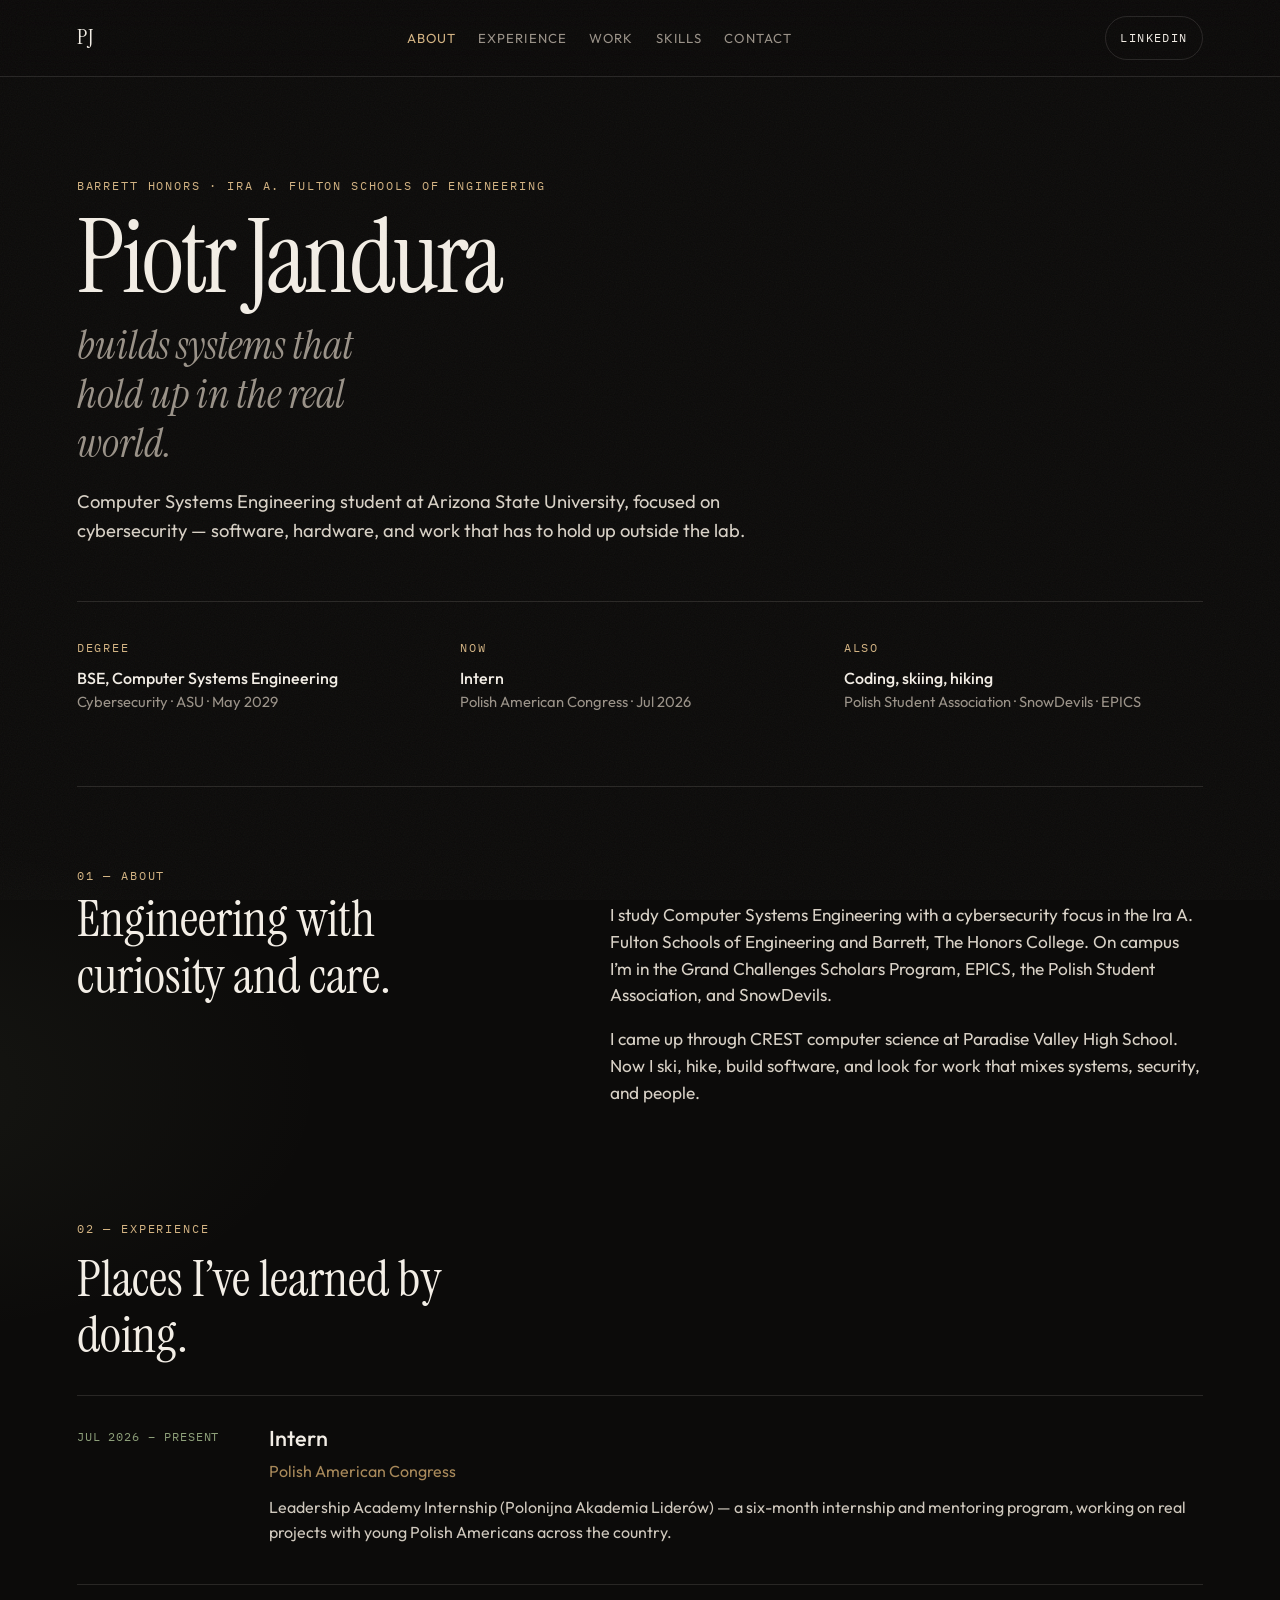
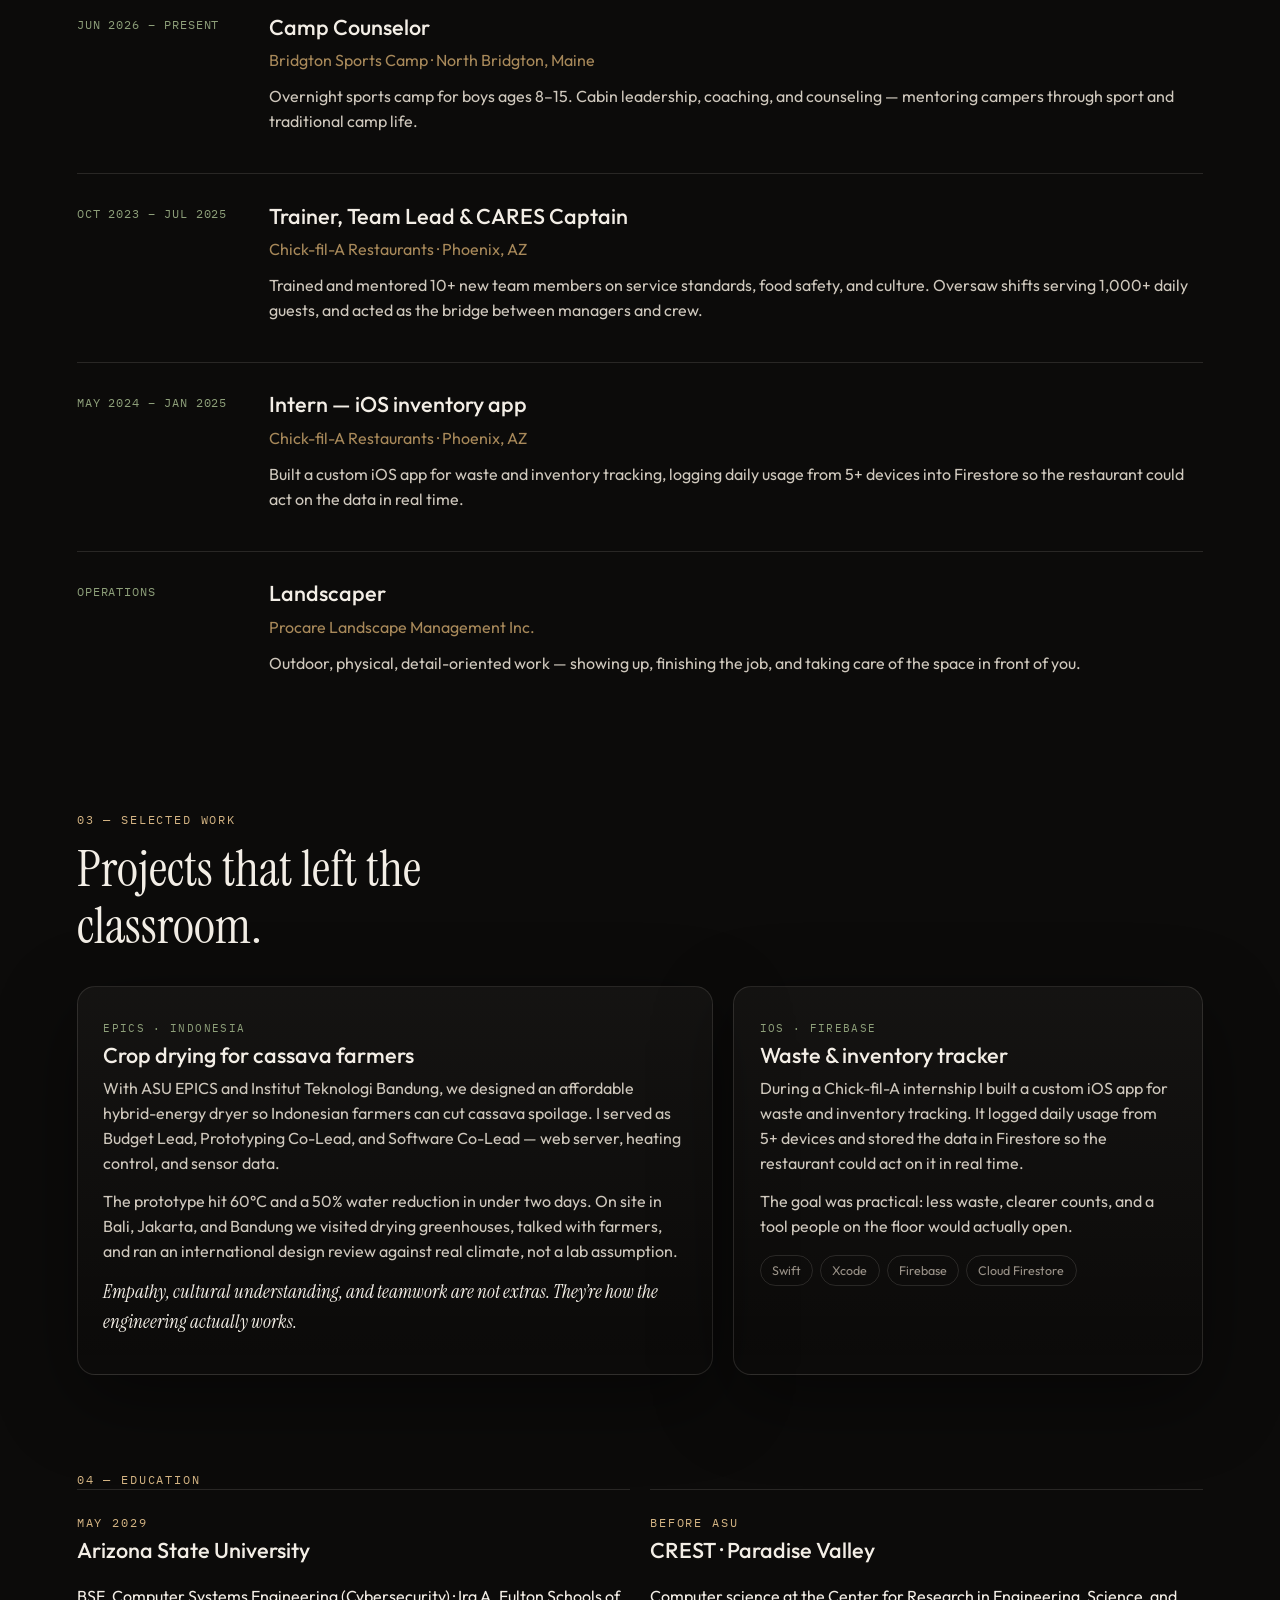
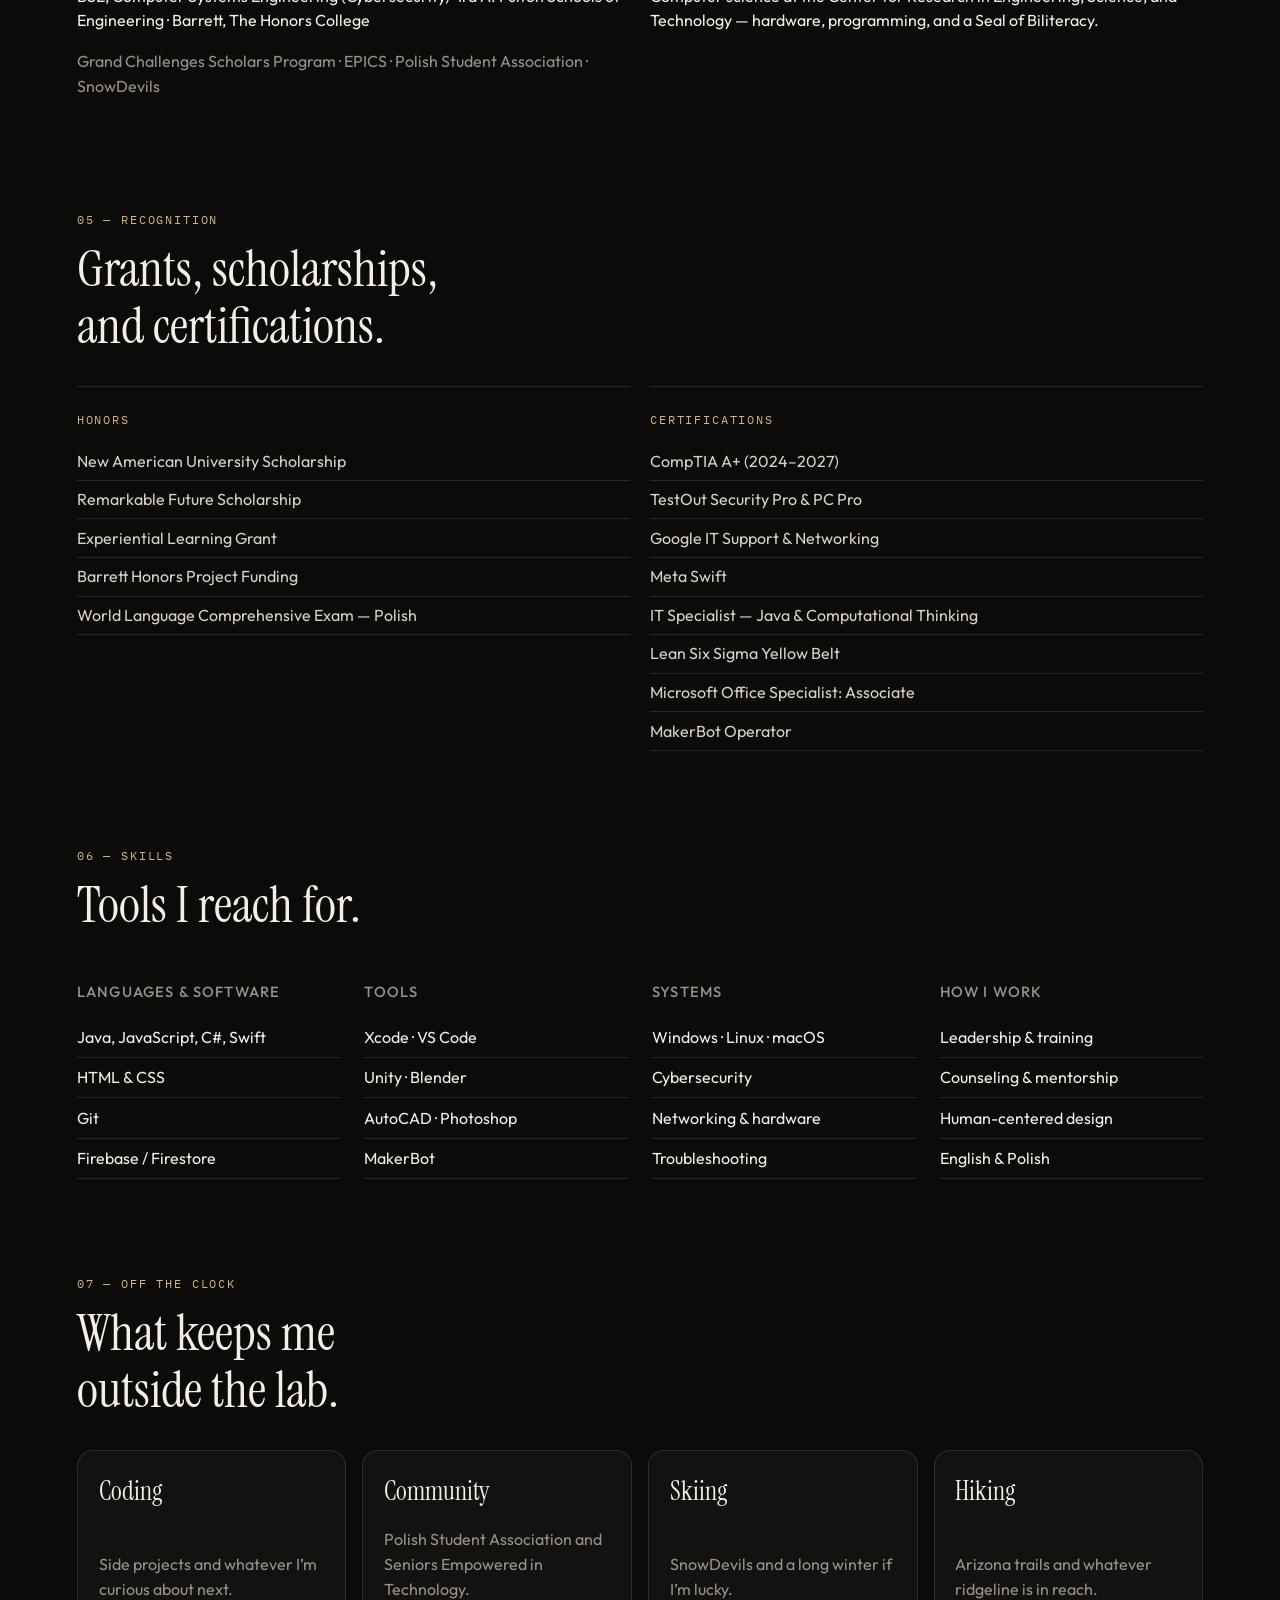
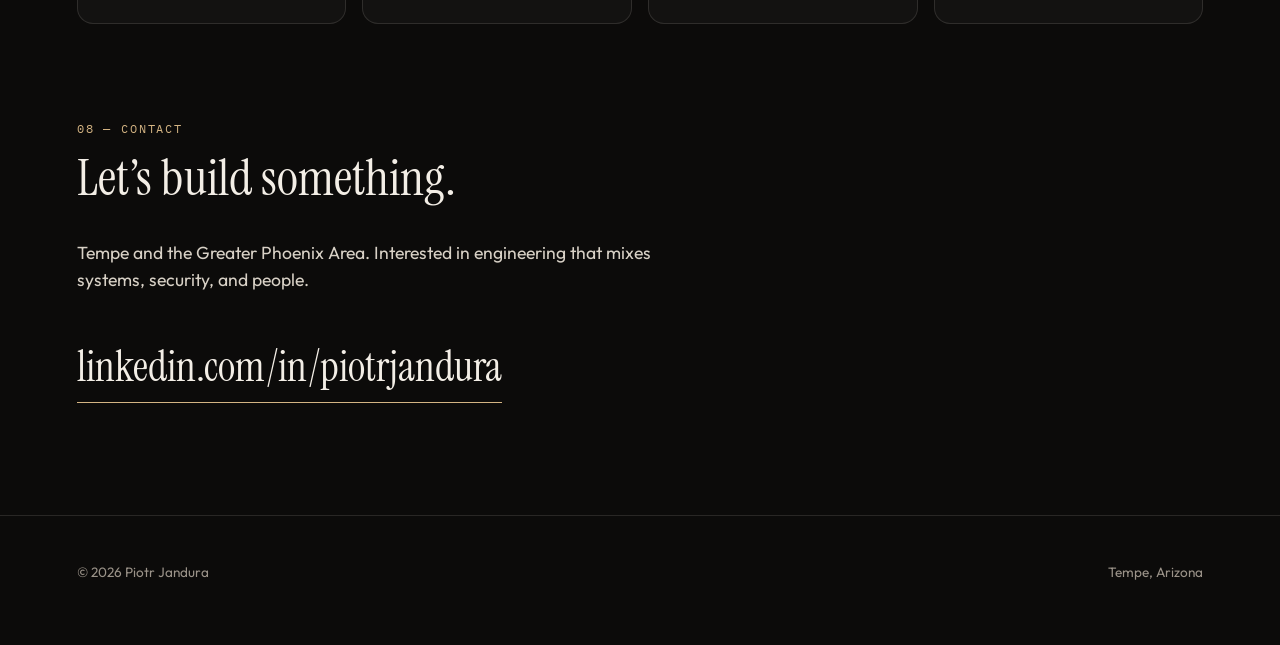
==== index.html @ 32b25511 "Publish personal site on GitHub Pages with custom domain. Co-authored-by: Cursor <cursoragent@cursor" ====
<!DOCTYPE html>
<html lang="en">
  <head>
    <meta charset="UTF-8" />
    <meta name="viewport" content="width=device-width, initial-scale=1.0" />
    <title>Piotr Jandura — Computer Systems Engineering</title>
    <meta
      name="description"
      content="Piotr Jandura is an honors undergraduate at Arizona State University studying Computer Systems Engineering with a focus on cybersecurity."
    />
    <link rel="preconnect" href="https://fonts.googleapis.com" />
    <link rel="preconnect" href="https://fonts.gstatic.com" crossorigin />
    <link
      href="https://fonts.googleapis.com/css2?family=IBM+Plex+Mono:wght@400;500&family=Instrument+Serif:ital@0;1&family=Outfit:wght@300;400;500;600&display=swap"
      rel="stylesheet"
    />
    <link rel="stylesheet" href="styles.css" />
  </head>
  <body class="is-introing">
    <div class="noise" aria-hidden="true"></div>

    <div class="intro" id="intro" aria-hidden="true">
      <div class="intro-grid"></div>
      <div class="intro-veil intro-veil-top"></div>
      <div class="intro-veil intro-veil-bottom"></div>
      <span class="intro-rule"></span>
      <div class="intro-lockup">
        <span class="intro-mark">PJ</span>
        <span class="intro-copy">
          <span class="intro-name">Piotr Jandura</span>
          <span class="intro-sub">Computer Systems Engineering</span>
        </span>
      </div>
    </div>

    <header class="nav">
      <a class="mark" href="#top">PJ</a>
      <button
        class="nav-toggle"
        type="button"
        aria-expanded="false"
        aria-controls="primary-nav"
        aria-label="Open menu"
      >
        <span></span>
        <span></span>
      </button>
      <nav class="nav-links" id="primary-nav" aria-label="Primary">
        <a href="#about">About</a>
        <a href="#experience">Experience</a>
        <a href="#work">Work</a>
        <a href="#skills">Skills</a>
        <a href="#contact">Contact</a>
      </nav>
      <a
        class="nav-cta"
        href="https://www.linkedin.com/in/piotrjandura"
        target="_blank"
        rel="noopener noreferrer"
        >LinkedIn</a
      >
    </header>

    <main id="top">
      <section class="hero">
        <p class="eyebrow">Barrett Honors · Ira A. Fulton Schools of Engineering</p>
        <h1>
          Piotr Jandura
          <span>builds systems that hold up in the real world.</span>
        </h1>
        <p class="lede">
          Computer Systems Engineering student at Arizona State University,
          focused on cybersecurity — software, hardware, and work that has to
          hold up outside the lab.
        </p>
        <div class="hero-meta">
          <div>
            <span class="label">Degree</span>
            <strong>BSE, Computer Systems Engineering</strong>
            <em>Cybersecurity · ASU · May 2029</em>
          </div>
          <div>
            <span class="label">Now</span>
            <strong>Intern</strong>
            <em>Polish American Congress · Jul 2026</em>
          </div>
          <div>
            <span class="label">Also</span>
            <strong>Coding, skiing, hiking</strong>
            <em>Polish Student Association · SnowDevils · EPICS</em>
          </div>
        </div>
      </section>

      <section id="about" class="section">
        <div class="section-label">01 — About</div>
        <div class="split">
          <h2>Engineering with curiosity and care.</h2>
          <div class="prose">
            <p>
              I study Computer Systems Engineering with a cybersecurity focus in
              the Ira A. Fulton Schools of Engineering and Barrett, The Honors
              College. On campus I’m in the Grand Challenges Scholars Program,
              EPICS, the Polish Student Association, and SnowDevils.
            </p>
            <p>
              I came up through CREST computer science at Paradise Valley High
              School. Now I ski, hike, build software, and look for work that
              mixes systems, security, and people.
            </p>
          </div>
        </div>
      </section>

      <section id="experience" class="section">
        <div class="section-label">02 — Experience</div>
        <h2>Places I’ve learned by doing.</h2>
        <ol class="timeline">
          <li>
            <div class="when">Jul 2026 – Present</div>
            <div>
              <h3>Intern</h3>
              <p class="org">Polish American Congress</p>
              <p>
                Leadership Academy Internship (Polonijna Akademia Liderów) —
                a six-month internship and mentoring program, working on real
                projects with young Polish Americans across the country.
              </p>
            </div>
          </li>
          <li>
            <div class="when">Jun 2026 – Present</div>
            <div>
              <h3>Camp Counselor</h3>
              <p class="org">Bridgton Sports Camp · North Bridgton, Maine</p>
              <p>
                Overnight sports camp for boys ages 8–15. Cabin leadership,
                coaching, and counseling — mentoring campers through sport and
                traditional camp life.
              </p>
            </div>
          </li>
          <li>
            <div class="when">Oct 2023 – Jul 2025</div>
            <div>
              <h3>Trainer, Team Lead &amp; CARES Captain</h3>
              <p class="org">Chick-fil-A Restaurants · Phoenix, AZ</p>
              <p>
                Trained and mentored 10+ new team members on service standards,
                food safety, and culture. Oversaw shifts serving 1,000+ daily
                guests, and acted as the bridge between managers and crew.
              </p>
            </div>
          </li>
          <li>
            <div class="when">May 2024 – Jan 2025</div>
            <div>
              <h3>Intern — iOS inventory app</h3>
              <p class="org">Chick-fil-A Restaurants · Phoenix, AZ</p>
              <p>
                Built a custom iOS app for waste and inventory tracking, logging
                daily usage from 5+ devices into Firestore so the restaurant
                could act on the data in real time.
              </p>
            </div>
          </li>
          <li>
            <div class="when">Operations</div>
            <div>
              <h3>Landscaper</h3>
              <p class="org">Procare Landscape Management Inc.</p>
              <p>
                Outdoor, physical, detail-oriented work — showing up, finishing
                the job, and taking care of the space in front of you.
              </p>
            </div>
          </li>
        </ol>
      </section>

      <section id="work" class="section">
        <div class="section-label">03 — Selected work</div>
        <h2>Projects that left the classroom.</h2>
        <div class="cards">
          <article class="card">
            <span class="tag">EPICS · Indonesia</span>
            <h3>Crop drying for cassava farmers</h3>
            <p>
              With ASU EPICS and Institut Teknologi Bandung, we designed an
              affordable hybrid-energy dryer so Indonesian farmers can cut
              cassava spoilage. I served as Budget Lead, Prototyping Co-Lead,
              and Software Co-Lead — web server, heating control, and sensor
              data.
            </p>
            <p>
              The prototype hit 60°C and a 50% water reduction in under two
              days. On site in Bali, Jakarta, and Bandung we visited drying
              greenhouses, talked with farmers, and ran an international design
              review against real climate, not a lab assumption.
            </p>
            <p class="card-note">
              Empathy, cultural understanding, and teamwork are not extras.
              They’re how the engineering actually works.
            </p>
          </article>
          <article class="card">
            <span class="tag">iOS · Firebase</span>
            <h3>Waste &amp; inventory tracker</h3>
            <p>
              During a Chick-fil-A internship I built a custom iOS app for
              waste and inventory tracking. It logged daily usage from 5+
              devices and stored the data in Firestore so the restaurant could
              act on it in real time.
            </p>
            <p>
              The goal was practical: less waste, clearer counts, and a tool
              people on the floor would actually open.
            </p>
            <ul class="pills">
              <li>Swift</li>
              <li>Xcode</li>
              <li>Firebase</li>
              <li>Cloud Firestore</li>
            </ul>
          </article>
        </div>
      </section>

      <section id="education" class="section">
        <div class="section-label">04 — Education</div>
        <div class="edu-grid">
          <article>
            <span class="label">May 2029</span>
            <h3>Arizona State University</h3>
            <p>
              BSE, Computer Systems Engineering (Cybersecurity) · Ira A. Fulton
              Schools of Engineering · Barrett, The Honors College
            </p>
            <p class="muted">
              Grand Challenges Scholars Program · EPICS · Polish Student
              Association · SnowDevils
            </p>
          </article>
          <article>
            <span class="label">Before ASU</span>
            <h3>CREST · Paradise Valley</h3>
            <p>
              Computer science at the Center for Research in Engineering,
              Science, and Technology — hardware, programming, and a Seal of
              Biliteracy.
            </p>
          </article>
        </div>
      </section>

      <section id="recognition" class="section">
        <div class="section-label">05 — Recognition</div>
        <h2>Grants, scholarships, and certifications.</h2>
        <div class="edu-grid">
          <article>
            <span class="label">Honors</span>
            <ul class="plain">
              <li>New American University Scholarship</li>
              <li>Remarkable Future Scholarship</li>
              <li>Experiential Learning Grant</li>
              <li>Barrett Honors Project Funding</li>
              <li>World Language Comprehensive Exam — Polish</li>
            </ul>
          </article>
          <article>
            <span class="label">Certifications</span>
            <ul class="plain">
              <li>CompTIA A+ (2024–2027)</li>
              <li>TestOut Security Pro &amp; PC Pro</li>
              <li>Google IT Support &amp; Networking</li>
              <li>Meta Swift</li>
              <li>IT Specialist — Java &amp; Computational Thinking</li>
              <li>Lean Six Sigma Yellow Belt</li>
              <li>Microsoft Office Specialist: Associate</li>
              <li>MakerBot Operator</li>
            </ul>
          </article>
        </div>
      </section>

      <section id="skills" class="section">
        <div class="section-label">06 — Skills</div>
        <h2>Tools I reach for.</h2>
        <div class="skill-groups">
          <div>
            <h3>Languages &amp; software</h3>
            <ul>
              <li>Java, JavaScript, C#, Swift</li>
              <li>HTML &amp; CSS</li>
              <li>Git</li>
              <li>Firebase / Firestore</li>
            </ul>
          </div>
          <div>
            <h3>Tools</h3>
            <ul>
              <li>Xcode · VS Code</li>
              <li>Unity · Blender</li>
              <li>AutoCAD · Photoshop</li>
              <li>MakerBot</li>
            </ul>
          </div>
          <div>
            <h3>Systems</h3>
            <ul>
              <li>Windows · Linux · macOS</li>
              <li>Cybersecurity</li>
              <li>Networking &amp; hardware</li>
              <li>Troubleshooting</li>
            </ul>
          </div>
          <div>
            <h3>How I work</h3>
            <ul>
              <li>Leadership &amp; training</li>
              <li>Counseling &amp; mentorship</li>
              <li>Human-centered design</li>
              <li>English &amp; Polish</li>
            </ul>
          </div>
        </div>
      </section>

      <section id="beyond" class="section beyond">
        <div class="section-label">07 — Off the clock</div>
        <h2>What keeps me outside the lab.</h2>
        <ul class="hobbies">
          <li>
            <strong>Coding</strong>
            <span>Side projects and whatever I’m curious about next.</span>
          </li>
          <li>
            <strong>Community</strong>
            <span>Polish Student Association and Seniors Empowered in Technology.</span>
          </li>
          <li>
            <strong>Skiing</strong>
            <span>SnowDevils and a long winter if I’m lucky.</span>
          </li>
          <li>
            <strong>Hiking</strong>
            <span>Arizona trails and whatever ridgeline is in reach.</span>
          </li>
        </ul>
      </section>

      <section id="contact" class="section contact">
        <div class="section-label">08 — Contact</div>
        <h2>Let’s build something.</h2>
        <p>
          Tempe and the Greater Phoenix Area. Interested in engineering that
          mixes systems, security, and people.
        </p>
        <a
          class="big-link"
          href="https://www.linkedin.com/in/piotrjandura"
          target="_blank"
          rel="noopener noreferrer"
        >
          linkedin.com/in/piotrjandura
        </a>
      </section>
    </main>

    <footer>
      <p>© <span id="year"></span> Piotr Jandura</p>
      <p>Tempe, Arizona</p>
    </footer>

    <script src="script.js"></script>
  </body>
</html>
---- styles.css ----
:root {
  --bg: #0c0b0a;
  --bg-2: #141210;
  --ink: #f3eee6;
  --muted: #9a9288;
  --line: rgba(243, 238, 230, 0.12);
  --brass: #d4b483;
  --brass-dim: #a8895a;
  --sage: #8ea07a;
  --shadow: 0 24px 80px rgba(0, 0, 0, 0.45);
  --sans: "Outfit", system-ui, sans-serif;
  --serif: "Instrument Serif", Georgia, serif;
  --mono: "IBM Plex Mono", ui-monospace, monospace;
}

*,
*::before,
*::after {
  box-sizing: border-box;
}

html {
  scroll-behavior: smooth;
  overflow-x: hidden;
}

html,
body {
  max-width: 100%;
  overflow-x: hidden;
}

body {
  margin: 0;
  min-height: 100vh;
  font-family: var(--sans);
  color: var(--ink);
  background:
    radial-gradient(1200px 700px at 80% -10%, rgba(212, 180, 131, 0.12), transparent 55%),
    radial-gradient(900px 500px at -10% 20%, rgba(142, 160, 122, 0.08), transparent 50%),
    var(--bg);
  line-height: 1.55;
}

body.is-introing {
  overflow: hidden;
}

html.is-introing,
html:has(body.is-introing) {
  overflow: hidden;
}

.noise {
  pointer-events: none;
  position: fixed;
  inset: 0;
  z-index: 20;
  opacity: 0.045;
  background-image: url("data:image/svg+xml,%3Csvg xmlns='http://www.w3.org/2000/svg' width='160' height='160'%3E%3Cfilter id='n'%3E%3CfeTurbulence type='fractalNoise' baseFrequency='.85' numOctaves='4' stitchTiles='stitch'/%3E%3C/filter%3E%3Crect width='160' height='160' filter='url(%23n)'/%3E%3C/svg%3E");
}

a {
  color: inherit;
  text-decoration: none;
}

img {
  max-width: 100%;
}

.intro {
  position: fixed;
  inset: 0;
  z-index: 80;
  pointer-events: none;
  overflow: hidden;
}

.intro-grid {
  position: absolute;
  inset: 0;
  background-image:
    linear-gradient(rgba(212, 180, 131, 0.09) 1px, transparent 1px),
    linear-gradient(90deg, rgba(212, 180, 131, 0.09) 1px, transparent 1px);
  background-size: 48px 48px;
  opacity: 0;
  transform: scale(1.06);
}

.intro-veil {
  position: absolute;
  left: 0;
  right: 0;
  height: 50%;
  background: var(--bg);
}

.intro-veil-top {
  top: 0;
  height: 50vh;
  border-bottom: 1px solid rgba(212, 180, 131, 0.22);
}

.intro-veil-bottom {
  top: 50vh;
  height: 50vh;
}

.intro-lockup {
  position: absolute;
  inset: 0;
  z-index: 2;
  display: grid;
  grid-template-rows: 1fr 1fr;
  justify-items: center;
  align-items: stretch;
  text-align: center;
  padding: 0 1.25rem;
  width: 100%;
  min-width: 0;
  box-sizing: border-box;
}

.intro-mark {
  grid-row: 1;
  align-self: end;
  margin-bottom: 1.15rem;
  font-family: var(--serif);
  font-size: clamp(3.4rem, 12vw, 6.5rem);
  line-height: 1;
  letter-spacing: 0.06em;
  opacity: 0;
  transform: translateY(18px) scale(0.94);
}

.intro-rule {
  position: fixed;
  left: 50%;
  top: 50%;
  z-index: 81;
  display: block;
  width: min(8rem, 40vw);
  height: 1px;
  margin: 0;
  background: var(--brass);
  transform: translate(-50%, -50%) scaleX(0);
  transform-origin: center;
}

.intro-copy {
  grid-row: 2;
  align-self: start;
  margin-top: 1.25rem;
  display: flex;
  flex-direction: column;
  align-items: center;
  max-width: 100%;
  min-width: 0;
}

.intro-name,
.intro-sub {
  overflow: hidden;
  clip-path: inset(100% 0 0 0);
}

.intro-name {
  font-family: var(--serif);
  font-size: clamp(1.15rem, 4.4vw, 1.85rem);
  letter-spacing: 0.18em;
  text-transform: uppercase;
  max-width: 100%;
}

.intro-sub {
  margin-top: 0.45rem;
  font-family: var(--mono);
  font-size: clamp(0.58rem, 2.7vw, 0.68rem);
  letter-spacing: 0.12em;
  text-transform: uppercase;
  color: var(--brass);
  max-width: min(100%, 92vw);
}

body.is-introing .intro {
  pointer-events: auto;
}

body.intro-play .intro-grid {
  animation: intro-grid 2.5s ease forwards;
}

body.intro-play .intro-mark {
  animation: intro-mark 0.9s cubic-bezier(0.16, 1, 0.3, 1) 0.12s forwards;
}

body.intro-play .intro-rule {
  animation:
    intro-rule 0.7s cubic-bezier(0.16, 1, 0.3, 1) 0.55s forwards,
    intro-rule-lift 0.85s cubic-bezier(0.7, 0, 0.3, 1) 1.7s forwards;
}

body.intro-play .intro-name {
  animation: intro-reveal 0.85s cubic-bezier(0.16, 1, 0.3, 1) 0.78s forwards;
}

body.intro-play .intro-sub {
  animation: intro-reveal 0.85s cubic-bezier(0.16, 1, 0.3, 1) 0.98s forwards;
}

body.intro-play .intro-lockup {
  animation: intro-lift 0.85s cubic-bezier(0.7, 0, 0.3, 1) 1.7s forwards;
}

body.intro-play .intro-veil-top {
  animation: intro-split-top 1s cubic-bezier(0.77, 0, 0.18, 1) 1.78s forwards;
}

body.intro-play .intro-veil-bottom {
  animation: intro-split-bottom 1s cubic-bezier(0.77, 0, 0.18, 1) 1.78s forwards;
}

body.intro-done .intro {
  display: none;
}

@keyframes intro-grid {
  0% { opacity: 0; transform: scale(1.06); }
  25% { opacity: 0.55; transform: scale(1); }
  70% { opacity: 0.35; }
  100% { opacity: 0; transform: scale(1); }
}

@keyframes intro-mark {
  to { opacity: 1; transform: none; }
}

@keyframes intro-rule {
  from { transform: translate(-50%, -50%) scaleX(0); }
  to { transform: translate(-50%, -50%) scaleX(1); }
}

@keyframes intro-rule-lift {
  to {
    opacity: 0;
    transform: translate(-50%, calc(-50% - 28px)) scaleX(1);
  }
}

@keyframes intro-reveal {
  to { clip-path: inset(0 0 0 0); }
}

@keyframes intro-lift {
  to { opacity: 0; transform: translateY(-28px); }
}

@keyframes intro-split-top {
  to { transform: translateY(-105%); }
}

@keyframes intro-split-bottom {
  to { transform: translateY(105%); }
}

.nav {
  position: sticky;
  top: 0;
  z-index: 10;
  display: flex;
  align-items: center;
  justify-content: space-between;
  gap: 1.5rem;
  padding: 1rem 6vw;
  backdrop-filter: blur(16px);
  background: rgba(12, 11, 10, 0.72);
  border-bottom: 1px solid var(--line);
}

.mark {
  font-family: var(--serif);
  font-size: 1.35rem;
  letter-spacing: 0.04em;
  min-height: 44px;
  display: inline-flex;
  align-items: center;
}

.nav-toggle {
  display: none;
  width: 44px;
  height: 44px;
  padding: 0;
  border: 1px solid var(--line);
  border-radius: 999px;
  background: transparent;
  color: var(--ink);
  cursor: pointer;
  align-items: center;
  justify-content: center;
  flex-direction: column;
  gap: 6px;
}

.nav-toggle span {
  display: block;
  width: 16px;
  height: 1px;
  background: currentColor;
  transition: transform 0.25s ease, opacity 0.25s ease;
}

.nav.is-open .nav-toggle span:first-child {
  transform: translateY(3.5px) rotate(45deg);
}

.nav.is-open .nav-toggle span:last-child {
  transform: translateY(-3.5px) rotate(-45deg);
}

.nav-links {
  display: flex;
  gap: 1.4rem;
  font-size: 0.82rem;
  letter-spacing: 0.08em;
  text-transform: uppercase;
  color: var(--muted);
}

.nav-links a {
  min-height: 44px;
  display: inline-flex;
  align-items: center;
}

.nav-links a:hover,
.nav-cta:hover,
.big-link:hover {
  color: var(--brass);
}

.nav-cta {
  font-family: var(--mono);
  font-size: 0.75rem;
  letter-spacing: 0.12em;
  text-transform: uppercase;
  border: 1px solid var(--line);
  padding: 0.55rem 0.9rem;
  border-radius: 999px;
  min-height: 44px;
  display: inline-flex;
  align-items: center;
  flex-shrink: 0;
}

main {
  padding: 0 6vw 6rem;
  max-width: 1280px;
  margin: 0 auto;
}

.hero {
  padding: 5.5rem 0 4.5rem;
  border-bottom: 1px solid var(--line);
}

.eyebrow,
.section-label,
.label {
  font-family: var(--mono);
  font-size: 0.72rem;
  letter-spacing: 0.16em;
  text-transform: uppercase;
  color: var(--brass);
}

.eyebrow {
  max-width: 100%;
}

.hero h1 {
  margin: 1rem 0 1.25rem;
  font-family: var(--serif);
  font-weight: 400;
  font-size: clamp(2.6rem, 8vw, 7rem);
  line-height: 0.94;
  letter-spacing: -0.03em;
  overflow-wrap: anywhere;
}

.hero h1 span {
  display: block;
  margin-top: 0.35em;
  font-size: clamp(1.05rem, 3.2vw, 2.9rem);
  line-height: 1.2;
  color: var(--muted);
  font-style: italic;
  max-width: 18ch;
  letter-spacing: 0;
  overflow-wrap: normal;
}

.lede {
  max-width: 42rem;
  font-size: 1.15rem;
  color: #d8d1c6;
}

.hero-meta {
  display: grid;
  grid-template-columns: repeat(3, 1fr);
  gap: 1.5rem;
  margin-top: 3.5rem;
  padding-top: 2rem;
  border-top: 1px solid var(--line);
}

.hero-meta strong,
.hero-meta em {
  display: block;
}

.hero-meta strong {
  margin-top: 0.45rem;
  font-weight: 500;
}

.hero-meta em {
  font-style: normal;
  color: var(--muted);
  font-size: 0.92rem;
}

.section {
  padding: 5rem 0 1rem;
  scroll-margin-top: 5.5rem;
}

.section h2 {
  font-family: var(--serif);
  font-weight: 400;
  font-size: clamp(1.85rem, 4vw, 3.2rem);
  line-height: 1.1;
  margin: 0.8rem 0 2rem;
  max-width: 16ch;
}

.split {
  display: grid;
  grid-template-columns: 0.9fr 1.1fr;
  gap: 3rem;
  align-items: start;
}

.split h2 {
  margin-top: 0.4rem;
}

.prose p {
  color: #d8d1c6;
  font-size: 1.08rem;
}

.timeline {
  list-style: none;
  margin: 0;
  padding: 0;
  display: grid;
  gap: 0;
}

.timeline li {
  display: grid;
  grid-template-columns: 10.5rem 1fr;
  gap: 1.5rem;
  padding: 1.6rem 0;
  border-top: 1px solid var(--line);
}

.timeline .when {
  font-family: var(--mono);
  font-size: 0.72rem;
  letter-spacing: 0.08em;
  text-transform: uppercase;
  color: var(--sage);
  padding-top: 0.35rem;
}

.plain {
  list-style: none;
  margin: 0.7rem 0 0;
  padding: 0;
}

.plain li {
  padding: 0.4rem 0;
  border-bottom: 1px solid var(--line);
  color: #d8d1c6;
}

.timeline h3,
.card h3,
.edu-grid h3 {
  margin: 0 0 0.25rem;
  font-size: 1.35rem;
  font-weight: 500;
}

.org {
  margin: 0 0 0.7rem;
  color: var(--brass-dim);
}

.timeline p:last-child,
.card p {
  margin: 0 0 0.85rem;
  color: #cfc8bd;
}

.cards {
  display: grid;
  grid-template-columns: 1.15fr 0.85fr;
  gap: 1.25rem;
}

.card {
  background: linear-gradient(180deg, rgba(243, 238, 230, 0.04), transparent);
  border: 1px solid var(--line);
  border-radius: 18px;
  padding: 1.7rem 1.6rem 1.5rem;
  box-shadow: var(--shadow);
  min-width: 0;
}

.tag {
  font-family: var(--mono);
  font-size: 0.7rem;
  letter-spacing: 0.12em;
  text-transform: uppercase;
  color: var(--sage);
}

.card-note {
  font-family: var(--serif);
  font-style: italic;
  font-size: 1.2rem;
  color: var(--ink) !important;
}

.pills {
  display: flex;
  flex-wrap: wrap;
  gap: 0.45rem;
  list-style: none;
  padding: 0;
  margin: 1rem 0 0;
}

.pills li {
  border: 1px solid var(--line);
  border-radius: 999px;
  padding: 0.3rem 0.7rem;
  font-size: 0.78rem;
  color: var(--muted);
}

.edu-grid {
  display: grid;
  grid-template-columns: 1fr 1fr;
  gap: 1.25rem;
}

.edu-grid article {
  border-top: 1px solid var(--line);
  padding-top: 1.2rem;
  min-width: 0;
}

.muted {
  color: var(--muted);
}

.skill-groups {
  display: grid;
  grid-template-columns: repeat(4, 1fr);
  gap: 1.5rem;
}

.skill-groups h3 {
  font-size: 0.92rem;
  letter-spacing: 0.08em;
  text-transform: uppercase;
  color: var(--muted);
  font-weight: 500;
}

.skill-groups ul {
  list-style: none;
  padding: 0;
  margin: 0.8rem 0 0;
}

.skill-groups li {
  padding: 0.45rem 0;
  border-bottom: 1px solid var(--line);
}

.hobbies {
  list-style: none;
  padding: 0;
  margin: 0;
  display: grid;
  grid-template-columns: repeat(4, 1fr);
  gap: 1rem;
}

.hobbies li {
  min-height: 10rem;
  padding: 1.3rem;
  border: 1px solid var(--line);
  border-radius: 16px;
  display: flex;
  flex-direction: column;
  justify-content: space-between;
  gap: 1rem;
  background: rgba(243, 238, 230, 0.03);
  min-width: 0;
}

.hobbies strong {
  font-family: var(--serif);
  font-size: 1.6rem;
  font-weight: 400;
}

.hobbies span {
  color: var(--muted);
}

.contact h2 {
  max-width: none;
}

.contact p {
  max-width: 36rem;
  font-size: 1.1rem;
  color: #d8d1c6;
}

.big-link {
  display: inline-block;
  margin-top: 1.5rem;
  font-family: var(--serif);
  font-size: clamp(1.15rem, 4vw, 2.6rem);
  border-bottom: 1px solid var(--brass);
  padding-bottom: 0.2rem;
  overflow-wrap: anywhere;
  max-width: 100%;
}

footer {
  display: flex;
  justify-content: space-between;
  gap: 1rem;
  padding: 2rem 6vw 3rem;
  color: var(--muted);
  font-size: 0.85rem;
  border-top: 1px solid var(--line);
}

@media (max-width: 900px) {
  .nav {
    flex-wrap: wrap;
    gap: 0.45rem 0.7rem;
    padding: 0.7rem 1.1rem;
  }

  .nav-toggle {
    display: inline-flex;
    margin-left: auto;
  }

  .nav-cta {
    padding: 0.45rem 0.75rem;
    font-size: 0.68rem;
  }

  .nav-links {
    display: none;
    flex-direction: column;
    gap: 0;
    flex-basis: 100%;
    width: 100%;
    padding: 0.15rem 0 0.35rem;
  }

  .nav.is-open .nav-links {
    display: flex;
  }

  .nav-links a {
    width: 100%;
    min-height: 48px;
    border-top: 1px solid var(--line);
  }

  main {
    padding: 0 1.15rem 4rem;
  }

  .hero {
    padding: 2.6rem 0 2.4rem;
  }

  .hero h1 span {
    max-width: none;
  }

  .lede {
    font-size: 1.02rem;
  }

  .hero-meta,
  .split,
  .cards,
  .edu-grid,
  .skill-groups,
  .hobbies {
    grid-template-columns: 1fr;
  }

  .hero-meta {
    gap: 1.1rem;
    margin-top: 2rem;
    padding-top: 1.4rem;
  }

  .timeline li {
    grid-template-columns: 1fr;
    gap: 0.35rem;
    padding: 1.25rem 0;
  }

  .section {
    padding: 3.2rem 0 0.4rem;
    scroll-margin-top: 5.75rem;
  }

  .section h2,
  .split h2 {
    max-width: none;
  }

  .card,
  .hobbies li {
    padding: 1.2rem 1.1rem;
  }

  .hobbies li {
    min-height: 0;
  }

  .timeline h3,
  .card h3,
  .edu-grid h3 {
    font-size: 1.2rem;
  }

  footer {
    flex-direction: column;
    padding: 1.5rem 1.15rem 2.4rem;
  }
}

@media (prefers-reduced-motion: reduce) {
  html {
    scroll-behavior: auto;
  }

  .intro,
  body.is-introing .intro {
    display: none;
  }

  body.is-introing {
    overflow: auto;
  }

  body.intro-play .intro-grid,
  body.intro-play .intro-mark,
  body.intro-play .intro-rule,
  body.intro-play .intro-name,
  body.intro-play .intro-sub,
  body.intro-play .intro-lockup,
  body.intro-play .intro-veil-top,
  body.intro-play .intro-veil-bottom {
    animation: none;
  }
}
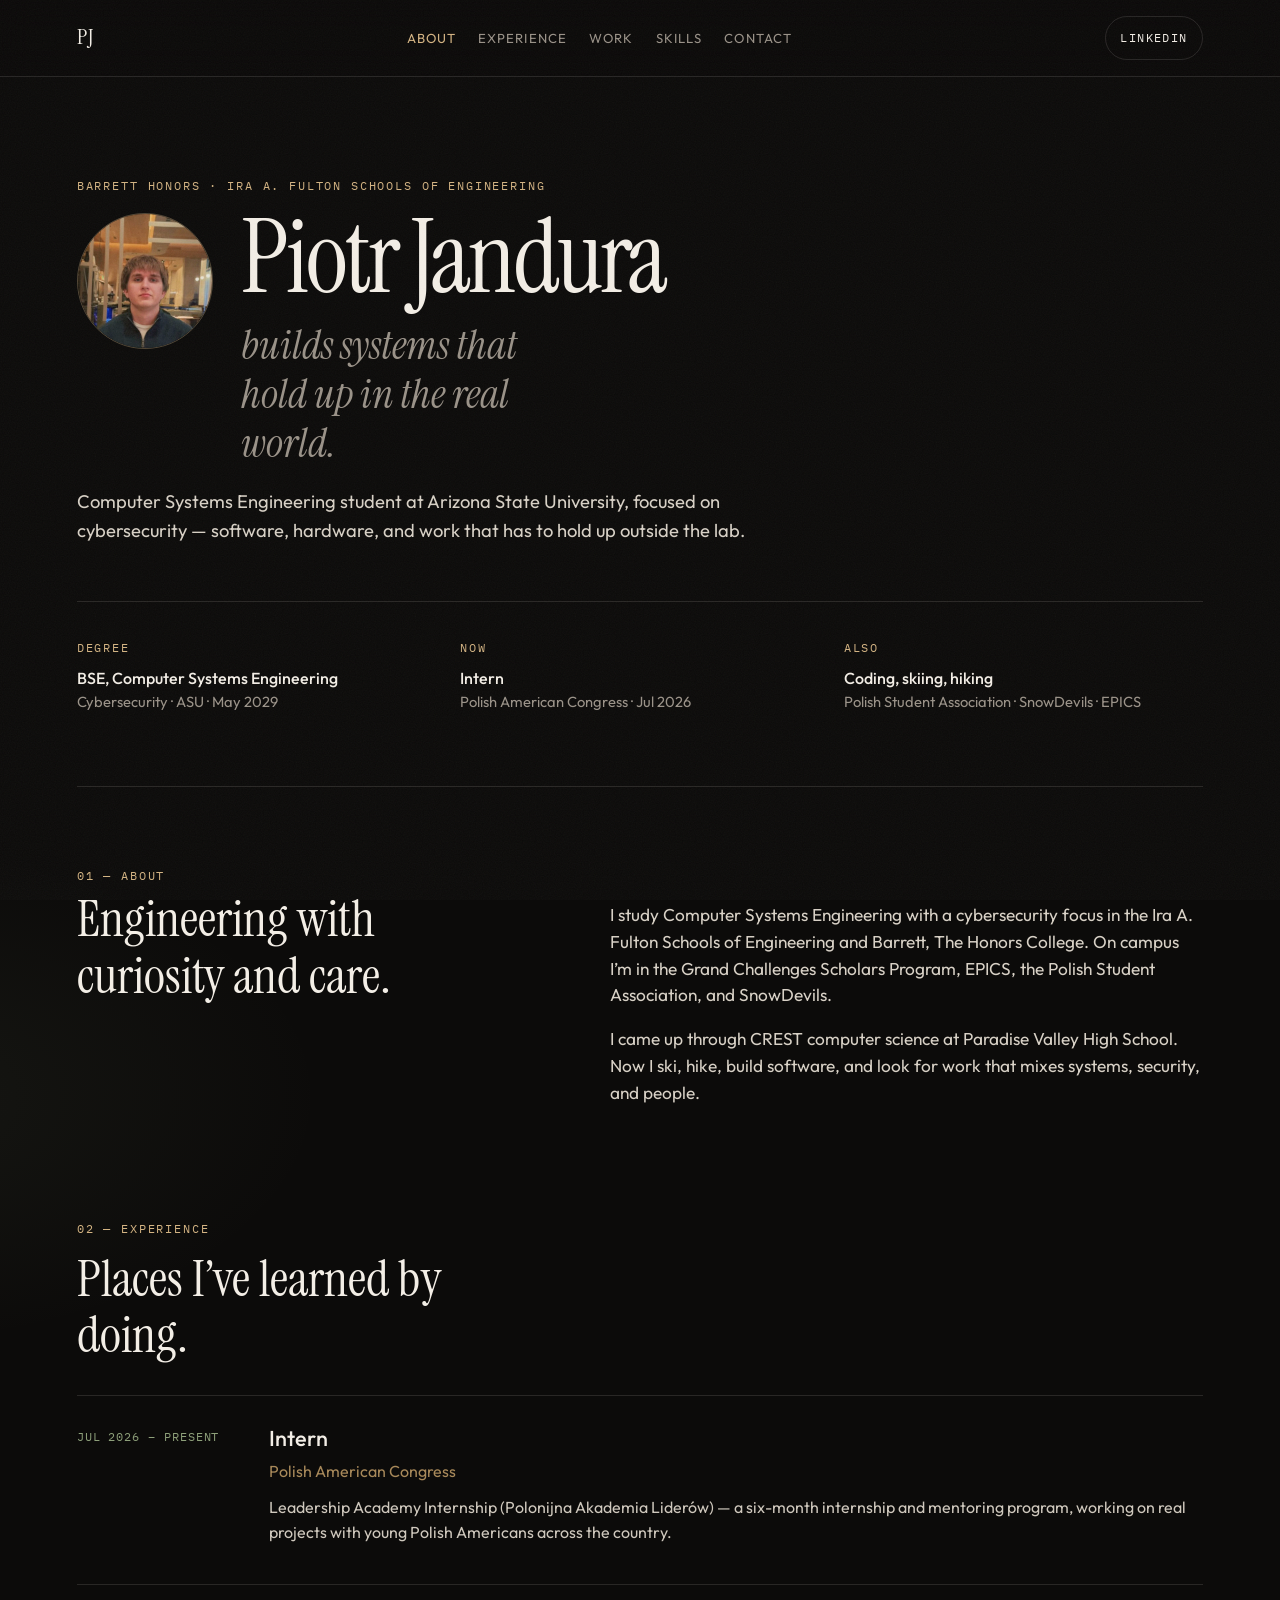
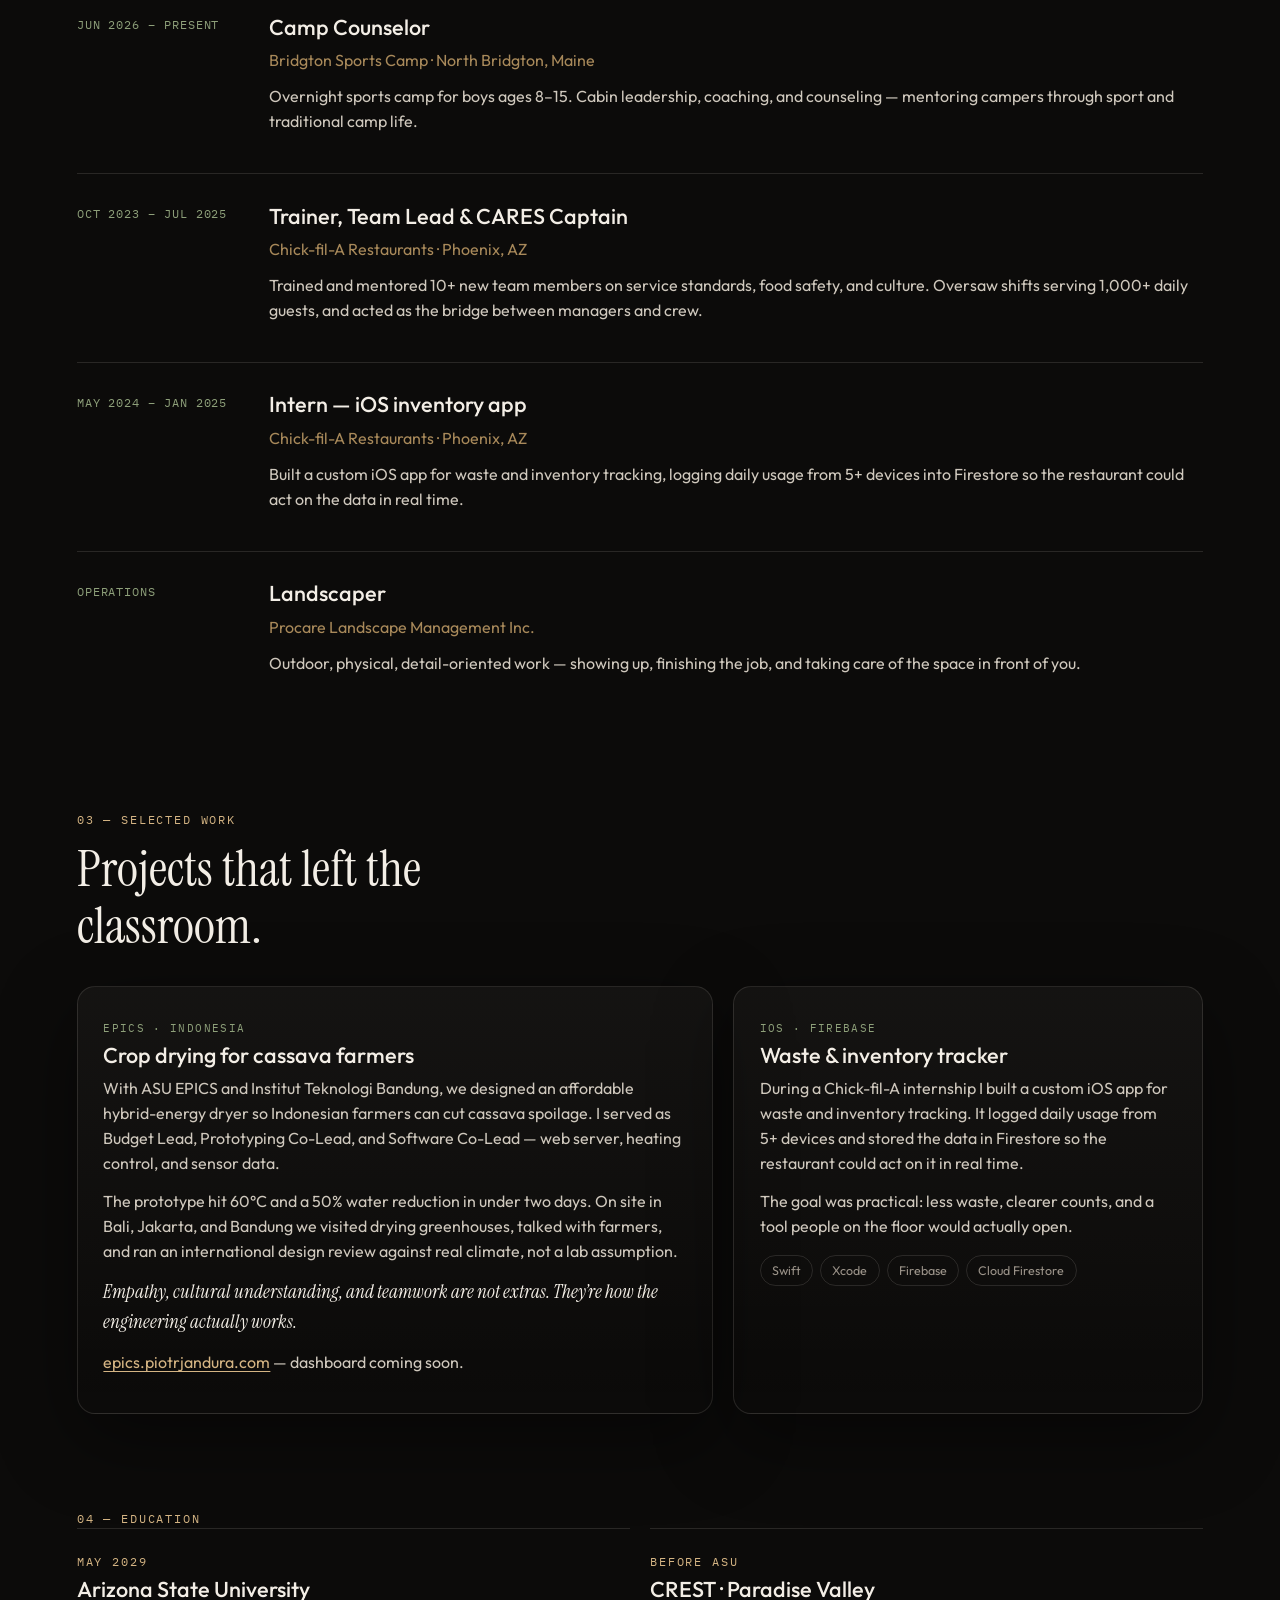
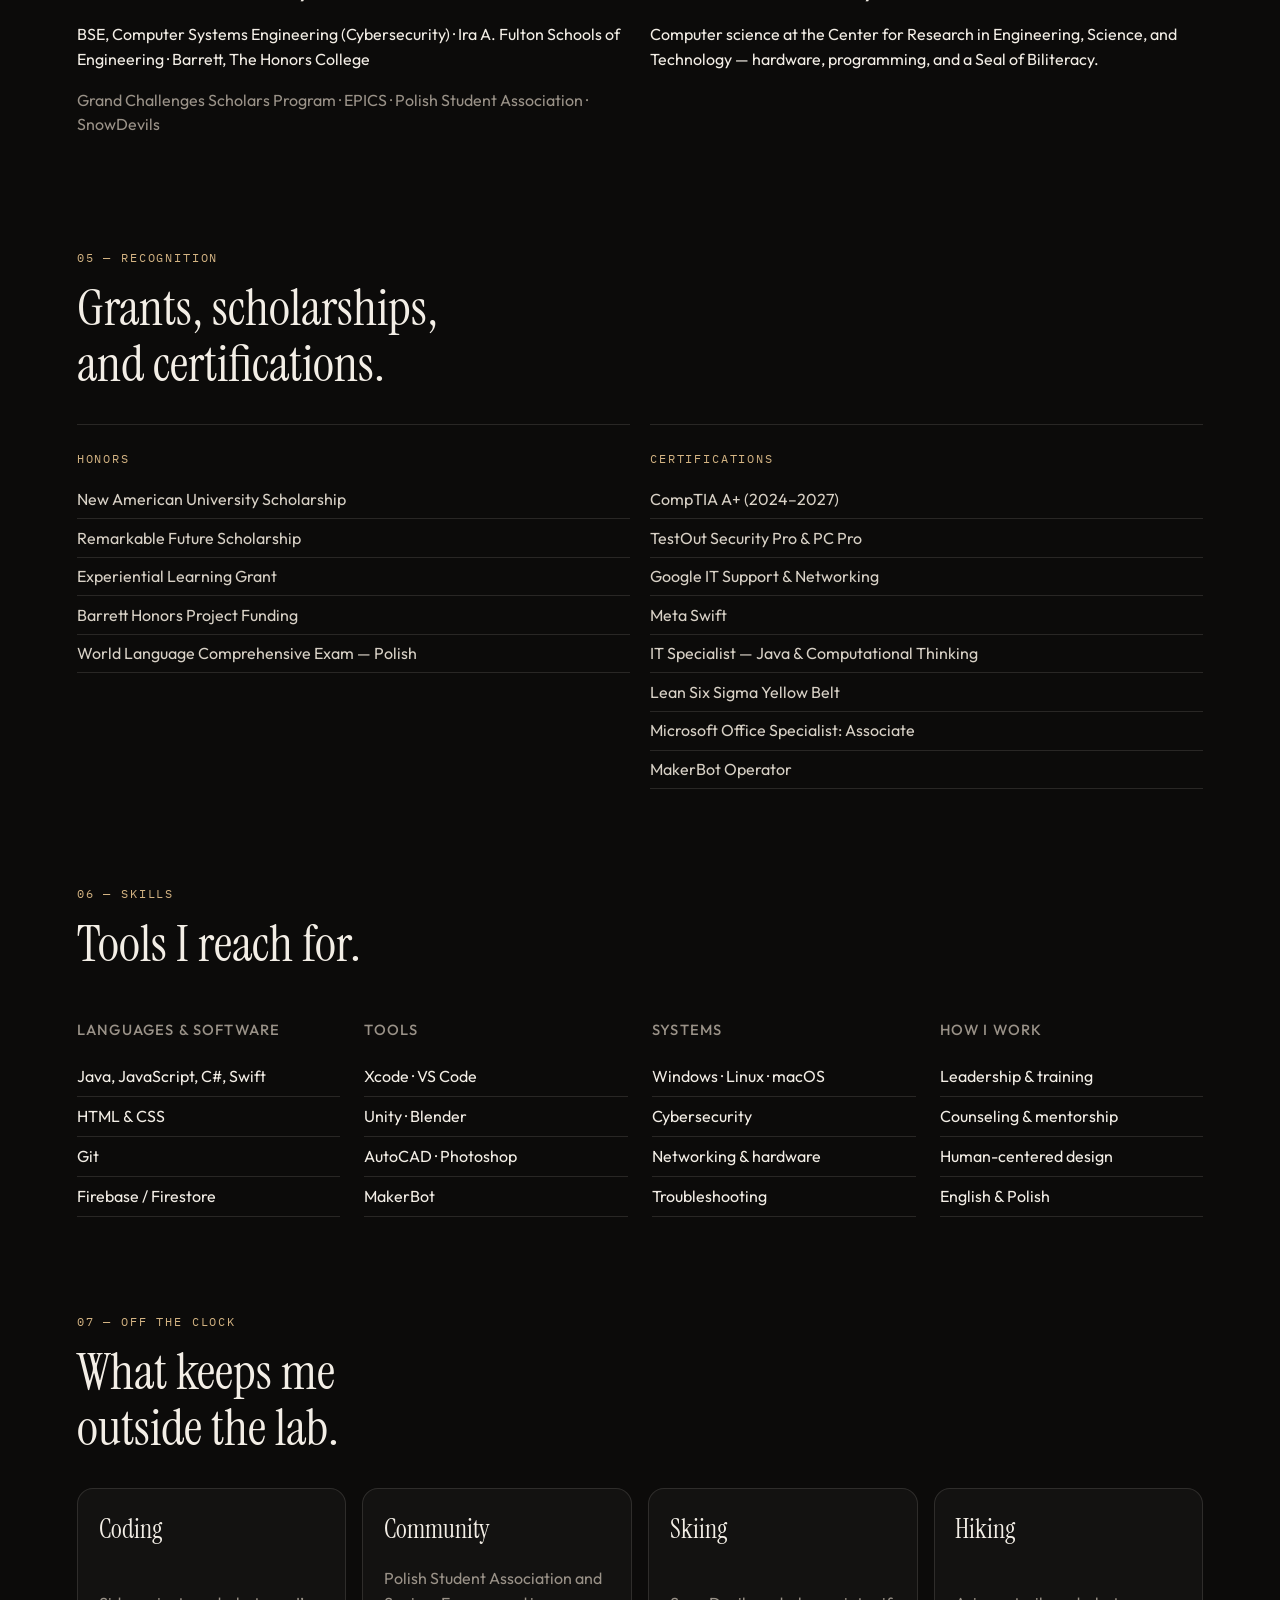
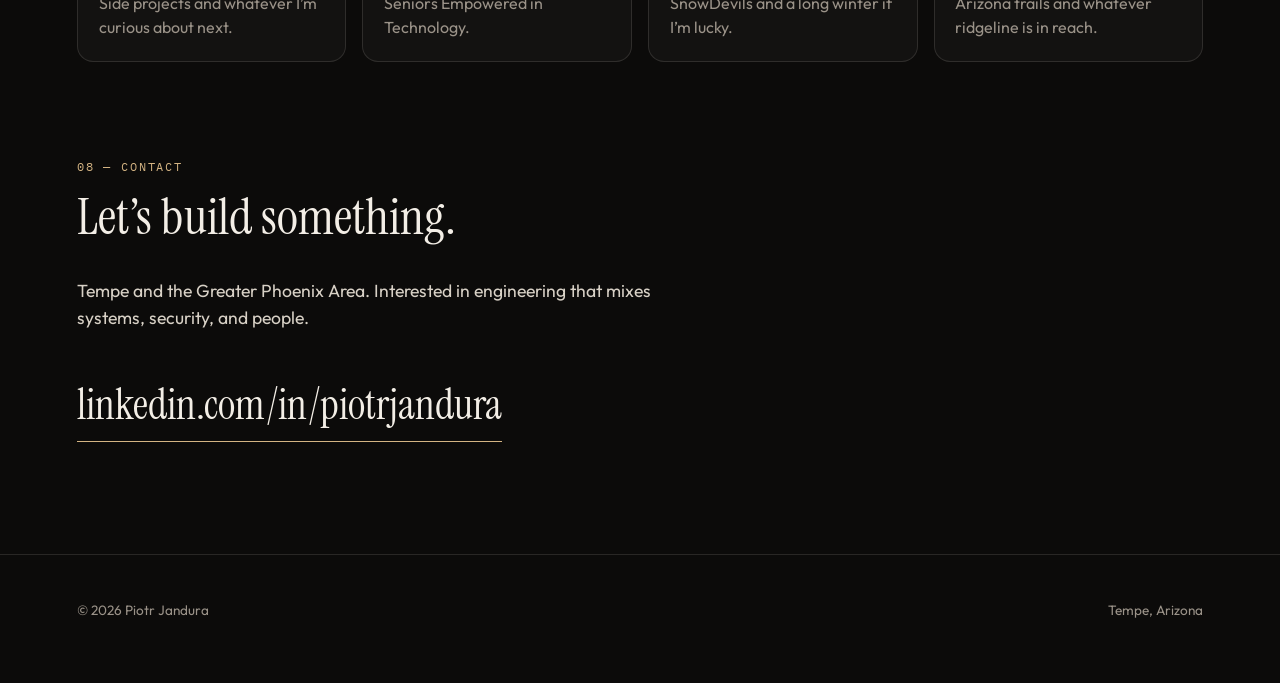
==== commit 15e7fc61: "Add an EPICS coming-soon page and publish the current site so the dashboard URL can go live. Co-auth" ====
--- a/index.html
+++ b/index.html
@@ -14,18 +14,17 @@
       href="https://fonts.googleapis.com/css2?family=IBM+Plex+Mono:wght@400;500&family=Instrument+Serif:ital@0;1&family=Outfit:wght@300;400;500;600&display=swap"
       rel="stylesheet"
     />
-    <link rel="stylesheet" href="styles.css" />
+    <link rel="stylesheet" href="styles.css?v=intro-3" />
   </head>
   <body class="is-introing">
     <div class="noise" aria-hidden="true"></div>
 
     <div class="intro" id="intro" aria-hidden="true">
-      <div class="intro-grid"></div>
       <div class="intro-veil intro-veil-top"></div>
       <div class="intro-veil intro-veil-bottom"></div>
-      <span class="intro-rule"></span>
       <div class="intro-lockup">
         <span class="intro-mark">PJ</span>
+        <span class="intro-rule"></span>
         <span class="intro-copy">
           <span class="intro-name">Piotr Jandura</span>
           <span class="intro-sub">Computer Systems Engineering</span>
@@ -64,10 +63,19 @@
     <main id="top">
       <section class="hero">
         <p class="eyebrow">Barrett Honors · Ira A. Fulton Schools of Engineering</p>
-        <h1>
-          Piotr Jandura
-          <span>builds systems that hold up in the real world.</span>
-        </h1>
+        <div class="hero-identity">
+          <img
+            class="hero-photo"
+            src="images/piotr.jpg"
+            alt="Piotr Jandura"
+            width="400"
+            height="400"
+          />
+          <h1>
+            Piotr Jandura
+            <span>builds systems that hold up in the real world.</span>
+          </h1>
+        </div>
         <p class="lede">
           Computer Systems Engineering student at Arizona State University,
           focused on cybersecurity — software, hardware, and work that has to
@@ -201,6 +209,10 @@
             <p class="card-note">
               Empathy, cultural understanding, and teamwork are not extras.
               They’re how the engineering actually works.
+            </p>
+            <p>
+              <a href="https://epics.piotrjandura.com">epics.piotrjandura.com</a>
+              — dashboard coming soon.
             </p>
           </article>
           <article class="card">
@@ -372,6 +384,6 @@
       <p>Tempe, Arizona</p>
     </footer>
 
-    <script src="script.js"></script>
+    <script src="script.js?v=intro-3"></script>
   </body>
 </html>
--- a/styles.css
+++ b/styles.css
@@ -77,34 +77,17 @@
   overflow: hidden;
 }
 
-.intro-grid {
-  position: absolute;
-  inset: 0;
-  background-image:
-    linear-gradient(rgba(212, 180, 131, 0.09) 1px, transparent 1px),
-    linear-gradient(90deg, rgba(212, 180, 131, 0.09) 1px, transparent 1px);
-  background-size: 48px 48px;
-  opacity: 0;
-  transform: scale(1.06);
-}
-
 .intro-veil {
   position: absolute;
-  left: 0;
-  right: 0;
-  height: 50%;
+  z-index: 1;
+  inset: 0;
   background: var(--bg);
 }
 
-.intro-veil-top {
+.intro-veil-top,
+.intro-veil-bottom {
   top: 0;
-  height: 50vh;
-  border-bottom: 1px solid rgba(212, 180, 131, 0.22);
-}
-
-.intro-veil-bottom {
-  top: 50vh;
-  height: 50vh;
+  height: auto;
 }
 
 .intro-lockup {
@@ -112,11 +95,11 @@
   inset: 0;
   z-index: 2;
   display: grid;
-  grid-template-rows: 1fr 1fr;
+  grid-template-rows: 1fr auto 1fr;
   justify-items: center;
   align-items: stretch;
   text-align: center;
-  padding: 0 1.25rem;
+  padding: 0;
   width: 100%;
   min-width: 0;
   box-sizing: border-box;
@@ -125,7 +108,7 @@
 .intro-mark {
   grid-row: 1;
   align-self: end;
-  margin-bottom: 1.15rem;
+  margin-bottom: 0.35rem;
   font-family: var(--serif);
   font-size: clamp(3.4rem, 12vw, 6.5rem);
   line-height: 1;
@@ -135,26 +118,26 @@
 }
 
 .intro-rule {
-  position: fixed;
-  left: 50%;
-  top: 50%;
-  z-index: 81;
+  grid-row: 2;
+  z-index: 3;
   display: block;
   width: min(8rem, 40vw);
   height: 1px;
   margin: 0;
+  justify-self: center;
   background: var(--brass);
-  transform: translate(-50%, -50%) scaleX(0);
+  transform: scaleX(0);
   transform-origin: center;
 }
 
 .intro-copy {
-  grid-row: 2;
+  grid-row: 3;
   align-self: start;
-  margin-top: 1.25rem;
+  margin-top: 1.15rem;
   display: flex;
   flex-direction: column;
   align-items: center;
+  padding: 0 1.25rem;
   max-width: 100%;
   min-width: 0;
 }
@@ -187,18 +170,15 @@
   pointer-events: auto;
 }
 
-body.intro-play .intro-grid {
-  animation: intro-grid 2.5s ease forwards;
-}
-
 body.intro-play .intro-mark {
   animation: intro-mark 0.9s cubic-bezier(0.16, 1, 0.3, 1) 0.12s forwards;
 }
 
 body.intro-play .intro-rule {
   animation:
-    intro-rule 0.7s cubic-bezier(0.16, 1, 0.3, 1) 0.55s forwards,
-    intro-rule-lift 0.85s cubic-bezier(0.7, 0, 0.3, 1) 1.7s forwards;
+    intro-rule-draw 0.65s cubic-bezier(0.16, 1, 0.3, 1) 0.5s forwards,
+    intro-rule-spread 0.8s cubic-bezier(0.16, 1, 0.3, 1) 2.15s forwards,
+    intro-rule-fade 0.9s ease 3.1s forwards;
 }
 
 body.intro-play .intro-name {
@@ -210,42 +190,43 @@
 }
 
 body.intro-play .intro-lockup {
-  animation: intro-lift 0.85s cubic-bezier(0.7, 0, 0.3, 1) 1.7s forwards;
+  animation: intro-lift 0.85s cubic-bezier(0.7, 0, 0.3, 1) 3.05s forwards;
 }
 
 body.intro-play .intro-veil-top {
-  animation: intro-split-top 1s cubic-bezier(0.77, 0, 0.18, 1) 1.78s forwards;
+  animation: intro-split-top 1s cubic-bezier(0.77, 0, 0.18, 1) 3.1s forwards;
 }
 
 body.intro-play .intro-veil-bottom {
-  animation: intro-split-bottom 1s cubic-bezier(0.77, 0, 0.18, 1) 1.78s forwards;
+  animation: intro-split-bottom 1s cubic-bezier(0.77, 0, 0.18, 1) 3.1s forwards;
 }
 
 body.intro-done .intro {
   display: none;
 }
 
-@keyframes intro-grid {
-  0% { opacity: 0; transform: scale(1.06); }
-  25% { opacity: 0.55; transform: scale(1); }
-  70% { opacity: 0.35; }
-  100% { opacity: 0; transform: scale(1); }
-}
-
 @keyframes intro-mark {
   to { opacity: 1; transform: none; }
 }
 
-@keyframes intro-rule {
-  from { transform: translate(-50%, -50%) scaleX(0); }
-  to { transform: translate(-50%, -50%) scaleX(1); }
-}
-
-@keyframes intro-rule-lift {
+@keyframes intro-rule-draw {
+  from { transform: scaleX(0); }
+  to { transform: scaleX(1); }
+}
+
+@keyframes intro-rule-spread {
+  from {
+    width: min(8rem, 40vw);
+    transform: scaleX(1);
+  }
   to {
-    opacity: 0;
-    transform: translate(-50%, calc(-50% - 28px)) scaleX(1);
-  }
+    width: 100vw;
+    transform: scaleX(1);
+  }
+}
+
+@keyframes intro-rule-fade {
+  to { opacity: 0; }
 }
 
 @keyframes intro-reveal {
@@ -379,8 +360,34 @@
   max-width: 100%;
 }
 
+.hero-identity {
+  display: flex;
+  align-items: flex-start;
+  gap: clamp(1rem, 3vw, 1.75rem);
+  margin: 1rem 0 1.25rem;
+}
+
+.hero-photo {
+  width: clamp(5.5rem, 14vw, 8.5rem);
+  height: clamp(5.5rem, 14vw, 8.5rem);
+  border-radius: 50%;
+  object-fit: cover;
+  flex-shrink: 0;
+  border: 1px solid rgba(212, 180, 131, 0.35);
+  margin-top: 0.15em;
+}
+
+.hero-photo {
+  width: clamp(5.5rem, 14vw, 8.5rem);
+  height: clamp(5.5rem, 14vw, 8.5rem);
+  border-radius: 50%;
+  object-fit: cover;
+  flex-shrink: 0;
+  border: 1px solid rgba(212, 180, 131, 0.35);
+}
+
 .hero h1 {
-  margin: 1rem 0 1.25rem;
+  margin: 0;
   font-family: var(--serif);
   font-weight: 400;
   font-size: clamp(2.6rem, 8vw, 7rem);
@@ -539,6 +546,12 @@
   letter-spacing: 0.12em;
   text-transform: uppercase;
   color: var(--sage);
+}
+
+.card a {
+  color: var(--brass);
+  text-decoration: underline;
+  text-underline-offset: 0.18em;
 }
 
 .card-note {
@@ -713,6 +726,16 @@
     padding: 2.6rem 0 2.4rem;
   }
 
+  .hero-identity {
+    align-items: flex-start;
+  }
+
+  .hero-photo {
+    width: 4.75rem;
+    height: 4.75rem;
+    margin-top: 0.2rem;
+  }
+
   .hero h1 span {
     max-width: none;
   }
@@ -773,6 +796,187 @@
   }
 }
 
+body.epics-soon {
+  min-height: 100vh;
+  display: flex;
+  flex-direction: column;
+}
+
+.epics-soon-brand {
+  font-size: 0.82rem;
+  letter-spacing: 0.14em;
+  text-transform: uppercase;
+  color: var(--muted);
+  font-family: var(--mono);
+}
+
+.epics-soon main {
+  flex: 1;
+  display: grid;
+  place-items: center;
+  align-content: center;
+  padding: 10vh 6vw 8vh;
+  text-align: center;
+}
+
+.epics-soon h1 {
+  margin: 0.35rem 0 1rem;
+  font-family: var(--serif);
+  font-size: clamp(3.2rem, 12vw, 7rem);
+  font-weight: 400;
+  line-height: 0.95;
+}
+
+.epics-soon .lede {
+  margin: 0 auto;
+  max-width: 28rem;
+}
+
+body.balance-page {
+  min-height: 100vh;
+  display: flex;
+  flex-direction: column;
+}
+
+.balance-page main {
+  flex: 1;
+  width: 100%;
+  max-width: 44rem;
+  padding: 10vh 6vw 4rem;
+}
+
+.balance-updated {
+  margin: 0.85rem 0 0;
+  font-family: var(--mono);
+  font-size: 0.72rem;
+  letter-spacing: 0.12em;
+  text-transform: uppercase;
+  color: var(--muted);
+}
+
+.balance-amount {
+  margin: 0.35rem 0 0.75rem;
+  font-family: var(--serif);
+  font-size: clamp(3.4rem, 12vw, 6.5rem);
+  font-weight: 400;
+  line-height: 0.95;
+  letter-spacing: -0.03em;
+}
+
+.balance-page .lede {
+  margin: 0 0 2.25rem;
+  max-width: 28rem;
+  color: var(--muted);
+}
+
+.balance-stats {
+  display: grid;
+  grid-template-columns: repeat(3, minmax(0, 1fr));
+  gap: 1rem;
+  padding: 1.15rem 0 1.5rem;
+  border-top: 1px solid var(--line);
+  border-bottom: 1px solid var(--line);
+}
+
+.balance-stats span {
+  display: block;
+  font-family: var(--mono);
+  font-size: 0.68rem;
+  letter-spacing: 0.12em;
+  text-transform: uppercase;
+  color: var(--muted);
+}
+
+.balance-stats strong {
+  display: block;
+  margin-top: 0.35rem;
+  font-family: var(--serif);
+  font-size: 1.35rem;
+  font-weight: 400;
+}
+
+.balance-list-title {
+  margin: 2.4rem 0 0.85rem;
+  font-size: 0.82rem;
+  font-weight: 500;
+  letter-spacing: 0.14em;
+  text-transform: uppercase;
+  color: var(--muted);
+}
+
+.balance-empty {
+  margin: 0;
+  color: var(--muted);
+}
+
+.balance-list {
+  list-style: none;
+  margin: 0;
+  padding: 0;
+}
+
+.balance-row {
+  display: grid;
+  grid-template-columns: 1fr auto auto;
+  gap: 0.75rem 1rem;
+  align-items: center;
+  padding: 1.05rem 0;
+  border-bottom: 1px solid var(--line);
+}
+
+.balance-who {
+  display: flex;
+  flex-direction: column;
+  gap: 0.2rem;
+  min-width: 0;
+}
+
+.balance-who strong {
+  font-weight: 500;
+}
+
+.balance-who span {
+  font-size: 0.82rem;
+  color: var(--muted);
+}
+
+.balance-dir {
+  font-family: var(--mono);
+  font-size: 0.68rem;
+  letter-spacing: 0.12em;
+  text-transform: uppercase;
+  color: var(--muted);
+}
+
+.balance-amt {
+  font-family: var(--mono);
+  font-size: 0.92rem;
+  text-align: right;
+  white-space: nowrap;
+}
+
+.balance-amt.is-in {
+  color: var(--sage);
+}
+
+.balance-amt.is-out {
+  color: var(--muted);
+}
+
+@media (max-width: 640px) {
+  .balance-stats {
+    grid-template-columns: 1fr;
+  }
+
+  .balance-row {
+    grid-template-columns: 1fr auto;
+  }
+
+  .balance-dir {
+    display: none;
+  }
+}
+
 @media (prefers-reduced-motion: reduce) {
   html {
     scroll-behavior: auto;
@@ -787,7 +991,6 @@
     overflow: auto;
   }
 
-  body.intro-play .intro-grid,
   body.intro-play .intro-mark,
   body.intro-play .intro-rule,
   body.intro-play .intro-name,
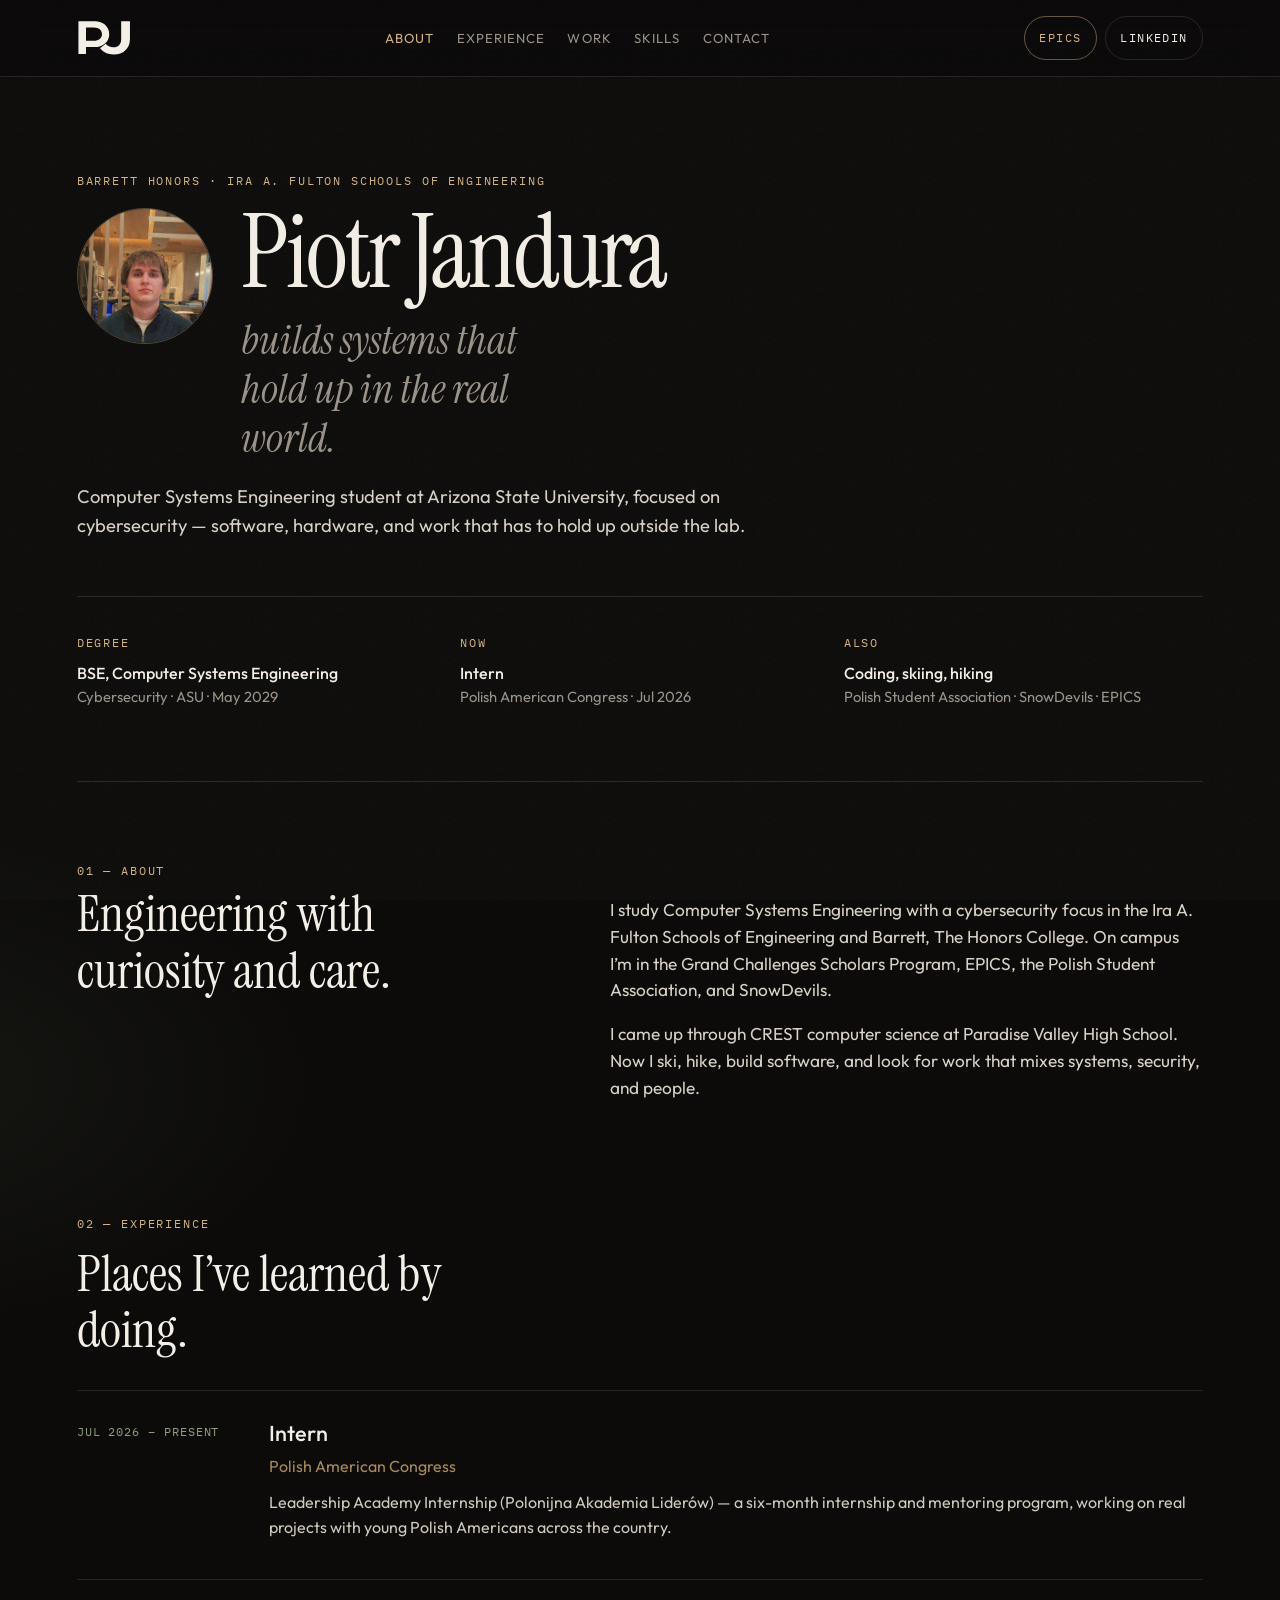
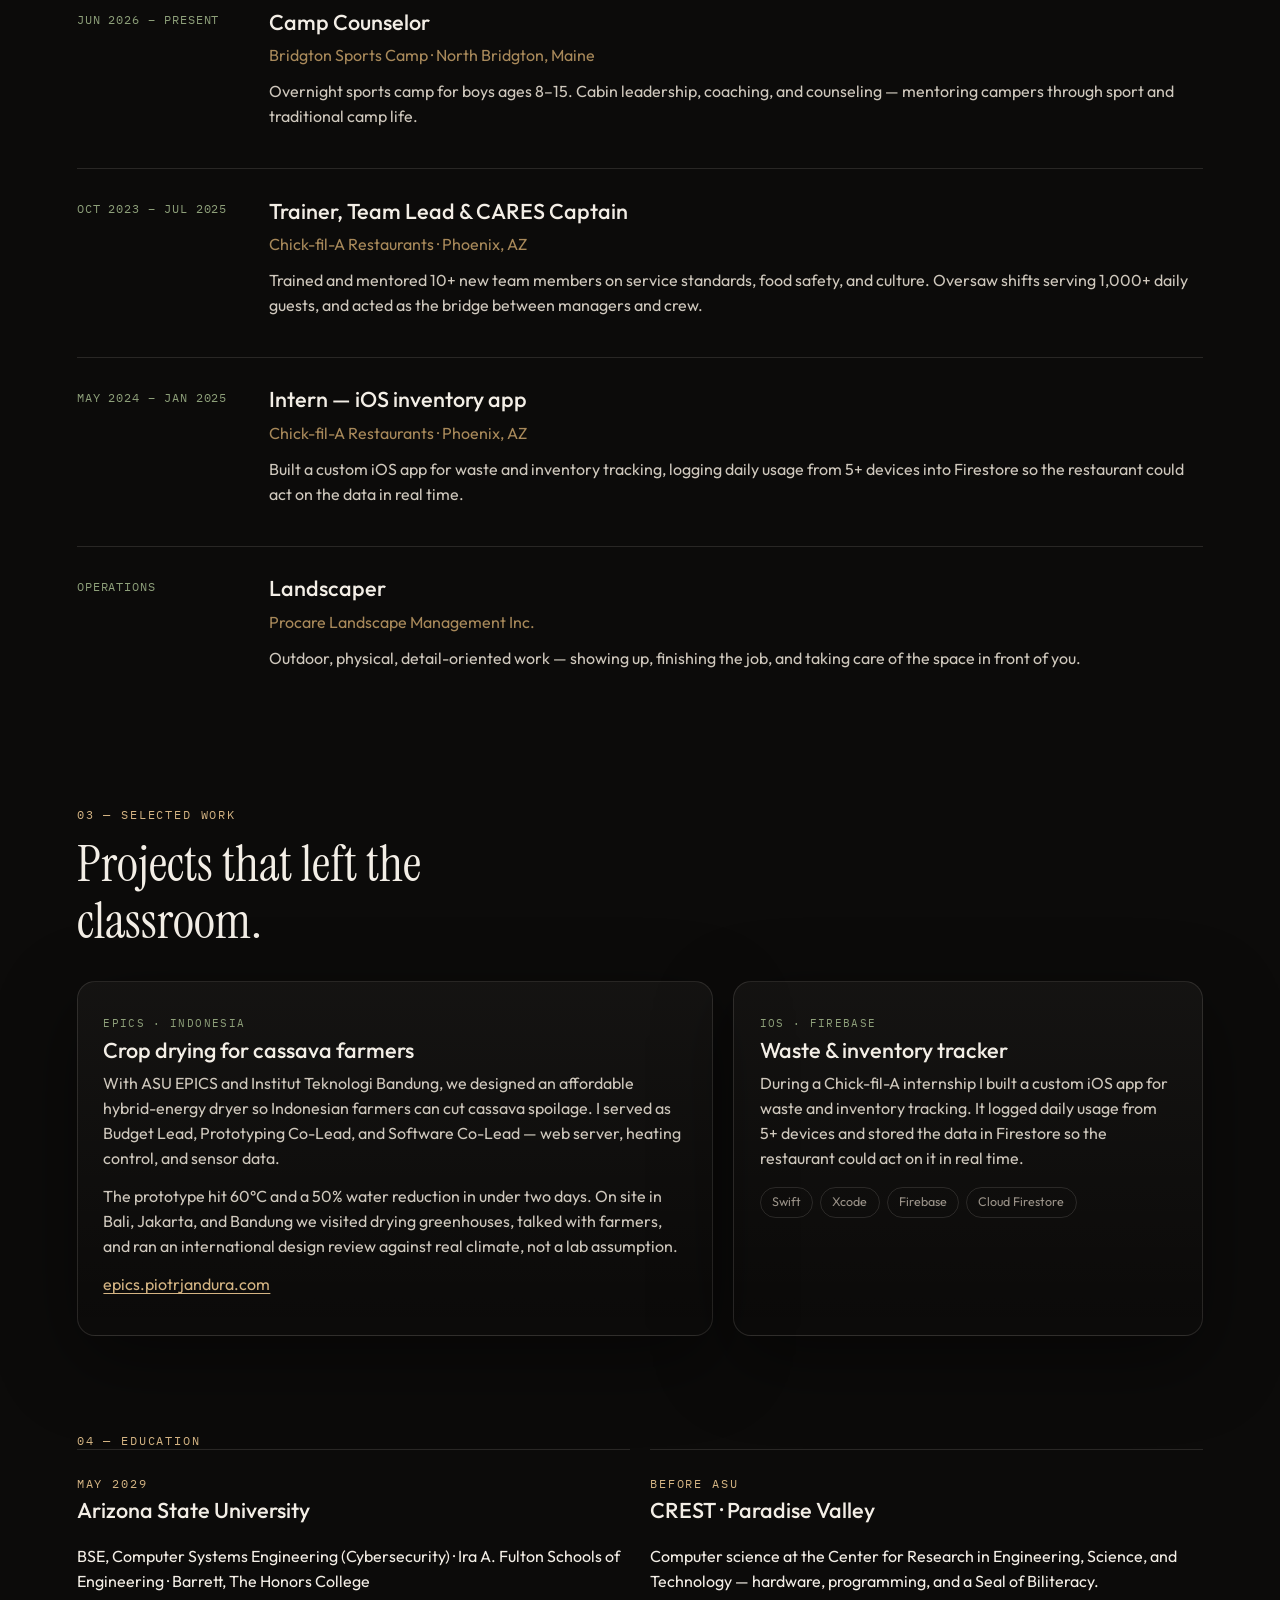
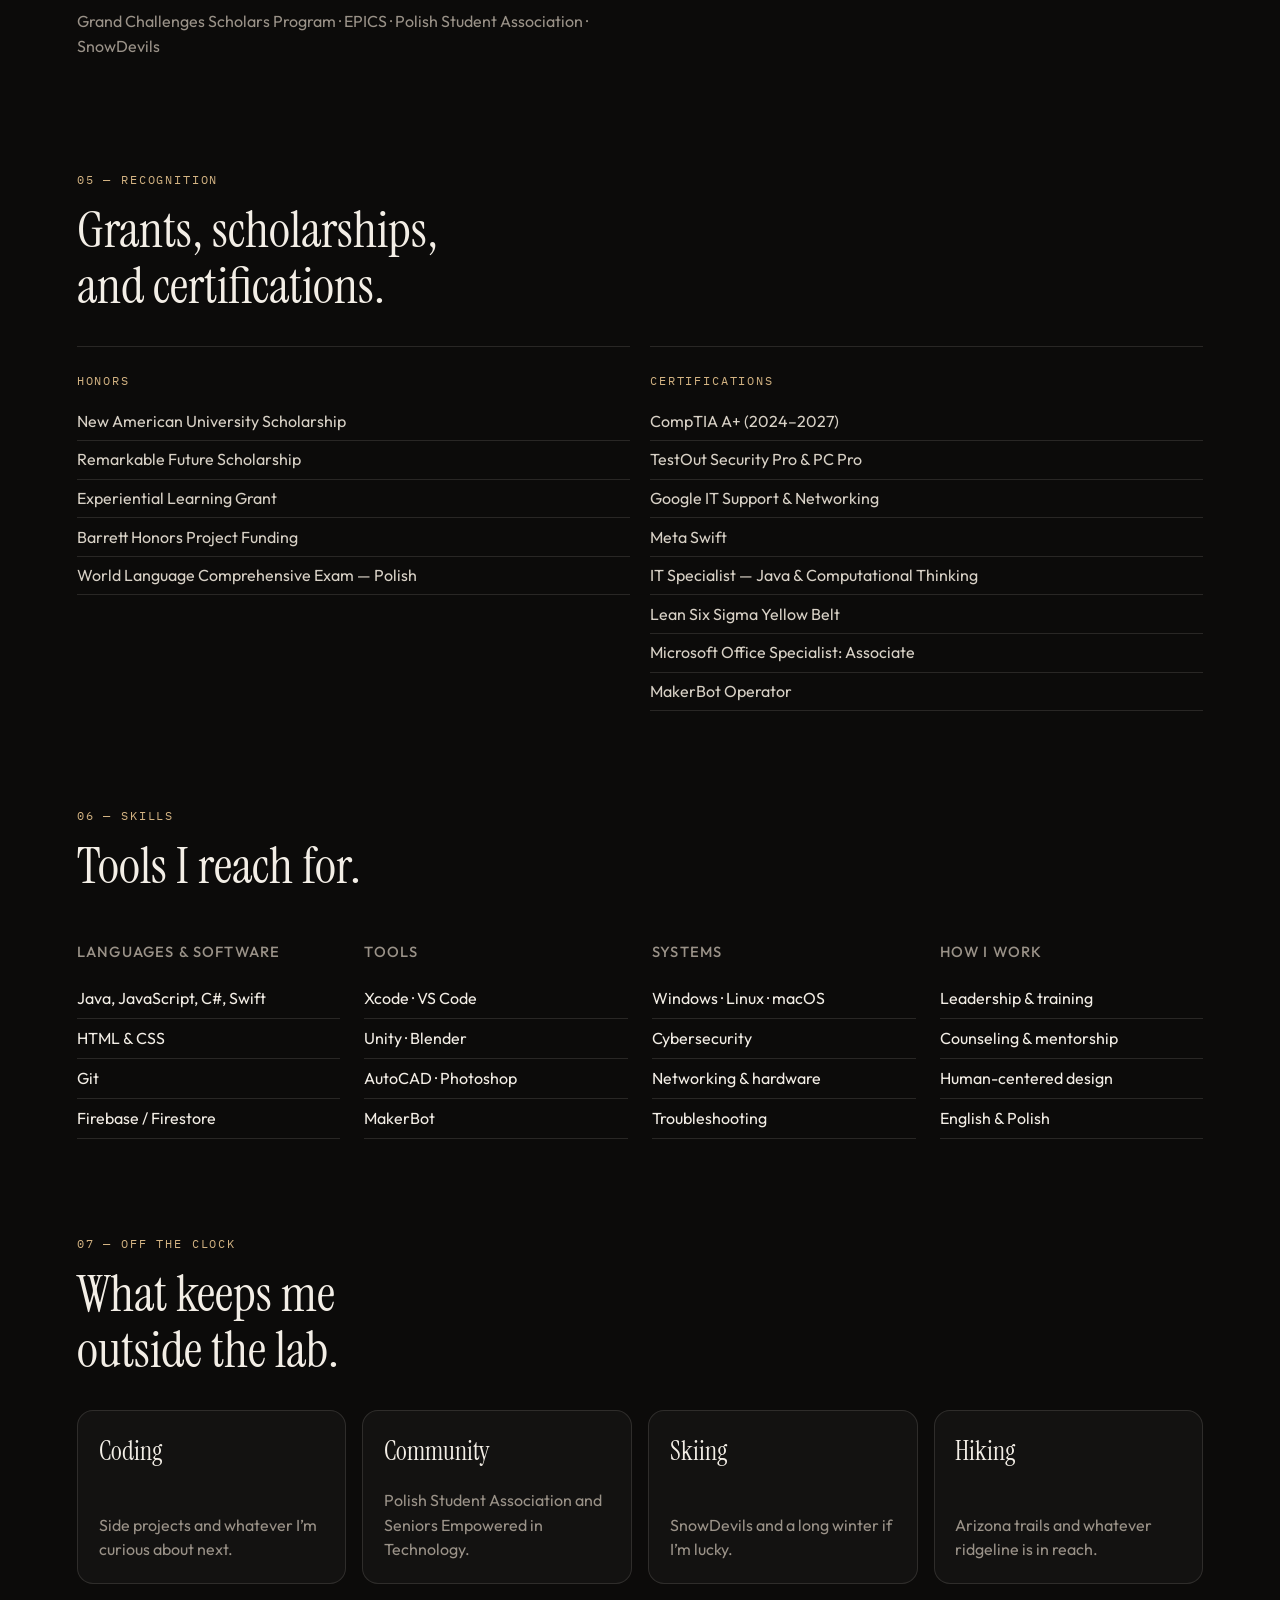
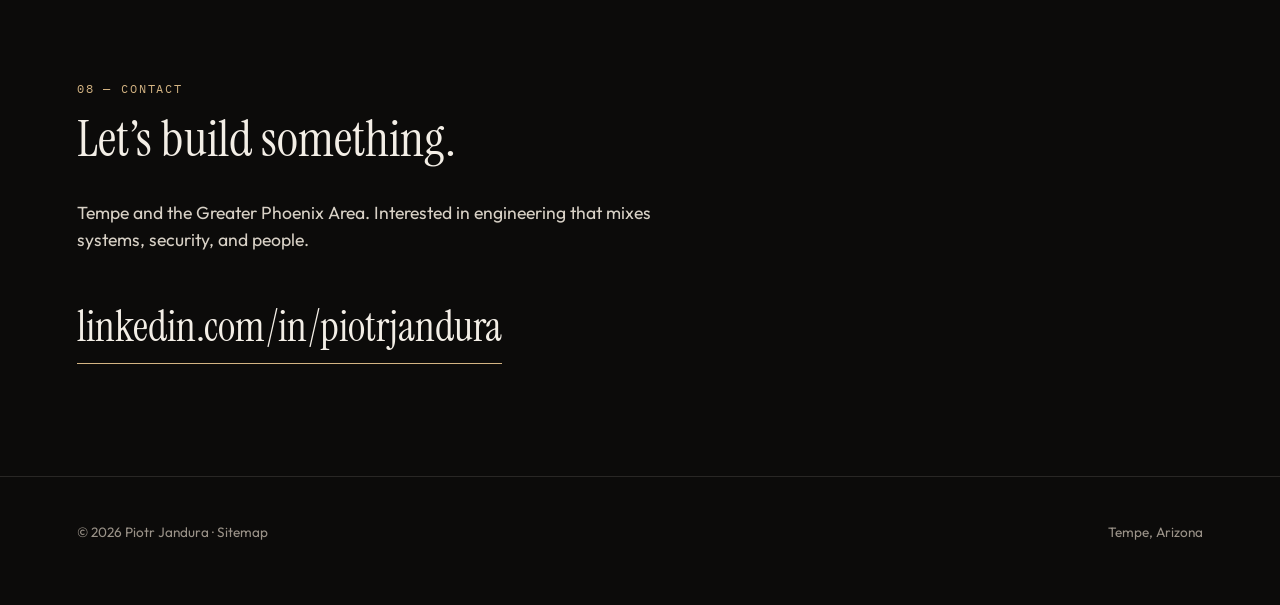
==== commit ca374b45: "Put a PJ mark in the header and add a sitemap. The logo is inline SVG so it shows even without a sep" ====
--- a/index.html
+++ b/index.html
@@ -14,26 +14,19 @@
       href="https://fonts.googleapis.com/css2?family=IBM+Plex+Mono:wght@400;500&family=Instrument+Serif:ital@0;1&family=Outfit:wght@300;400;500;600&display=swap"
       rel="stylesheet"
     />
-    <link rel="stylesheet" href="styles.css?v=intro-3" />
+    <link rel="icon" href="/images/pj-logo.svg" type="image/svg+xml" />
+    <link rel="stylesheet" href="/styles.css" />
   </head>
-  <body class="is-introing">
+  <body>
     <div class="noise" aria-hidden="true"></div>
 
-    <div class="intro" id="intro" aria-hidden="true">
-      <div class="intro-veil intro-veil-top"></div>
-      <div class="intro-veil intro-veil-bottom"></div>
-      <div class="intro-lockup">
-        <span class="intro-mark">PJ</span>
-        <span class="intro-rule"></span>
-        <span class="intro-copy">
-          <span class="intro-name">Piotr Jandura</span>
-          <span class="intro-sub">Computer Systems Engineering</span>
-        </span>
-      </div>
-    </div>
-
     <header class="nav">
-      <a class="mark" href="#top">PJ</a>
+      <a class="mark" href="/" aria-label="Piotr Jandura home">
+        <svg class="mark-logo" viewBox="0 0 86 56" aria-hidden="true" focusable="false">
+          <path fill="currentColor" fill-rule="evenodd" d="M2 2h26c13 0 23 8.2 23 20.5S41 43 28 43H14v11H2V2zm12 10v21h13c7 0 12.5-4.4 12.5-10.5S34 12 27 12H14z"/>
+          <path fill="currentColor" d="M84 2H70v28.5c0 8.2-4.6 13-12.4 13-5.4 0-9.4-2-12.2-5.6l-9 7.2C41 50.6 48 55 58.2 55 73.4 55 84 45.2 84 30.2V2z"/>
+        </svg>
+      </a>
       <button
         class="nav-toggle"
         type="button"
@@ -45,28 +38,31 @@
         <span></span>
       </button>
       <nav class="nav-links" id="primary-nav" aria-label="Primary">
-        <a href="#about">About</a>
-        <a href="#experience">Experience</a>
-        <a href="#work">Work</a>
-        <a href="#skills">Skills</a>
-        <a href="#contact">Contact</a>
+        <a href="/#about">About</a>
+        <a href="/#experience">Experience</a>
+        <a href="/#work">Work</a>
+        <a href="/#skills">Skills</a>
+        <a href="/#contact">Contact</a>
       </nav>
-      <a
-        class="nav-cta"
-        href="https://www.linkedin.com/in/piotrjandura"
-        target="_blank"
-        rel="noopener noreferrer"
-        >LinkedIn</a
-      >
+      <div class="nav-actions">
+        <a class="nav-cta nav-cta-epics" href="https://epics.piotrjandura.com">EPICS</a>
+        <a
+          class="nav-cta"
+          href="https://www.linkedin.com/in/piotrjandura"
+          target="_blank"
+          rel="noopener noreferrer"
+          >LinkedIn</a
+        >
+      </div>
     </header>
 
-    <main id="top">
+    <main>
       <section class="hero">
         <p class="eyebrow">Barrett Honors · Ira A. Fulton Schools of Engineering</p>
         <div class="hero-identity">
           <img
             class="hero-photo"
-            src="images/piotr.jpg"
+            src="/images/piotr.jpg"
             alt="Piotr Jandura"
             width="400"
             height="400"
@@ -206,13 +202,8 @@
               greenhouses, talked with farmers, and ran an international design
               review against real climate, not a lab assumption.
             </p>
-            <p class="card-note">
-              Empathy, cultural understanding, and teamwork are not extras.
-              They’re how the engineering actually works.
-            </p>
             <p>
               <a href="https://epics.piotrjandura.com">epics.piotrjandura.com</a>
-              — dashboard coming soon.
             </p>
           </article>
           <article class="card">
@@ -223,10 +214,6 @@
               waste and inventory tracking. It logged daily usage from 5+
               devices and stored the data in Firestore so the restaurant could
               act on it in real time.
-            </p>
-            <p>
-              The goal was practical: less waste, clearer counts, and a tool
-              people on the floor would actually open.
             </p>
             <ul class="pills">
               <li>Swift</li>
@@ -380,10 +367,10 @@
     </main>
 
     <footer>
-      <p>© <span id="year"></span> Piotr Jandura</p>
+      <p>© <span id="year"></span> Piotr Jandura · <a href="/sitemap/">Sitemap</a></p>
       <p>Tempe, Arizona</p>
     </footer>
 
-    <script src="script.js?v=intro-3"></script>
+    <script src="/script.js"></script>
   </body>
 </html>
--- a/styles.css
+++ b/styles.css
@@ -11,6 +11,7 @@
   --sans: "Outfit", system-ui, sans-serif;
   --serif: "Instrument Serif", Georgia, serif;
   --mono: "IBM Plex Mono", ui-monospace, monospace;
+  --nav-height: 4.5rem;
 }
 
 *,
@@ -40,22 +41,14 @@
     radial-gradient(900px 500px at -10% 20%, rgba(142, 160, 122, 0.08), transparent 50%),
     var(--bg);
   line-height: 1.55;
-}
-
-body.is-introing {
-  overflow: hidden;
-}
-
-html.is-introing,
-html:has(body.is-introing) {
-  overflow: hidden;
+  padding-top: var(--nav-height);
 }
 
 .noise {
   pointer-events: none;
   position: fixed;
   inset: 0;
-  z-index: 20;
+  z-index: 5;
   opacity: 0.045;
   background-image: url("data:image/svg+xml,%3Csvg xmlns='http://www.w3.org/2000/svg' width='160' height='160'%3E%3Cfilter id='n'%3E%3CfeTurbulence type='fractalNoise' baseFrequency='.85' numOctaves='4' stitchTiles='stitch'/%3E%3C/filter%3E%3Crect width='160' height='160' filter='url(%23n)'/%3E%3C/svg%3E");
 }
@@ -69,186 +62,12 @@
   max-width: 100%;
 }
 
-.intro {
+.nav {
   position: fixed;
-  inset: 0;
-  z-index: 80;
-  pointer-events: none;
-  overflow: hidden;
-}
-
-.intro-veil {
-  position: absolute;
-  z-index: 1;
-  inset: 0;
-  background: var(--bg);
-}
-
-.intro-veil-top,
-.intro-veil-bottom {
   top: 0;
-  height: auto;
-}
-
-.intro-lockup {
-  position: absolute;
-  inset: 0;
-  z-index: 2;
-  display: grid;
-  grid-template-rows: 1fr auto 1fr;
-  justify-items: center;
-  align-items: stretch;
-  text-align: center;
-  padding: 0;
-  width: 100%;
-  min-width: 0;
-  box-sizing: border-box;
-}
-
-.intro-mark {
-  grid-row: 1;
-  align-self: end;
-  margin-bottom: 0.35rem;
-  font-family: var(--serif);
-  font-size: clamp(3.4rem, 12vw, 6.5rem);
-  line-height: 1;
-  letter-spacing: 0.06em;
-  opacity: 0;
-  transform: translateY(18px) scale(0.94);
-}
-
-.intro-rule {
-  grid-row: 2;
-  z-index: 3;
-  display: block;
-  width: min(8rem, 40vw);
-  height: 1px;
-  margin: 0;
-  justify-self: center;
-  background: var(--brass);
-  transform: scaleX(0);
-  transform-origin: center;
-}
-
-.intro-copy {
-  grid-row: 3;
-  align-self: start;
-  margin-top: 1.15rem;
-  display: flex;
-  flex-direction: column;
-  align-items: center;
-  padding: 0 1.25rem;
-  max-width: 100%;
-  min-width: 0;
-}
-
-.intro-name,
-.intro-sub {
-  overflow: hidden;
-  clip-path: inset(100% 0 0 0);
-}
-
-.intro-name {
-  font-family: var(--serif);
-  font-size: clamp(1.15rem, 4.4vw, 1.85rem);
-  letter-spacing: 0.18em;
-  text-transform: uppercase;
-  max-width: 100%;
-}
-
-.intro-sub {
-  margin-top: 0.45rem;
-  font-family: var(--mono);
-  font-size: clamp(0.58rem, 2.7vw, 0.68rem);
-  letter-spacing: 0.12em;
-  text-transform: uppercase;
-  color: var(--brass);
-  max-width: min(100%, 92vw);
-}
-
-body.is-introing .intro {
-  pointer-events: auto;
-}
-
-body.intro-play .intro-mark {
-  animation: intro-mark 0.9s cubic-bezier(0.16, 1, 0.3, 1) 0.12s forwards;
-}
-
-body.intro-play .intro-rule {
-  animation:
-    intro-rule-draw 0.65s cubic-bezier(0.16, 1, 0.3, 1) 0.5s forwards,
-    intro-rule-spread 0.8s cubic-bezier(0.16, 1, 0.3, 1) 2.15s forwards,
-    intro-rule-fade 0.9s ease 3.1s forwards;
-}
-
-body.intro-play .intro-name {
-  animation: intro-reveal 0.85s cubic-bezier(0.16, 1, 0.3, 1) 0.78s forwards;
-}
-
-body.intro-play .intro-sub {
-  animation: intro-reveal 0.85s cubic-bezier(0.16, 1, 0.3, 1) 0.98s forwards;
-}
-
-body.intro-play .intro-lockup {
-  animation: intro-lift 0.85s cubic-bezier(0.7, 0, 0.3, 1) 3.05s forwards;
-}
-
-body.intro-play .intro-veil-top {
-  animation: intro-split-top 1s cubic-bezier(0.77, 0, 0.18, 1) 3.1s forwards;
-}
-
-body.intro-play .intro-veil-bottom {
-  animation: intro-split-bottom 1s cubic-bezier(0.77, 0, 0.18, 1) 3.1s forwards;
-}
-
-body.intro-done .intro {
-  display: none;
-}
-
-@keyframes intro-mark {
-  to { opacity: 1; transform: none; }
-}
-
-@keyframes intro-rule-draw {
-  from { transform: scaleX(0); }
-  to { transform: scaleX(1); }
-}
-
-@keyframes intro-rule-spread {
-  from {
-    width: min(8rem, 40vw);
-    transform: scaleX(1);
-  }
-  to {
-    width: 100vw;
-    transform: scaleX(1);
-  }
-}
-
-@keyframes intro-rule-fade {
-  to { opacity: 0; }
-}
-
-@keyframes intro-reveal {
-  to { clip-path: inset(0 0 0 0); }
-}
-
-@keyframes intro-lift {
-  to { opacity: 0; transform: translateY(-28px); }
-}
-
-@keyframes intro-split-top {
-  to { transform: translateY(-105%); }
-}
-
-@keyframes intro-split-bottom {
-  to { transform: translateY(105%); }
-}
-
-.nav {
-  position: sticky;
-  top: 0;
-  z-index: 10;
+  left: 0;
+  right: 0;
+  z-index: 40;
   display: flex;
   align-items: center;
   justify-content: space-between;
@@ -261,11 +80,21 @@
 
 .mark {
   font-family: var(--serif);
-  font-size: 1.35rem;
-  letter-spacing: 0.04em;
+  font-size: 1.45rem;
+  letter-spacing: 0.06em;
   min-height: 44px;
   display: inline-flex;
   align-items: center;
+  gap: 0.45rem;
+  color: var(--ink);
+  flex-shrink: 0;
+}
+
+.mark-logo {
+  display: block;
+  width: 3.4rem;
+  height: 2.2rem;
+  flex-shrink: 0;
 }
 
 .nav-toggle {
@@ -316,9 +145,17 @@
 }
 
 .nav-links a:hover,
+.nav-links a[aria-current="page"],
 .nav-cta:hover,
 .big-link:hover {
   color: var(--brass);
+}
+
+.nav-actions {
+  display: flex;
+  align-items: center;
+  gap: 0.5rem;
+  flex-shrink: 0;
 }
 
 .nav-cta {
@@ -335,6 +172,11 @@
   flex-shrink: 0;
 }
 
+.nav-cta-epics {
+  border-color: rgba(212, 180, 131, 0.45);
+  color: var(--brass);
+}
+
 main {
   padding: 0 6vw 6rem;
   max-width: 1280px;
@@ -525,10 +367,48 @@
   color: #cfc8bd;
 }
 
+.page-hero {
+  padding: 3.5rem 0 1rem;
+  border-bottom: 1px solid var(--line);
+}
+
+.page-hero h1 {
+  margin: 0.8rem 0 0;
+  font-family: var(--serif);
+  font-weight: 400;
+  font-size: clamp(2.2rem, 6vw, 4.4rem);
+  line-height: 1.05;
+  letter-spacing: -0.03em;
+  max-width: 16ch;
+}
+
 .cards {
   display: grid;
   grid-template-columns: 1.15fr 0.85fr;
   gap: 1.25rem;
+}
+
+.card-photo {
+  display: block;
+  width: 100%;
+  aspect-ratio: 16 / 10;
+  object-fit: cover;
+  border-radius: 12px;
+  margin: 0.9rem 0 1.1rem;
+  background: var(--bg-2);
+  border: 1px solid var(--line);
+}
+
+.card-photo-empty {
+  display: grid;
+  place-items: center;
+  text-align: center;
+  padding: 1.5rem;
+  font-family: var(--mono);
+  font-size: 0.72rem;
+  letter-spacing: 0.1em;
+  text-transform: uppercase;
+  color: var(--muted);
 }
 
 .card {
@@ -682,6 +562,14 @@
   border-top: 1px solid var(--line);
 }
 
+footer a {
+  color: inherit;
+}
+
+footer a:hover {
+  color: var(--brass);
+}
+
 @media (max-width: 900px) {
   .nav {
     flex-wrap: wrap;
@@ -689,8 +577,17 @@
     padding: 0.7rem 1.1rem;
   }
 
+  .mark {
+    order: 1;
+  }
+
   .nav-toggle {
     display: inline-flex;
+    order: 3;
+  }
+
+  .nav-actions {
+    order: 2;
     margin-left: auto;
   }
 
@@ -705,6 +602,7 @@
     gap: 0;
     flex-basis: 100%;
     width: 100%;
+    order: 4;
     padding: 0.15rem 0 0.35rem;
   }
 
@@ -724,6 +622,14 @@
 
   .hero {
     padding: 2.6rem 0 2.4rem;
+  }
+
+  .page-hero {
+    padding: 2.2rem 0 1rem;
+  }
+
+  .page-hero h1 {
+    max-width: none;
   }
 
   .hero-identity {
@@ -798,11 +704,24 @@
 
 body.epics-soon {
   min-height: 100vh;
+  min-height: 100dvh;
   display: flex;
   flex-direction: column;
 }
 
+.epics-soon .nav {
+  display: grid;
+  grid-template-columns: minmax(0, 1fr) auto minmax(0, 1fr);
+  align-items: center;
+  flex-wrap: nowrap;
+}
+
+.epics-soon .mark {
+  justify-self: start;
+}
+
 .epics-soon-brand {
+  justify-self: center;
   font-size: 0.82rem;
   letter-spacing: 0.14em;
   text-transform: uppercase;
@@ -810,13 +729,28 @@
   font-family: var(--mono);
 }
 
+.epics-soon .nav-cta {
+  justify-self: end;
+}
+
 .epics-soon main {
   flex: 1;
-  display: grid;
-  place-items: center;
-  align-content: center;
-  padding: 10vh 6vw 8vh;
+  display: flex;
+  align-items: center;
+  justify-content: center;
+  width: 100%;
+  max-width: none;
+  margin: 0;
+  padding: 2.5rem 6vw;
   text-align: center;
+}
+
+.epics-soon-copy {
+  display: flex;
+  flex-direction: column;
+  align-items: center;
+  width: 100%;
+  max-width: 40rem;
 }
 
 .epics-soon h1 {
@@ -825,28 +759,467 @@
   font-size: clamp(3.2rem, 12vw, 7rem);
   font-weight: 400;
   line-height: 0.95;
+  text-align: center;
 }
 
 .epics-soon .lede {
-  margin: 0 auto;
+  margin: 0;
   max-width: 28rem;
+  text-align: center;
+}
+
+.epics-soon footer {
+  justify-content: center;
+  text-align: center;
+  gap: 0.35rem 1.5rem;
 }
 
 body.balance-page {
   min-height: 100vh;
+  min-height: 100dvh;
   display: flex;
   flex-direction: column;
+}
+
+.balance-page .nav {
+  display: grid;
+  grid-template-columns: minmax(0, 1fr) auto minmax(0, 1fr);
+  align-items: center;
+  flex-wrap: nowrap;
+}
+
+.balance-page .mark {
+  justify-self: start;
+}
+
+.balance-page .epics-soon-brand {
+  justify-self: center;
+}
+
+.balance-page .nav-cta {
+  justify-self: end;
 }
 
 .balance-page main {
   flex: 1;
+  display: flex;
+  align-items: flex-start;
+  justify-content: center;
   width: 100%;
-  max-width: 44rem;
-  padding: 10vh 6vw 4rem;
+  max-width: none;
+  margin: 0;
+  padding: 2.25rem 6vw 4rem;
+  text-align: center;
+}
+
+.balance-lockup {
+  display: flex;
+  flex-direction: column;
+  align-items: center;
+  width: 100%;
+  max-width: 46rem;
+}
+
+
+.swear-jar {
+  position: relative;
+  display: flex;
+  flex-direction: column;
+  align-items: center;
+  width: min(17rem, 86vw);
+  margin: 1.35rem 0 3.25rem;
+}
+
+.swear-jar-glow {
+  position: absolute;
+  left: 50%;
+  top: 42%;
+  width: 14rem;
+  height: 14rem;
+  transform: translate(-50%, -40%);
+  background: radial-gradient(
+    circle,
+    rgba(212, 180, 131, 0.28),
+    rgba(142, 160, 122, 0.08) 42%,
+    transparent 70%
+  );
+  pointer-events: none;
+  z-index: 0;
+}
+
+.swear-jar-lid,
+.swear-jar-threads,
+.swear-jar-glass {
+  position: relative;
+  z-index: 1;
+}
+
+.swear-jar-lid {
+  display: flex;
+  flex-direction: column;
+  align-items: center;
+  width: 8.4rem;
+}
+
+.swear-jar-knob {
+  width: 1.85rem;
+  height: 0.42rem;
+  border-radius: 999px;
+  background: linear-gradient(180deg, #f4e0b3, #b8894c);
+  box-shadow:
+    inset 0 1px 0 rgba(255, 255, 255, 0.5),
+    0 2px 0 #6a4e24;
+}
+
+.swear-jar-lid-top {
+  width: 8.4rem;
+  height: 0.72rem;
+  margin-top: 0.12rem;
+  border-radius: 8px 8px 3px 3px;
+  background: linear-gradient(180deg, #f3ddb0 0%, #d4b483 42%, #9a7340 100%);
+  box-shadow:
+    inset 0 1px 0 rgba(255, 255, 255, 0.45),
+    inset 0 -1px 0 rgba(80, 50, 10, 0.35);
+}
+
+.swear-jar-lid-band {
+  width: 8.15rem;
+  height: 0.55rem;
+  border-radius: 0;
+  background: repeating-linear-gradient(
+    90deg,
+    #c9a56a 0 6px,
+    #ead4a0 6px 8px,
+    #a67c3e 8px 14px
+  );
+  box-shadow:
+    inset 0 2px 0 rgba(255, 255, 255, 0.18),
+    0 3px 6px rgba(0, 0, 0, 0.22);
+}
+
+.swear-jar-lid-band-2 {
+  border-radius: 0 0 6px 6px;
+  opacity: 0.92;
+  filter: brightness(0.92);
+}
+
+.swear-jar-slot {
+  width: 3.15rem;
+  height: 0.22rem;
+  margin-bottom: 0.18rem;
+  border-radius: 2px;
+  background: linear-gradient(180deg, #1a140c, #3a2a14);
+  box-shadow: inset 0 1px 1px rgba(0, 0, 0, 0.8), 0 1px 0 rgba(255, 220, 160, 0.25);
+}
+
+.swear-jar-lid-ring {
+  width: 8.35rem;
+  height: 0.28rem;
+  background: linear-gradient(180deg, #e6c98a, #8d6b38);
+  box-shadow: inset 0 1px 0 rgba(255, 255, 255, 0.3);
+}
+
+.swear-jar-lip {
+  position: absolute;
+  top: 0;
+  left: 18%;
+  right: 18%;
+  height: 0.55rem;
+  border-radius: 0 0 40% 40%;
+  background: linear-gradient(180deg, rgba(243, 238, 230, 0.2), transparent);
+  pointer-events: none;
+  z-index: 3;
+}
+
+.swear-jar-seam {
+  position: absolute;
+  top: 8%;
+  bottom: 10%;
+  left: 50%;
+  width: 1px;
+  background: linear-gradient(
+    180deg,
+    transparent,
+    rgba(243, 238, 230, 0.16),
+    transparent
+  );
+  pointer-events: none;
+}
+
+.swear-jar-specks {
+  position: absolute;
+  inset: 12% 16% 38%;
+  background-image:
+    radial-gradient(circle at 20% 30%, rgba(243, 238, 230, 0.22) 0 1px, transparent 1.5px),
+    radial-gradient(circle at 70% 18%, rgba(243, 238, 230, 0.16) 0 1px, transparent 1.5px),
+    radial-gradient(circle at 40% 60%, rgba(212, 180, 131, 0.35) 0 1.2px, transparent 1.8px),
+    radial-gradient(circle at 82% 48%, rgba(243, 238, 230, 0.14) 0 1px, transparent 1.5px);
+  pointer-events: none;
+}
+
+.swear-jar-shine-lip {
+  top: 2%;
+  left: 28%;
+  width: 38%;
+  height: 0.7rem;
+  border-radius: 50%;
+  opacity: 0.45;
+  animation: none;
+}
+
+.swear-jar-threads {
+  width: 5.35rem;
+  height: 1.05rem;
+  margin-top: -1px;
+  background:
+    repeating-linear-gradient(
+      180deg,
+      rgba(243, 238, 230, 0.22) 0 3px,
+      rgba(243, 238, 230, 0.04) 3px 6px
+    ),
+    linear-gradient(90deg, rgba(20, 16, 12, 0.45), rgba(243, 238, 230, 0.16), rgba(20, 16, 12, 0.45));
+  border: 1px solid rgba(243, 238, 230, 0.18);
+  border-bottom: 0;
+  box-shadow: inset 8px 0 10px rgba(0, 0, 0, 0.2);
+}
+
+.swear-jar-glass {
+  position: relative;
+  width: 13.75rem;
+  height: 19.5rem;
+  overflow: hidden;
+  border: 1px solid rgba(243, 238, 230, 0.28);
+  border-top-color: rgba(243, 238, 230, 0.12);
+  border-radius: 18% 18% 46% 46% / 10% 10% 28% 28%;
+  background:
+    linear-gradient(180deg, rgba(243, 238, 230, 0.14), rgba(243, 238, 230, 0.02) 28%, transparent 46%),
+    linear-gradient(90deg, rgba(0, 0, 0, 0.22), transparent 18%, transparent 82%, rgba(0, 0, 0, 0.3)),
+    radial-gradient(120% 70% at 50% 110%, rgba(212, 180, 131, 0.2), transparent 55%);
+  box-shadow:
+    inset 16px 8px 22px rgba(255, 255, 255, 0.07),
+    inset -22px 0 32px rgba(0, 0, 0, 0.42),
+    0 30px 50px rgba(0, 0, 0, 0.38);
+}
+
+.swear-jar-glass::after {
+  content: "";
+  position: absolute;
+  inset: 0;
+  z-index: 2;
+  pointer-events: none;
+  background:
+    linear-gradient(180deg, rgba(243, 238, 230, 0.1), transparent 32%),
+    linear-gradient(90deg, rgba(255, 255, 255, 0.08), transparent 18%, transparent 82%, rgba(0, 0, 0, 0.12));
+}
+
+.swear-jar-loot {
+  position: absolute;
+  z-index: 1;
+  left: 5%;
+  width: 90%;
+  bottom: 3%;
+  height: 36%;
+  object-fit: contain;
+  object-position: 50% 100%;
+  pointer-events: none;
+  filter: saturate(1.06) contrast(1.04);
+}
+
+.swear-jar-fill,
+.swear-jar-specks,
+.swear-jar-bills,
+.swear-jar-coins {
+  display: none;
+}
+
+.swear-jar-bills {
+  position: absolute;
+  inset: auto 14% 16% 14%;
+  height: 4.2rem;
+}
+
+.swear-jar-bills span {
+  position: absolute;
+  height: 1.55rem;
+  border-radius: 3px;
+  background:
+    repeating-linear-gradient(
+      90deg,
+      rgba(46, 84, 52, 0.15) 0 6px,
+      transparent 6px 12px
+    ),
+    linear-gradient(180deg, #8ea07a, #5f7352);
+  box-shadow: 0 4px 8px rgba(0, 0, 0, 0.28);
+}
+
+.swear-jar-bills span:nth-child(1) {
+  width: 4.8rem;
+  left: 8%;
+  bottom: 0.2rem;
+  transform: rotate(-18deg);
+}
+
+.swear-jar-bills span:nth-child(2) {
+  width: 5.4rem;
+  left: 28%;
+  bottom: 1.05rem;
+  transform: rotate(8deg);
+  background: linear-gradient(180deg, #a8b992, #6d8260);
+}
+
+.swear-jar-bills span:nth-child(3) {
+  width: 4.2rem;
+  right: 6%;
+  bottom: 0.15rem;
+  transform: rotate(16deg);
+}
+
+.swear-jar-bills span:nth-child(4) {
+  width: 3.6rem;
+  left: 18%;
+  bottom: 1.85rem;
+  height: 1.2rem;
+  transform: rotate(-8deg);
+  opacity: 0.9;
+}
+
+.swear-jar-coins span:nth-child(13) { width: 1.7rem; left: 10%; bottom: 16%; transform: rotate(14deg); }
+.swear-jar-coins span:nth-child(14) { width: 2.05rem; left: 52%; bottom: 12%; transform: rotate(-16deg); }
+.swear-jar-coins span:nth-child(15) { width: 1.6rem; left: 80%; bottom: 14%; transform: rotate(8deg); }
+.swear-jar-coins span:nth-child(16) { width: 2.25rem; left: 36%; bottom: 8%; transform: rotate(10deg); }
+
+.swear-jar-coins span::after {
+  content: "";
+  position: absolute;
+  inset: 18% 22%;
+  border-radius: 50%;
+  border: 1px solid rgba(90, 60, 20, 0.28);
+  box-shadow: inset 0 0 0 1px rgba(255, 230, 170, 0.18);
+}
+
+.swear-jar-coins {
+  position: absolute;
+  inset: auto 7% 1% 7%;
+  height: 38%;
+}
+
+.swear-jar-coins span {
+  position: absolute;
+  height: 0.78rem;
+  border-radius: 50%;
+  background: radial-gradient(circle at 35% 30%, #f7e4b8, #d4b483 42%, #7a5624 78%, #c9a56a 100%);
+  box-shadow:
+    inset 0 1px 0 rgba(255, 255, 255, 0.45),
+    inset 0 -2px 2px rgba(0, 0, 0, 0.35),
+    0 3px 0 rgba(70, 45, 12, 0.45);
+}
+
+.swear-jar-coins span:nth-child(1) { width: 2.55rem; left: 6%; bottom: 22%; transform: rotate(-18deg); }
+.swear-jar-coins span:nth-child(2) { width: 2.2rem; left: 24%; bottom: 10%; transform: rotate(12deg); }
+.swear-jar-coins span:nth-child(3) { width: 2.8rem; left: 42%; bottom: 18%; transform: rotate(-8deg); }
+.swear-jar-coins span:nth-child(4) { width: 2.05rem; left: 64%; bottom: 8%; transform: rotate(20deg); }
+.swear-jar-coins span:nth-child(5) { width: 2.35rem; left: 14%; bottom: 34%; transform: rotate(6deg); }
+.swear-jar-coins span:nth-child(6) { width: 1.9rem; left: 56%; bottom: 32%; transform: rotate(-22deg); }
+.swear-jar-coins span:nth-child(7) { width: 2.15rem; left: 34%; bottom: 28%; transform: rotate(16deg); }
+.swear-jar-coins span:nth-child(8) { width: 1.75rem; left: 76%; bottom: 24%; transform: rotate(-10deg); }
+.swear-jar-coins span:nth-child(9) { width: 2.4rem; left: 4%; bottom: 6%; transform: rotate(8deg); }
+.swear-jar-coins span:nth-child(10) { width: 2.6rem; left: 70%; bottom: 2%; transform: rotate(-14deg); }
+.swear-jar-coins span:nth-child(11) { width: 1.85rem; left: 48%; bottom: 4%; transform: rotate(24deg); }
+.swear-jar-coins span:nth-child(12) { width: 2rem; left: 28%; bottom: 1%; transform: rotate(-6deg); }
+
+.swear-jar .balance-amount {
+  position: absolute;
+  z-index: 6;
+  top: 14%;
+  left: 8%;
+  right: 8%;
+  margin: 0;
+  font-family: var(--serif);
+  font-size: clamp(2rem, 9vw, 2.85rem);
+  font-weight: 400;
+  line-height: 1;
+  letter-spacing: -0.03em;
+  color: var(--ink);
+  text-shadow:
+    0 1px 0 rgba(255, 255, 255, 0.18),
+    0 14px 28px rgba(0, 0, 0, 0.55);
+}
+
+.swear-jar-sticker {
+  position: absolute;
+  z-index: 6;
+  left: 50%;
+  top: 36%;
+  margin: 0;
+  padding: 0.32rem 0.82rem 0.28rem;
+  background: linear-gradient(180deg, #f7f1e6, #e8dcc8);
+  color: #2c2418;
+  font-family: var(--serif);
+  font-style: italic;
+  font-size: 1.02rem;
+  letter-spacing: 0.01em;
+  transform: translateX(-50%) rotate(-5deg);
+  box-shadow:
+    0 10px 18px rgba(0, 0, 0, 0.28),
+    inset 0 1px 0 rgba(255, 255, 255, 0.7);
+  clip-path: polygon(3% 8%, 97% 0, 100% 92%, 6% 100%);
+}
+
+.swear-jar-sticker::before {
+  content: "";
+  position: absolute;
+  right: 0.45rem;
+  top: -0.28rem;
+  width: 1.15rem;
+  height: 0.42rem;
+  background: rgba(232, 214, 170, 0.85);
+  transform: rotate(18deg);
+  box-shadow: 0 2px 4px rgba(0, 0, 0, 0.2);
+}
+
+.swear-jar-shine {
+  position: absolute;
+  z-index: 3;
+  top: 7%;
+  left: 13%;
+  width: 1.35rem;
+  height: 42%;
+  border-radius: 999px;
+  background: linear-gradient(
+    180deg,
+    rgba(255, 255, 255, 0.38),
+    rgba(255, 255, 255, 0.05) 70%,
+    transparent
+  );
+  pointer-events: none;
+  animation: swear-glint 5.5s ease-in-out infinite;
+}
+
+.swear-jar-shine-edge {
+  left: auto;
+  right: 16%;
+  top: 18%;
+  width: 0.55rem;
+  height: 38%;
+  opacity: 0.35;
+}
+
+.swear-jar-ground {
+  width: 11rem;
+  height: 1.1rem;
+  margin-top: -0.15rem;
+  border-radius: 50%;
+  background: radial-gradient(ellipse at center, rgba(0, 0, 0, 0.45), transparent 70%);
+}
+
+@keyframes swear-glint {
+  0%, 70% { opacity: 0.85; }
+  78% { opacity: 1; }
+  100% { opacity: 0.85; }
 }
 
 .balance-updated {
-  margin: 0.85rem 0 0;
+  margin: 0.35rem 0 0;
   font-family: var(--mono);
   font-size: 0.72rem;
   letter-spacing: 0.12em;
@@ -854,28 +1227,148 @@
   color: var(--muted);
 }
 
-.balance-amount {
-  margin: 0.35rem 0 0.75rem;
+.jar-refresh-row {
+  display: flex;
+  align-items: center;
+  justify-content: center;
+  gap: 0.75rem 1rem;
+  flex-wrap: wrap;
+  margin: 0.35rem 0 0;
+}
+
+.jar-refresh-row .balance-updated {
+  margin: 0;
+}
+
+.ledger-refresh {
+  border: 1px solid var(--line);
+  background: transparent;
+  color: var(--brass);
+  font-family: var(--mono);
+  font-size: 0.68rem;
+  letter-spacing: 0.1em;
+  text-transform: uppercase;
+  padding: 0.4rem 0.7rem;
+  border-radius: 999px;
+  cursor: pointer;
+}
+
+.ledger-refresh:hover:not(:disabled) {
+  border-color: var(--brass);
+}
+
+.ledger-refresh:disabled {
+  opacity: 0.6;
+  cursor: wait;
+}
+
+.balance-page .mark.jar-mark {
+  width: 2.35rem;
+  min-height: 2.35rem;
+  padding: 0;
+  border-radius: 0.55rem;
+  overflow: hidden;
+  border: 1px solid transparent;
+  background: transparent;
+}
+
+.balance-page .jar-mark:hover img {
+  opacity: 0.75;
+}
+
+.last-curse {
+  margin: 1.1rem auto 0;
+  max-width: 26rem;
   font-family: var(--serif);
-  font-size: clamp(3.4rem, 12vw, 6.5rem);
+  font-size: 1.35rem;
+  font-style: italic;
+  line-height: 1.25;
+  color: var(--brass);
+}
+
+.jar-streaks {
+  display: grid;
+  grid-template-columns: repeat(2, minmax(0, 1fr));
+  gap: 1rem;
+  width: 100%;
+  margin: 0 0 1.5rem;
+  text-align: left;
+}
+
+.jar-streaks div {
+  padding: 0.85rem 0.95rem 0.9rem;
+  border: 1px solid var(--line);
+  border-radius: 0.75rem;
+  background: rgba(20, 18, 16, 0.55);
+}
+
+.jar-streaks span {
+  display: block;
+  font-family: var(--mono);
+  font-size: 0.68rem;
+  letter-spacing: 0.12em;
+  text-transform: uppercase;
+  color: var(--muted);
+}
+
+.jar-streaks strong {
+  display: block;
+  margin-top: 0.35rem;
+  font-family: var(--serif);
+  font-size: 1.2rem;
   font-weight: 400;
-  line-height: 0.95;
-  letter-spacing: -0.03em;
-}
-
-.balance-page .lede {
-  margin: 0 0 2.25rem;
-  max-width: 28rem;
-  color: var(--muted);
+}
+
+.fines-head {
+  display: flex;
+  align-items: baseline;
+  justify-content: space-between;
+  gap: 0.75rem 1.25rem;
+  width: 100%;
+  margin: 2.4rem 0 0.85rem;
+  flex-wrap: wrap;
+}
+
+.fines-head .balance-list-title {
+  margin: 0;
+}
+
+.shame-cert {
+  border: 1px solid var(--line);
+  background: transparent;
+  color: var(--brass);
+  font-family: var(--mono);
+  font-size: 0.68rem;
+  letter-spacing: 0.1em;
+  text-transform: uppercase;
+  padding: 0.45rem 0.7rem;
+  border-radius: 999px;
+  cursor: pointer;
+}
+
+.shame-cert:hover {
+  border-color: var(--brass);
+}
+
+.balance-page footer {
+  justify-content: center;
+  text-align: center;
+  gap: 0.35rem 1.5rem;
 }
 
 .balance-stats {
   display: grid;
   grid-template-columns: repeat(3, minmax(0, 1fr));
   gap: 1rem;
+  width: 100%;
   padding: 1.15rem 0 1.5rem;
   border-top: 1px solid var(--line);
   border-bottom: 1px solid var(--line);
+}
+
+.balance-list,
+.balance-empty {
+  width: 100%;
 }
 
 .balance-stats span {
@@ -893,6 +1386,74 @@
   font-family: var(--serif);
   font-size: 1.35rem;
   font-weight: 400;
+}
+
+.leaderboards {
+  display: grid;
+  grid-template-columns: repeat(3, minmax(0, 1fr));
+  gap: 1rem;
+  width: 100%;
+  margin: 2rem 0 0.4rem;
+  text-align: left;
+}
+
+.leaderboards article {
+  padding: 1rem 0.95rem 0.85rem;
+  border: 1px solid var(--line);
+  border-radius: 16px;
+  background: rgba(243, 238, 230, 0.03);
+}
+
+.leaderboards h2 {
+  margin: 0 0 0.75rem;
+  font-size: 0.72rem;
+  font-weight: 500;
+  letter-spacing: 0.14em;
+  text-transform: uppercase;
+  color: var(--brass);
+}
+
+.leaderboards ol {
+  list-style: none;
+  margin: 0;
+  padding: 0;
+}
+
+.leaderboards li {
+  display: grid;
+  grid-template-columns: 1.2rem 1fr auto;
+  gap: 0.45rem;
+  align-items: baseline;
+  padding: 0.42rem 0;
+  border-top: 1px solid var(--line);
+  font-size: 0.92rem;
+}
+
+.leaderboards li:first-child {
+  border-top: 0;
+}
+
+.board-rank {
+  font-family: var(--mono);
+  font-size: 0.68rem;
+  color: var(--muted);
+}
+
+.leaderboards strong {
+  font-weight: 500;
+}
+
+.leaderboards em {
+  font-style: normal;
+  font-family: var(--mono);
+  font-size: 0.68rem;
+  color: var(--sage);
+}
+
+.board-empty {
+  grid-template-columns: 1fr;
+  color: var(--muted);
+  font-size: 0.85rem;
 }
 
 .balance-list-title {
@@ -922,6 +1483,7 @@
   align-items: center;
   padding: 1.05rem 0;
   border-bottom: 1px solid var(--line);
+  text-align: left;
 }
 
 .balance-who {
@@ -937,6 +1499,7 @@
 
 .balance-who span {
   font-size: 0.82rem;
+  line-height: 1.4;
   color: var(--muted);
 }
 
@@ -963,9 +1526,143 @@
   color: var(--muted);
 }
 
+.notes-board {
+  width: 100%;
+  margin-top: 2.6rem;
+  padding: 1.2rem 1rem 1.4rem;
+  border: 1px solid rgba(212, 180, 131, 0.18);
+  border-radius: 18px;
+  background:
+    radial-gradient(circle at 20% 10%, rgba(90, 64, 36, 0.35), transparent 40%),
+    repeating-linear-gradient(
+      135deg,
+      #2a2218 0 12px,
+      #241c16 12px 24px
+    );
+  text-align: left;
+}
+
+.notes-head {
+  display: flex;
+  align-items: center;
+  justify-content: space-between;
+  gap: 0.75rem;
+}
+
+.notes-board .balance-list-title {
+  margin: 0;
+  color: #ead9b4;
+}
+
+.notes-add {
+  font-family: var(--mono);
+  font-size: 0.68rem;
+  letter-spacing: 0.12em;
+  text-transform: uppercase;
+  color: #2c2418;
+  background: #f3e2a8;
+  border: 0;
+  min-height: 36px;
+  padding: 0.35rem 0.7rem;
+  box-shadow: 0 6px 0 #c4a24e;
+  cursor: pointer;
+}
+
+.notes-add:hover {
+  transform: translateY(1px);
+  box-shadow: 0 5px 0 #c4a24e;
+}
+
+.notes-hint {
+  margin: 0.45rem 0 1rem;
+  font-size: 0.78rem;
+  color: rgba(243, 238, 230, 0.55);
+}
+
+.sticky-wall {
+  display: grid;
+  grid-template-columns: repeat(auto-fill, minmax(10.4rem, 1fr));
+  gap: 1.15rem 1rem;
+}
+
+.sticky {
+  position: relative;
+  min-height: 10.8rem;
+  padding: 1.15rem 0.85rem 1.2rem;
+  transform: rotate(var(--tilt, -1.5deg));
+  box-shadow:
+    0 14px 22px rgba(0, 0, 0, 0.32),
+    inset 0 1px 0 rgba(255, 255, 255, 0.45);
+}
+
+.sticky::before {
+  content: "";
+  position: absolute;
+  top: -0.35rem;
+  left: 50%;
+  width: 2.4rem;
+  height: 0.55rem;
+  transform: translateX(-50%) rotate(-4deg);
+  background: rgba(255, 248, 220, 0.55);
+  box-shadow: 0 2px 4px rgba(0, 0, 0, 0.12);
+}
+
+.sticky-butter { background: linear-gradient(180deg, #fff4b0, #f3d56b); }
+.sticky-pink { background: linear-gradient(180deg, #ffd4de, #f4a8b8); }
+.sticky-mint { background: linear-gradient(180deg, #d8f3c9, #b4d89a); }
+.sticky-sky { background: linear-gradient(180deg, #d5ebff, #a9cfee); }
+
+.sticky-body {
+  min-height: 7.4rem;
+  font-family: "Caveat", "Instrument Serif", cursive;
+  font-size: 1.28rem;
+  line-height: 1.25;
+  color: #2a2218;
+  outline: none;
+  overflow-wrap: anywhere;
+  -webkit-user-select: text;
+  user-select: text;
+}
+
+.sticky-x {
+  position: absolute;
+  top: 0.2rem;
+  right: 0.3rem;
+  width: 1.5rem;
+  height: 1.5rem;
+  border: 0;
+  background: transparent;
+  color: rgba(42, 34, 24, 0.45);
+  font-size: 1.15rem;
+  cursor: pointer;
+  line-height: 1;
+}
+
+.sticky-x:hover {
+  color: #2a2218;
+}
+
 @media (max-width: 640px) {
+  .swear-jar-glass {
+    width: 12.1rem;
+    height: 17.2rem;
+  }
+
+  .swear-jar-lid,
+  .swear-jar-lid-top {
+    width: 7.4rem;
+  }
+
+  .swear-jar-lid-band {
+    width: 7.15rem;
+  }
+
   .balance-stats {
-    grid-template-columns: 1fr;
+    gap: 0.65rem;
+  }
+
+  .balance-stats strong {
+    font-size: 1.1rem;
   }
 
   .balance-row {
@@ -974,6 +1671,19 @@
 
   .balance-dir {
     display: none;
+  }
+
+  .balance-page .nav-cta {
+    font-size: 0.62rem;
+    padding: 0.45rem 0.7rem;
+  }
+
+  .leaderboards {
+    grid-template-columns: 1fr;
+  }
+
+  .sticky-wall {
+    grid-template-columns: 1fr 1fr;
   }
 }
 
@@ -982,22 +1692,7 @@
     scroll-behavior: auto;
   }
 
-  .intro,
-  body.is-introing .intro {
-    display: none;
-  }
-
-  body.is-introing {
-    overflow: auto;
-  }
-
-  body.intro-play .intro-mark,
-  body.intro-play .intro-rule,
-  body.intro-play .intro-name,
-  body.intro-play .intro-sub,
-  body.intro-play .intro-lockup,
-  body.intro-play .intro-veil-top,
-  body.intro-play .intro-veil-bottom {
+  .swear-jar-shine {
     animation: none;
   }
 }
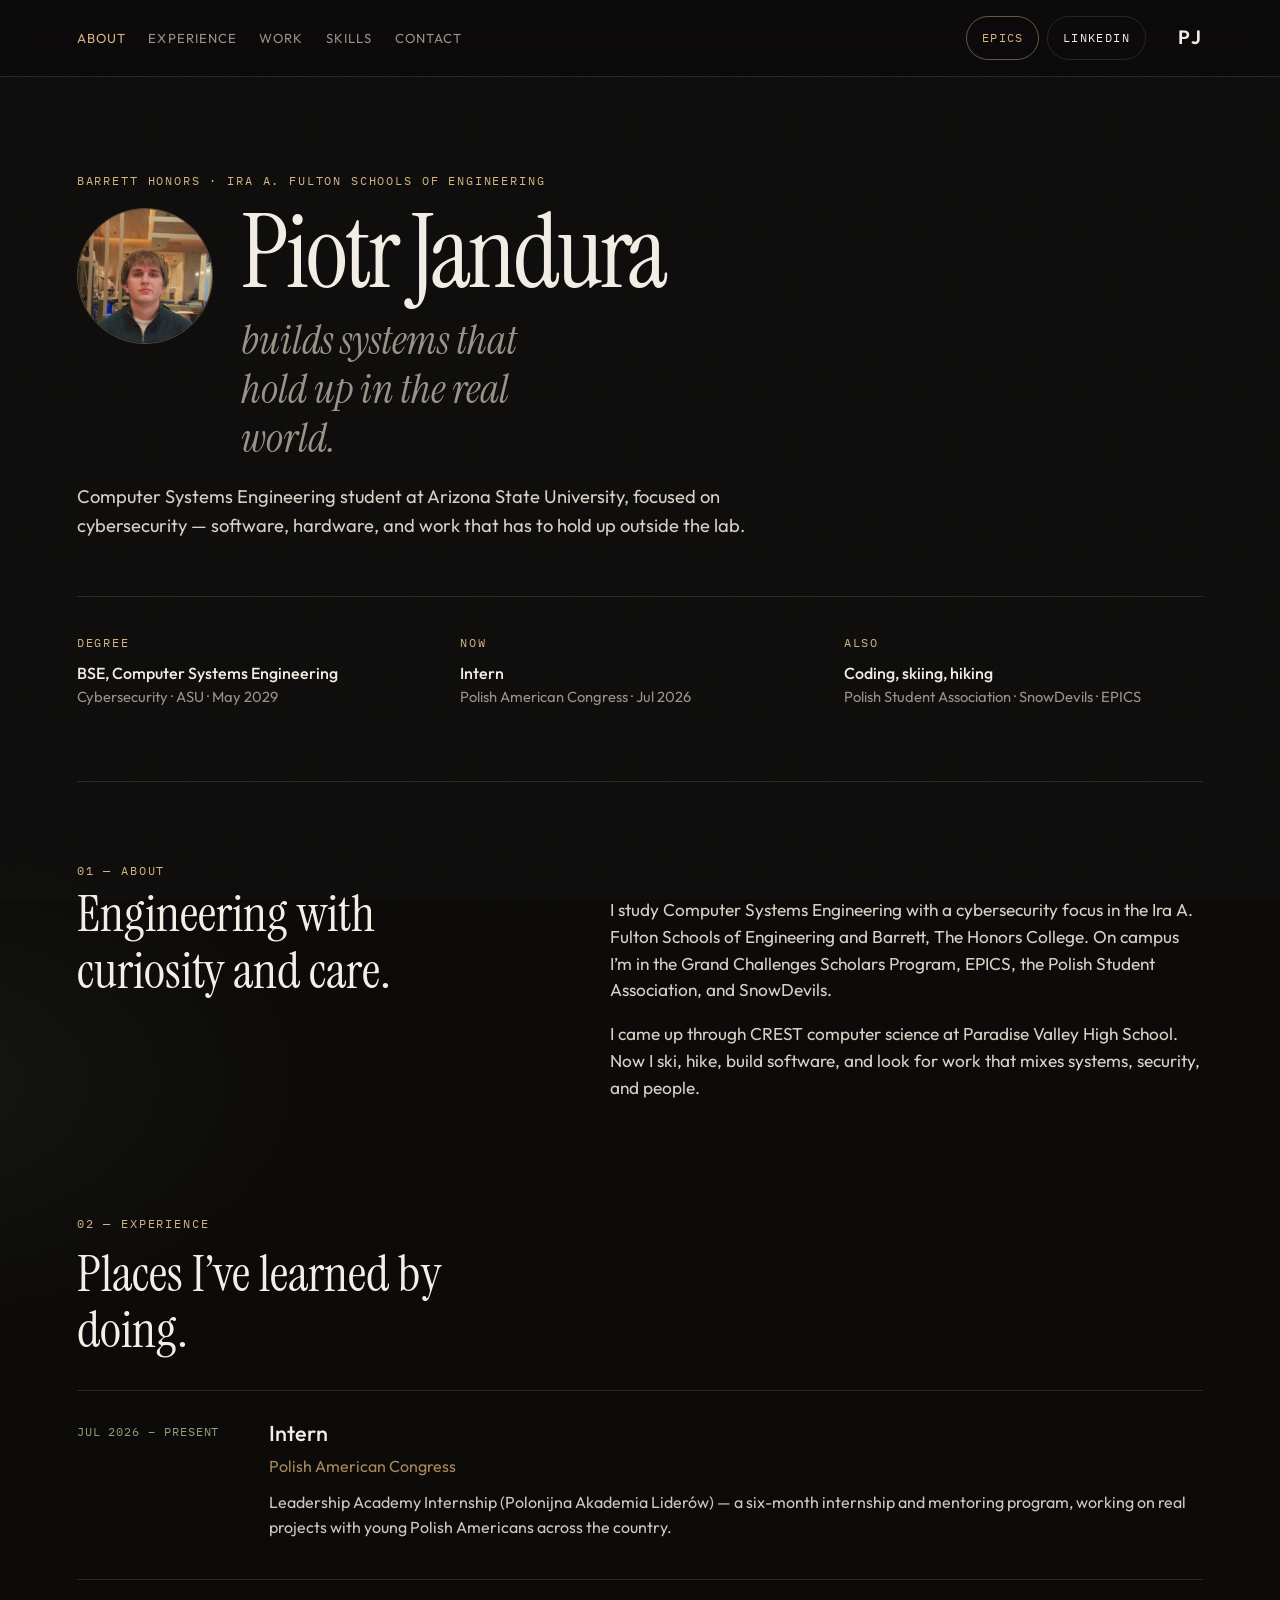
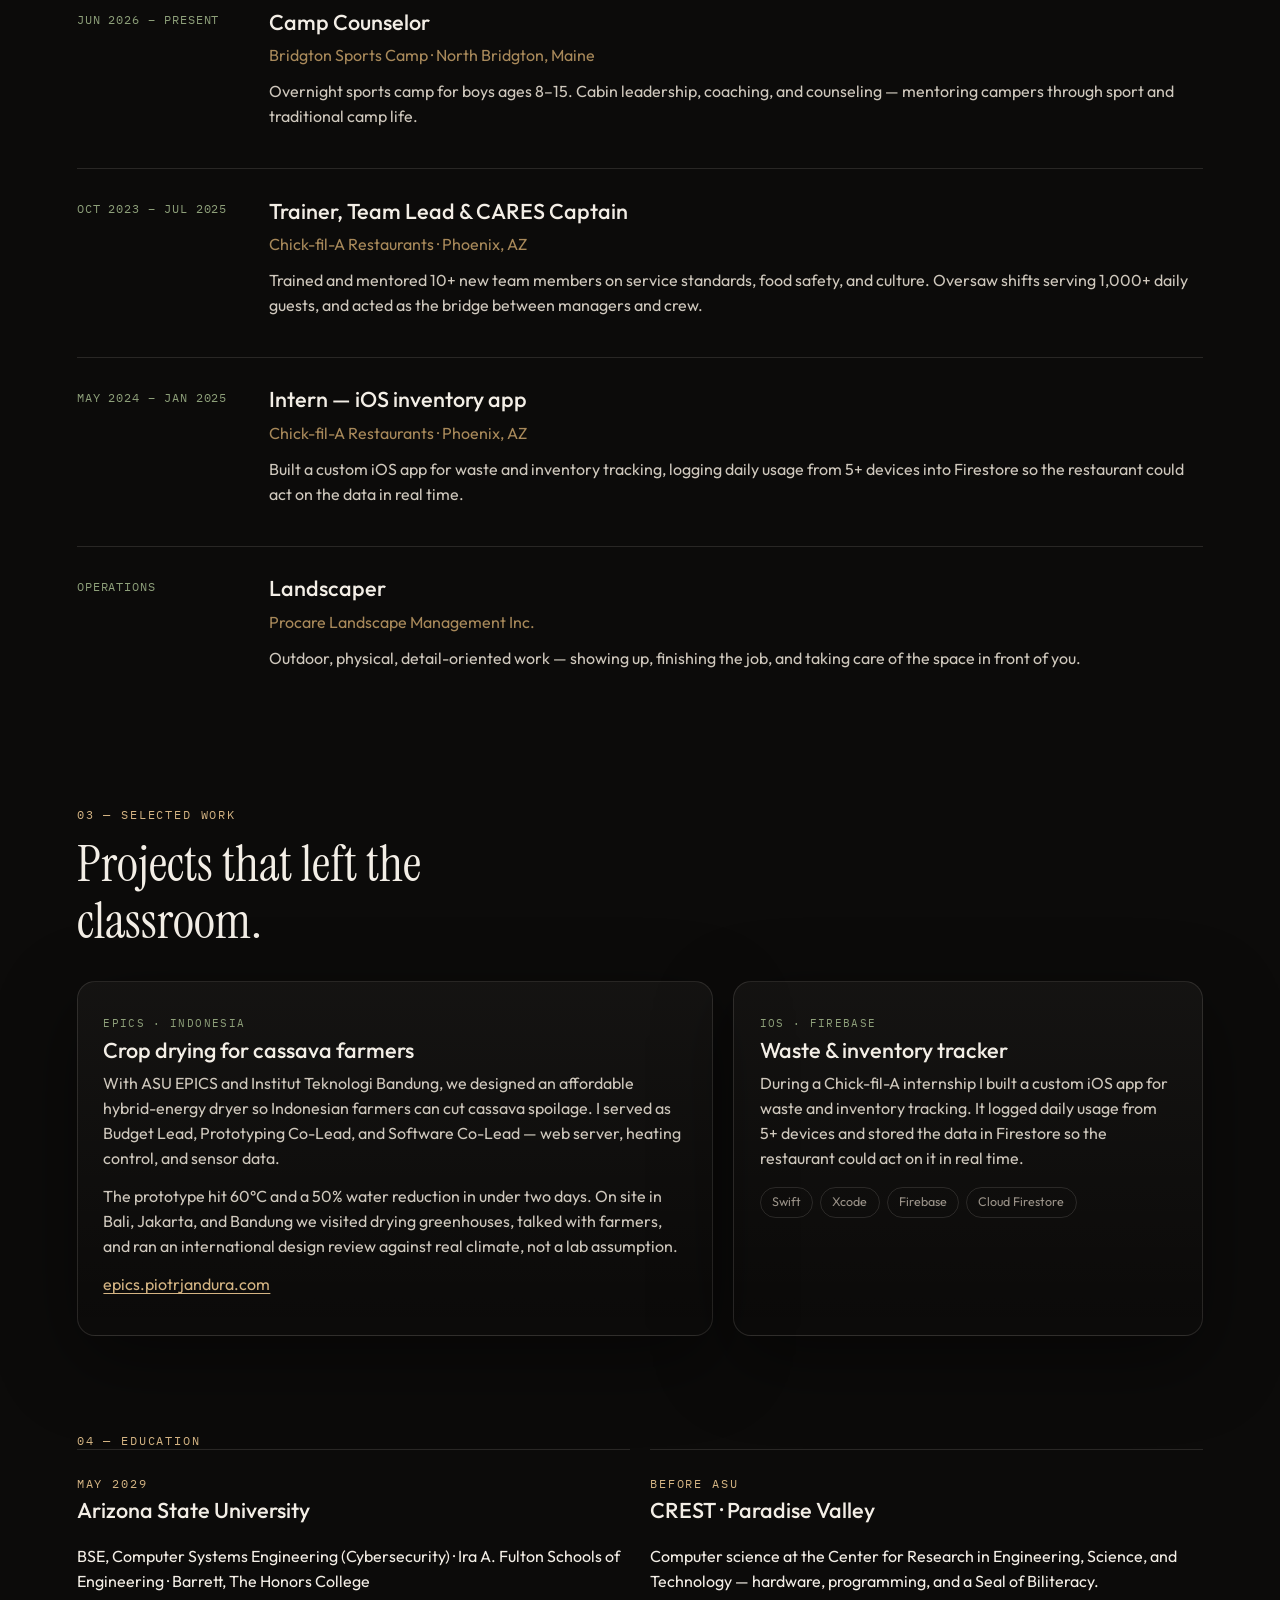
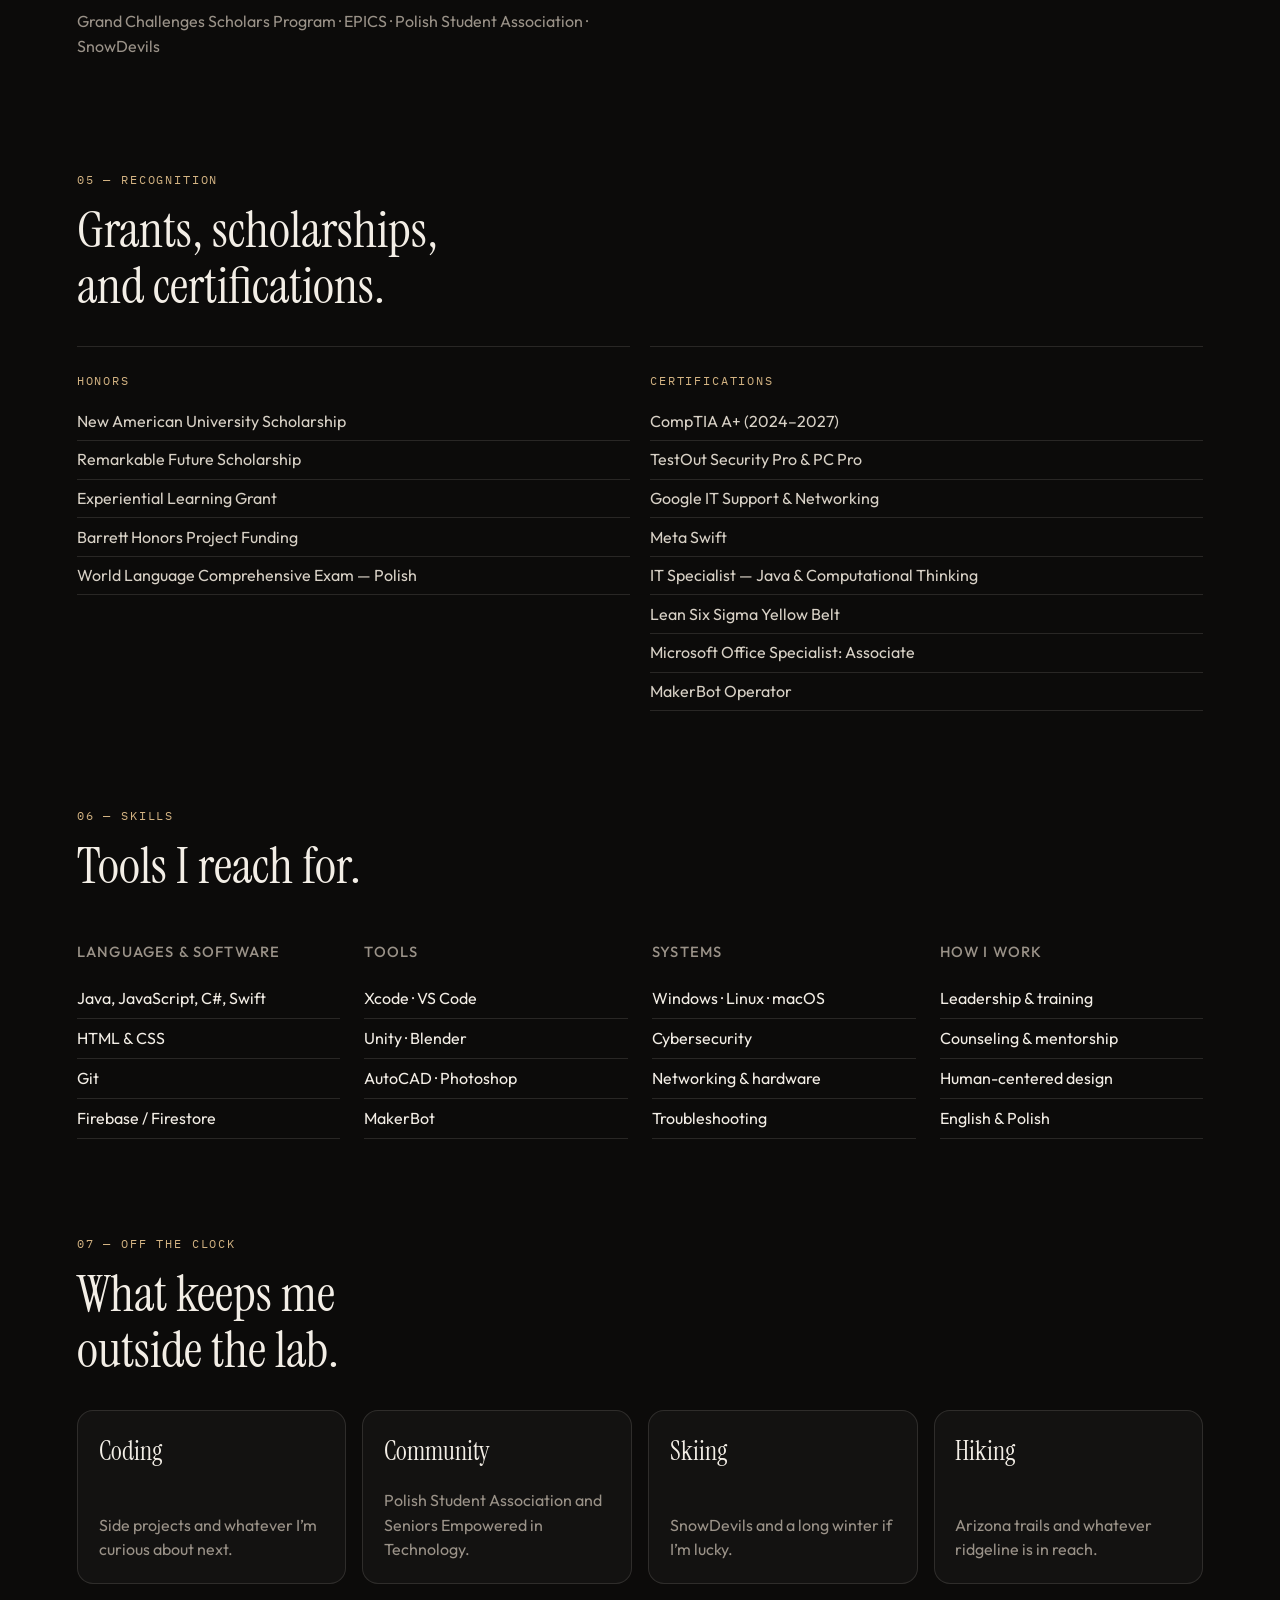
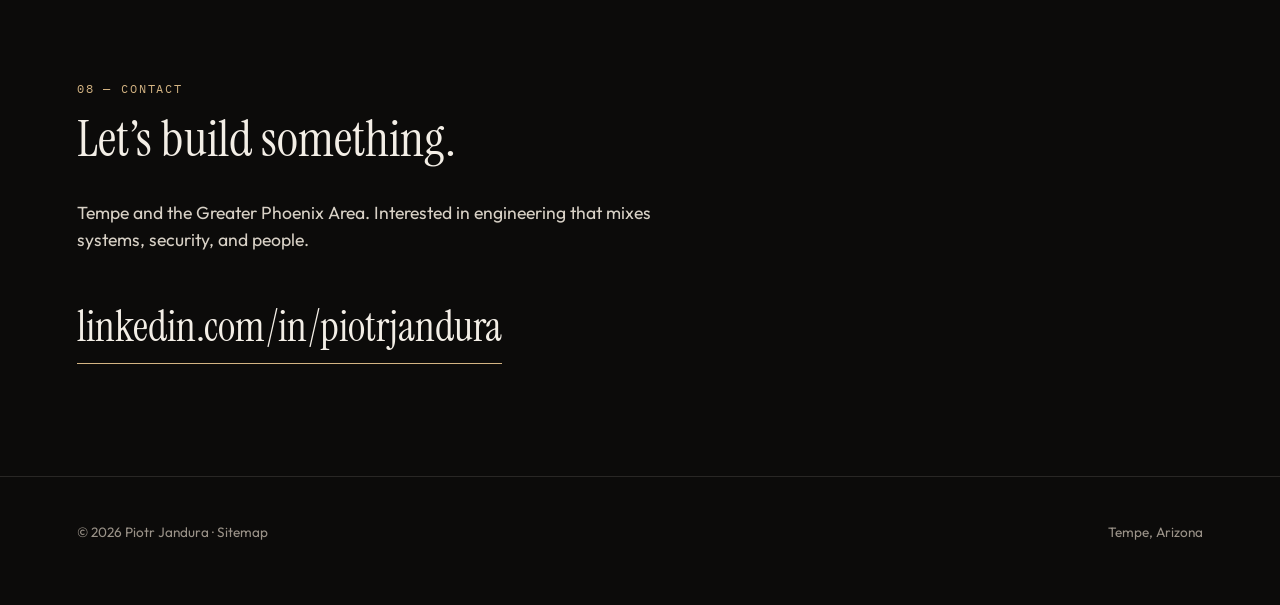
==== commit c748c257: "Pin the PJ mark to the top-right of the header so it stays visible on the live site. Co-authored-by:" ====
--- a/index.html
+++ b/index.html
@@ -21,12 +21,6 @@
     <div class="noise" aria-hidden="true"></div>
 
     <header class="nav">
-      <a class="mark" href="/" aria-label="Piotr Jandura home">
-        <svg class="mark-logo" viewBox="0 0 86 56" aria-hidden="true" focusable="false">
-          <path fill="currentColor" fill-rule="evenodd" d="M2 2h26c13 0 23 8.2 23 20.5S41 43 28 43H14v11H2V2zm12 10v21h13c7 0 12.5-4.4 12.5-10.5S34 12 27 12H14z"/>
-          <path fill="currentColor" d="M84 2H70v28.5c0 8.2-4.6 13-12.4 13-5.4 0-9.4-2-12.2-5.6l-9 7.2C41 50.6 48 55 58.2 55 73.4 55 84 45.2 84 30.2V2z"/>
-        </svg>
-      </a>
       <button
         class="nav-toggle"
         type="button"
@@ -54,6 +48,7 @@
           >LinkedIn</a
         >
       </div>
+      <a class="mark" href="/" aria-label="Piotr Jandura home">PJ</a>
     </header>
 
     <main>
--- a/styles.css
+++ b/styles.css
@@ -79,21 +79,19 @@
 }
 
 .mark {
-  font-family: var(--serif);
-  font-size: 1.45rem;
-  letter-spacing: 0.06em;
+  position: absolute;
+  top: 1rem;
+  right: 6vw;
+  z-index: 1;
+  font-family: var(--sans);
+  font-weight: 600;
+  font-size: 1.2rem;
+  letter-spacing: 0.14em;
+  text-transform: uppercase;
   min-height: 44px;
   display: inline-flex;
   align-items: center;
-  gap: 0.45rem;
   color: var(--ink);
-  flex-shrink: 0;
-}
-
-.mark-logo {
-  display: block;
-  width: 3.4rem;
-  height: 2.2rem;
   flex-shrink: 0;
 }
 
@@ -132,6 +130,7 @@
 .nav-links {
   display: flex;
   gap: 1.4rem;
+  margin-right: auto;
   font-size: 0.82rem;
   letter-spacing: 0.08em;
   text-transform: uppercase;
@@ -156,6 +155,7 @@
   align-items: center;
   gap: 0.5rem;
   flex-shrink: 0;
+  margin-right: 3.6rem;
 }
 
 .nav-cta {
@@ -577,18 +577,20 @@
     padding: 0.7rem 1.1rem;
   }
 
-  .mark {
-    order: 1;
-  }
-
   .nav-toggle {
     display: inline-flex;
-    order: 3;
+    order: 1;
   }
 
   .nav-actions {
     order: 2;
     margin-left: auto;
+    margin-right: 3.1rem;
+  }
+
+  .mark {
+    top: 0.7rem;
+    right: 1.1rem;
   }
 
   .nav-cta {
@@ -603,6 +605,7 @@
     flex-basis: 100%;
     width: 100%;
     order: 4;
+    margin-right: 0;
     padding: 0.15rem 0 0.35rem;
   }
 
@@ -702,26 +705,22 @@
   }
 }
 
-body.epics-soon {
+body.epics-dash {
   min-height: 100vh;
   min-height: 100dvh;
   display: flex;
   flex-direction: column;
 }
 
-.epics-soon .nav {
-  display: grid;
-  grid-template-columns: minmax(0, 1fr) auto minmax(0, 1fr);
+.epics-dash .nav {
+  display: flex;
   align-items: center;
+  justify-content: flex-end;
   flex-wrap: nowrap;
 }
 
-.epics-soon .mark {
-  justify-self: start;
-}
-
 .epics-soon-brand {
-  justify-self: center;
+  margin-right: auto;
   font-size: 0.82rem;
   letter-spacing: 0.14em;
   text-transform: uppercase;
@@ -729,49 +728,280 @@
   font-family: var(--mono);
 }
 
-.epics-soon .nav-cta {
-  justify-self: end;
-}
-
-.epics-soon main {
+.epics-lang {
+  min-width: 0;
+  margin-right: 3.6rem;
+}
+
+.epics-dash main {
   flex: 1;
-  display: flex;
-  align-items: center;
-  justify-content: center;
   width: 100%;
   max-width: none;
   margin: 0;
-  padding: 2.5rem 6vw;
-  text-align: center;
-}
-
-.epics-soon-copy {
-  display: flex;
-  flex-direction: column;
-  align-items: center;
-  width: 100%;
-  max-width: 40rem;
-}
-
-.epics-soon h1 {
-  margin: 0.35rem 0 1rem;
+  padding: 1.35rem 2.4vw 2.6rem;
+}
+
+.epics-head {
+  display: flex;
+  align-items: baseline;
+  justify-content: space-between;
+  gap: 1.25rem 2rem;
+  margin: 0.15rem 0 1rem;
+}
+
+.epics-dash h1 {
+  margin: 0.15rem 0 0;
   font-family: var(--serif);
-  font-size: clamp(3.2rem, 12vw, 7rem);
+  font-size: clamp(2.1rem, 4.6vw, 3.2rem);
   font-weight: 400;
   line-height: 0.95;
-  text-align: center;
-}
-
-.epics-soon .lede {
+}
+
+.epics-dash .lede {
   margin: 0;
-  max-width: 28rem;
-  text-align: center;
-}
-
-.epics-soon footer {
-  justify-content: center;
-  text-align: center;
-  gap: 0.35rem 1.5rem;
+  max-width: none;
+  text-align: right;
+  font-size: 0.95rem;
+}
+
+.epics-toolbar {
+  display: flex;
+  flex-wrap: wrap;
+  align-items: flex-end;
+  column-gap: 1.65rem;
+  row-gap: 0.85rem;
+  padding: 0.7rem 0 0.85rem;
+  margin-bottom: 1.15rem;
+  border-top: 1px solid var(--line);
+  border-bottom: 1px solid var(--line);
+}
+
+.epics-group {
+  display: flex;
+  flex-direction: column;
+  gap: 0.28rem;
+  min-width: 0;
+}
+
+.epics-group-chart {
+  flex: 1 1 28rem;
+}
+
+.epics-panel {
+  border-top: 1px solid var(--line);
+  padding: 0.95rem 0 0;
+  min-width: 0;
+}
+
+.epics-chart-card {
+  margin-bottom: 1.35rem;
+  padding-top: 0.85rem;
+}
+
+.epics-switch,
+.epics-inline,
+.epics-field-row {
+  display: flex;
+  flex-wrap: wrap;
+  align-items: center;
+}
+
+.epics-switch {
+  gap: 0.1rem;
+}
+
+.epics-inline {
+  gap: 0.85rem 1.15rem;
+}
+
+.epics-field {
+  display: flex;
+  flex-direction: column;
+  gap: 0.18rem;
+  font-size: 0.68rem;
+  letter-spacing: 0.1em;
+  text-transform: uppercase;
+  color: var(--muted);
+  font-family: var(--mono);
+}
+
+.epics-select,
+.epics-chip {
+  font-family: var(--mono);
+  font-size: 0.78rem;
+  letter-spacing: 0.04em;
+  color: var(--ink);
+  background: transparent;
+  border: 0;
+  border-radius: 0;
+  min-height: 2rem;
+}
+
+.epics-select {
+  width: auto;
+  max-width: 100%;
+  padding: 0.15rem 1.15rem 0.2rem 0;
+  border-bottom: 1px solid var(--line);
+  appearance: none;
+  background-image: url("data:image/svg+xml,%3Csvg xmlns='http://www.w3.org/2000/svg' width='10' height='6'%3E%3Cpath fill='none' stroke='%239a9288' stroke-width='1.2' d='M1 1l4 4 4-4'/%3E%3C/svg%3E");
+  background-repeat: no-repeat;
+  background-position: right 0.05rem center;
+  cursor: pointer;
+}
+
+.epics-select-fit {
+  field-sizing: content;
+}
+
+.epics-date {
+  min-width: 9.5rem;
+  color-scheme: dark;
+}
+
+.epics-chip {
+  padding: 0.12rem 0.35rem;
+  cursor: pointer;
+  color: var(--muted);
+}
+
+.epics-chip.is-on {
+  color: var(--brass);
+  box-shadow: inset 0 -1px 0 var(--brass);
+}
+
+.epics-badge {
+  font-family: var(--mono);
+  font-size: 0.68rem;
+  letter-spacing: 0.1em;
+  color: var(--brass);
+  flex-shrink: 0;
+}
+
+.epics-meta {
+  margin: 0;
+  font-family: var(--mono);
+  font-size: 0.68rem;
+  letter-spacing: 0.1em;
+  text-transform: uppercase;
+  color: var(--muted);
+  white-space: nowrap;
+}
+
+.epics-layout {
+  display: grid;
+  grid-template-columns: minmax(0, 1fr) minmax(0, 1fr) minmax(0, 1.55fr);
+  gap: 1.5rem 2rem;
+  align-items: start;
+}
+
+.epics-card-top {
+  display: flex;
+  justify-content: space-between;
+  gap: 1rem;
+  align-items: baseline;
+}
+
+.epics-chart {
+  position: relative;
+  height: min(48vh, 30rem);
+  min-height: 20rem;
+  margin-top: 0.45rem;
+}
+
+.epics-stat {
+  display: flex;
+  justify-content: space-between;
+  gap: 1rem;
+  align-items: baseline;
+  margin-top: 0.45rem;
+  padding-top: 0.45rem;
+  border-top: 1px solid var(--line);
+  font-size: 0.88rem;
+  color: var(--muted);
+}
+
+.epics-stat strong,
+.epics-extras strong {
+  font-family: var(--serif);
+  font-size: clamp(1.3rem, 2vw, 1.7rem);
+  font-weight: 400;
+  color: var(--ink);
+  letter-spacing: -0.03em;
+}
+
+.epics-stat em {
+  font-style: normal;
+  font-family: var(--mono);
+  font-size: 0.68rem;
+  letter-spacing: 0.1em;
+  text-transform: uppercase;
+}
+
+.epics-extras {
+  display: grid;
+  grid-template-columns: 1fr 1fr;
+  gap: 0.85rem 1.25rem;
+  margin-top: 0.55rem;
+}
+
+.epics-extras > div {
+  display: flex;
+  flex-direction: column;
+  gap: 0.15rem;
+  font-size: 0.82rem;
+  color: var(--muted);
+}
+
+.epics-sensors {
+  display: grid;
+  grid-template-columns: repeat(3, minmax(0, 1fr));
+  gap: 0 1.5rem;
+  margin-top: 0.35rem;
+}
+
+.epics-sensors article {
+  min-width: 0;
+}
+
+.epics-dash footer {
+  max-width: none;
+  width: 100%;
+  padding-left: 2.4vw;
+  padding-right: 2.4vw;
+}
+
+@media (max-width: 1100px) {
+  .epics-layout,
+  .epics-sensors {
+    grid-template-columns: 1fr 1fr;
+  }
+
+  .epics-sensors-panel {
+    grid-column: 1 / -1;
+  }
+
+  .epics-head {
+    flex-direction: column;
+    align-items: flex-start;
+    gap: 0.4rem;
+  }
+
+  .epics-dash .lede {
+    text-align: left;
+  }
+}
+
+@media (max-width: 900px) {
+  .epics-layout,
+  .epics-extras,
+  .epics-sensors {
+    grid-template-columns: 1fr;
+  }
+
+  .epics-chart {
+    height: 17rem;
+    min-height: 15rem;
+  }
 }
 
 body.balance-page {
@@ -1350,6 +1580,52 @@
   border-color: var(--brass);
 }
 
+.shame-save {
+  position: fixed;
+  inset: 0;
+  z-index: 80;
+  display: none;
+  flex-direction: column;
+  align-items: center;
+  justify-content: center;
+  gap: 0.85rem;
+  padding: 1.5rem;
+  background: rgba(8, 7, 6, 0.92);
+}
+
+.shame-save.is-open {
+  display: flex;
+}
+
+.shame-save img {
+  max-width: min(100%, 22rem);
+  max-height: 70vh;
+  border: 1px solid var(--line);
+  background: #0c0b0a;
+}
+
+.shame-save p {
+  margin: 0;
+  color: var(--muted);
+  font-family: var(--mono);
+  font-size: 0.72rem;
+  letter-spacing: 0.06em;
+  text-transform: uppercase;
+  text-align: center;
+}
+
+.shame-save-close {
+  border: 1px solid var(--line);
+  background: transparent;
+  color: var(--brass);
+  font-family: var(--mono);
+  font-size: 0.68rem;
+  letter-spacing: 0.1em;
+  text-transform: uppercase;
+  padding: 0.45rem 0.9rem;
+  border-radius: 999px;
+}
+
 .balance-page footer {
   justify-content: center;
   text-align: center;
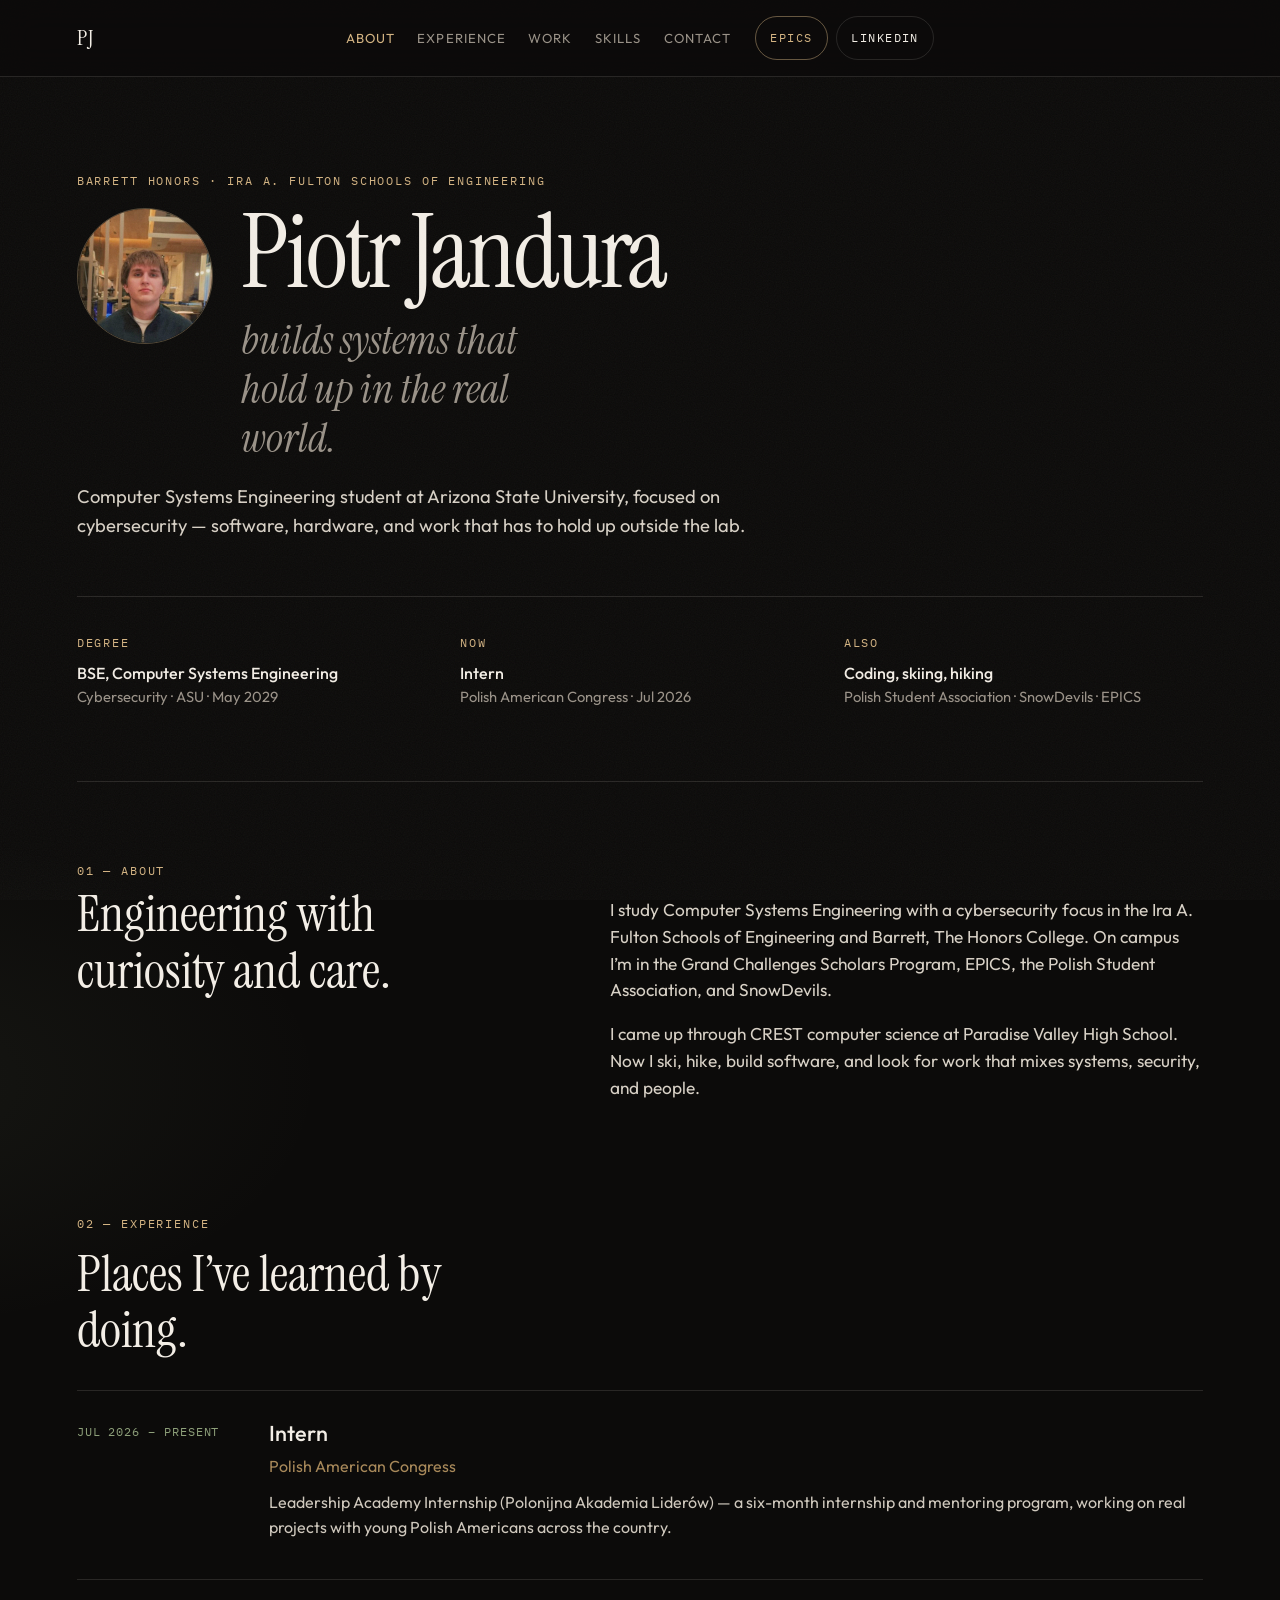
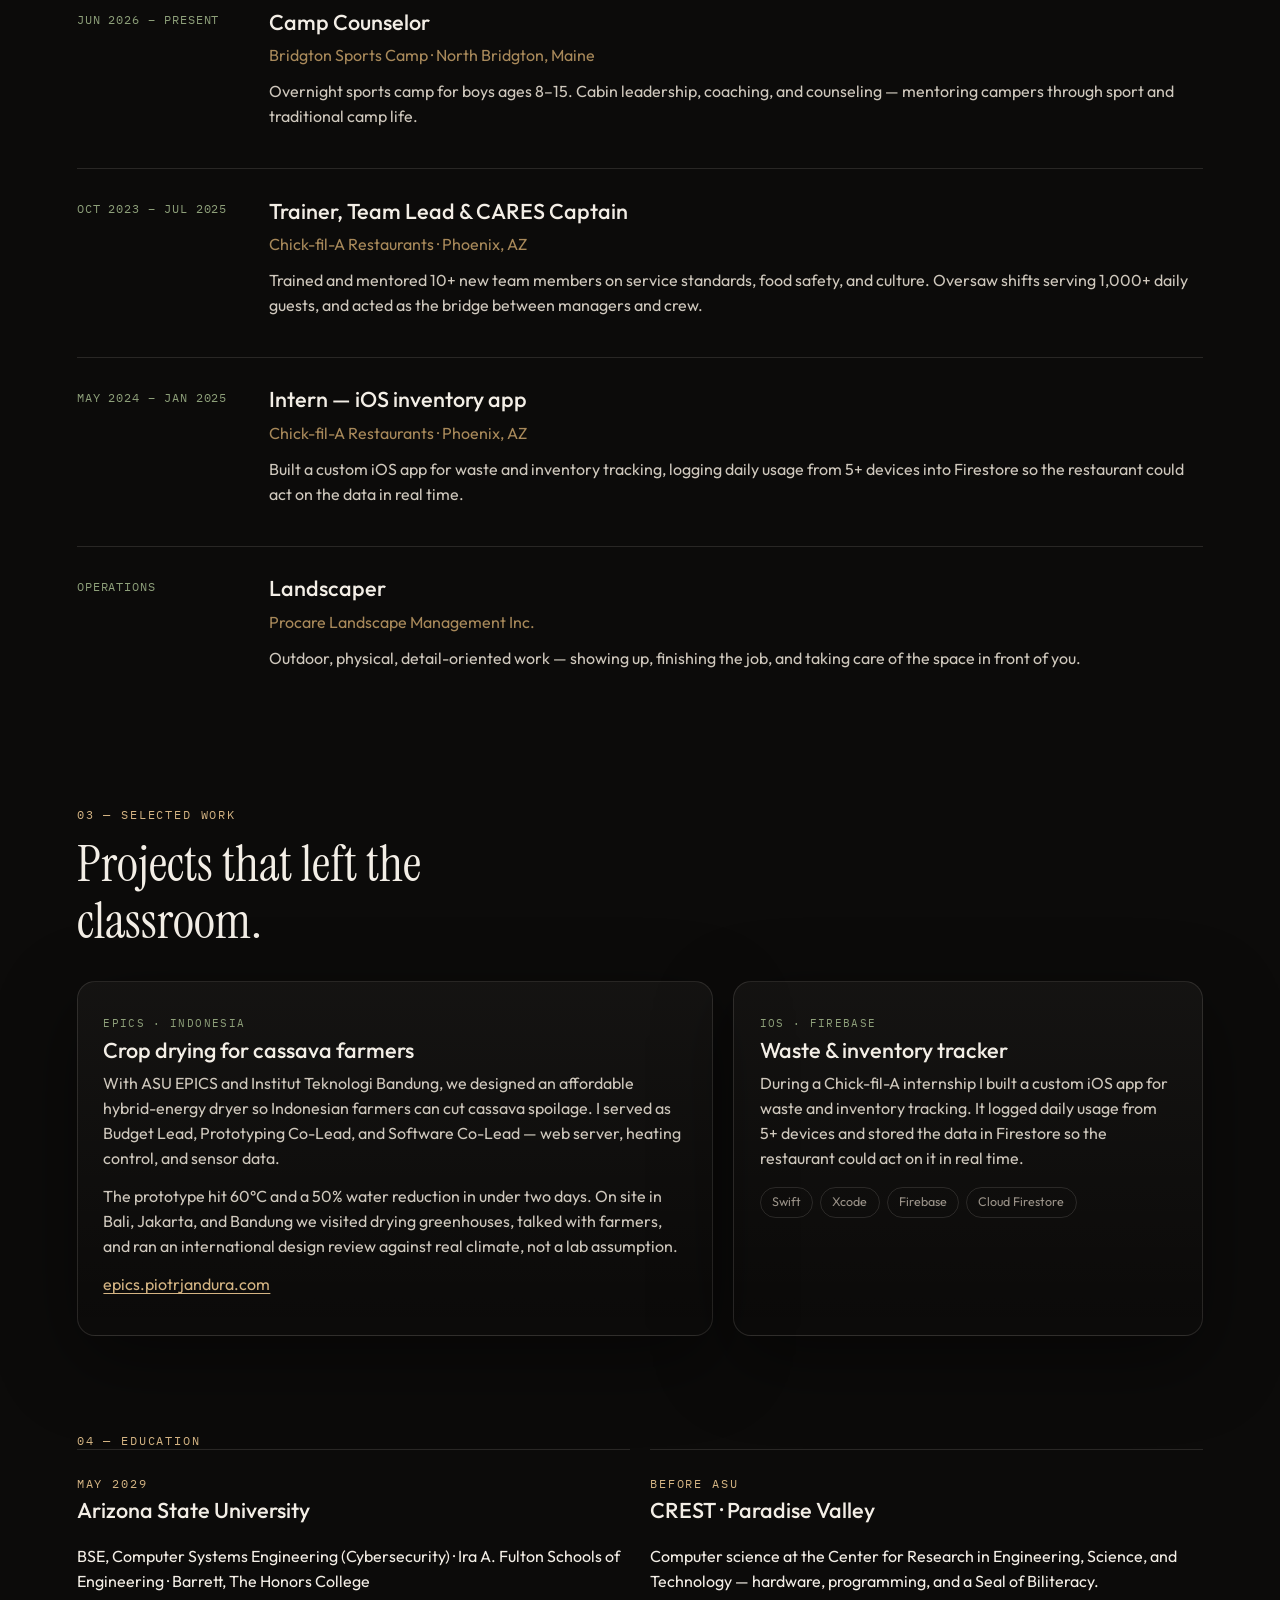
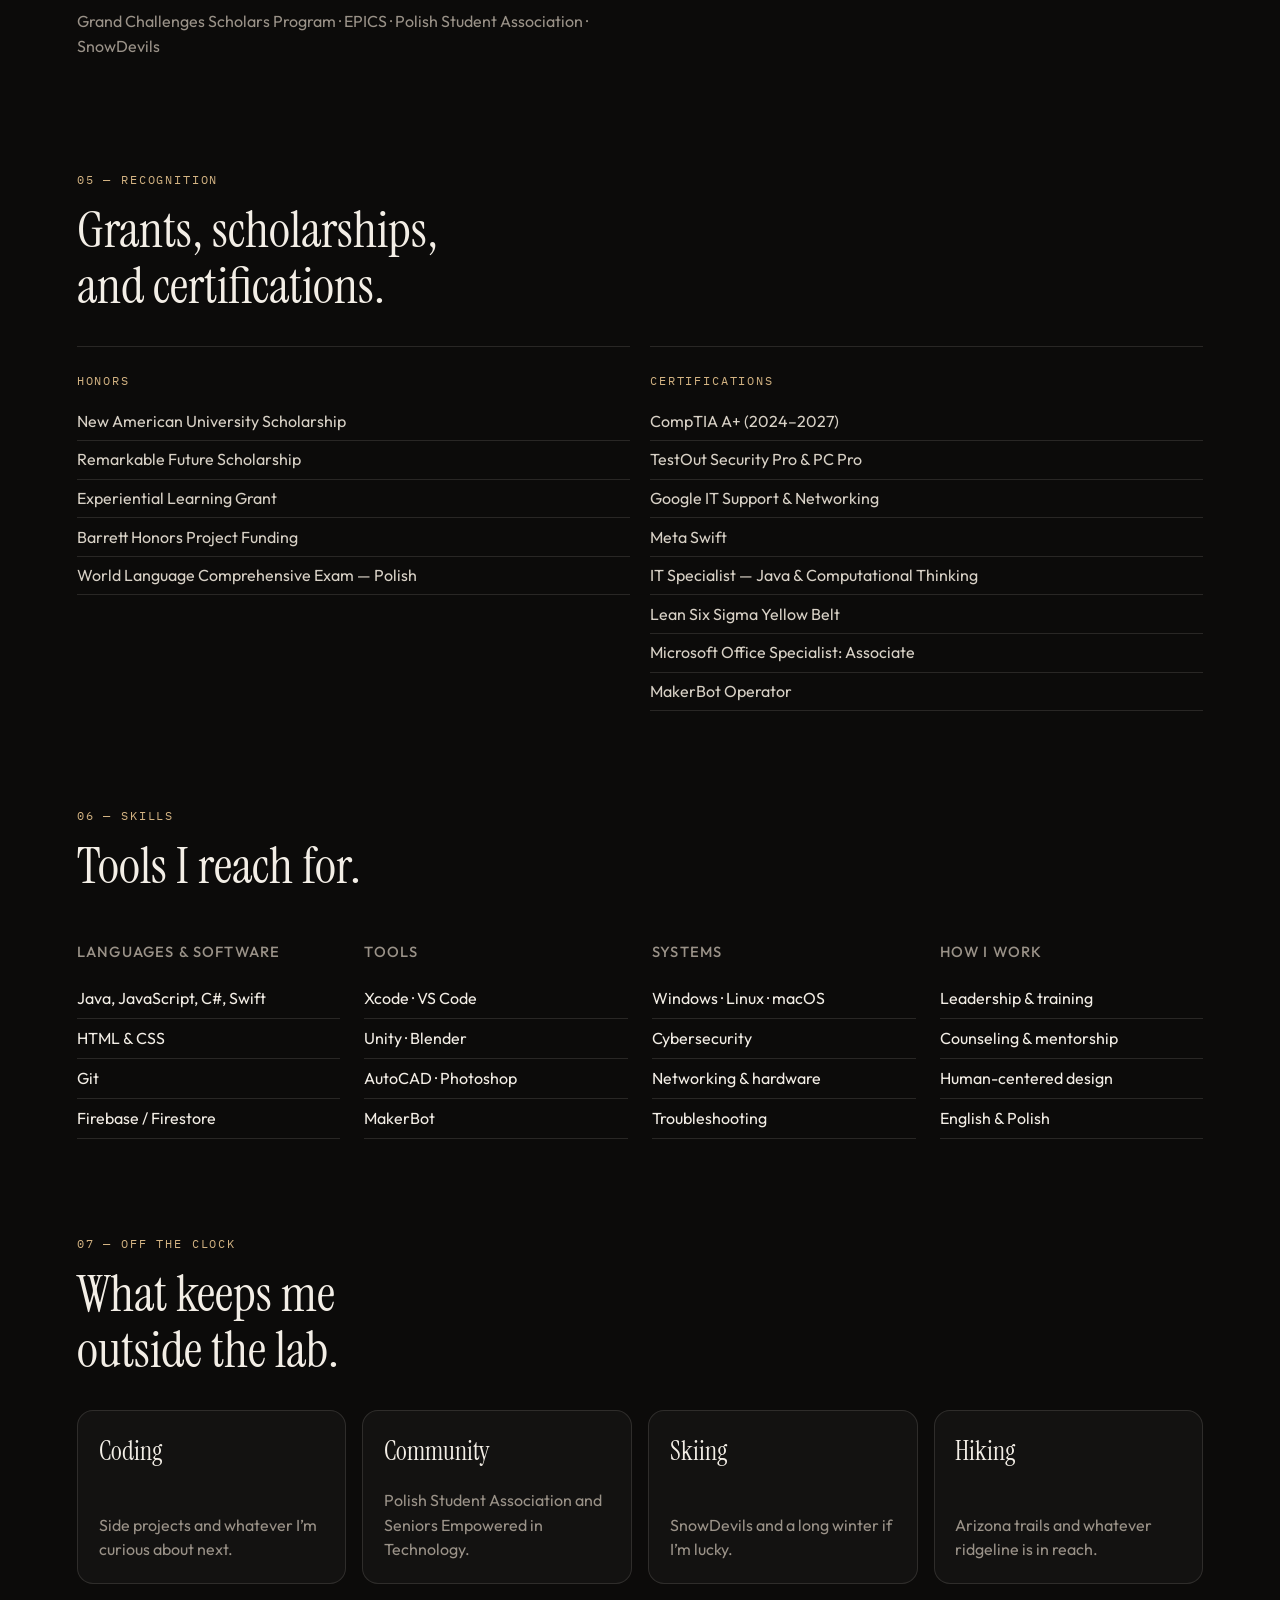
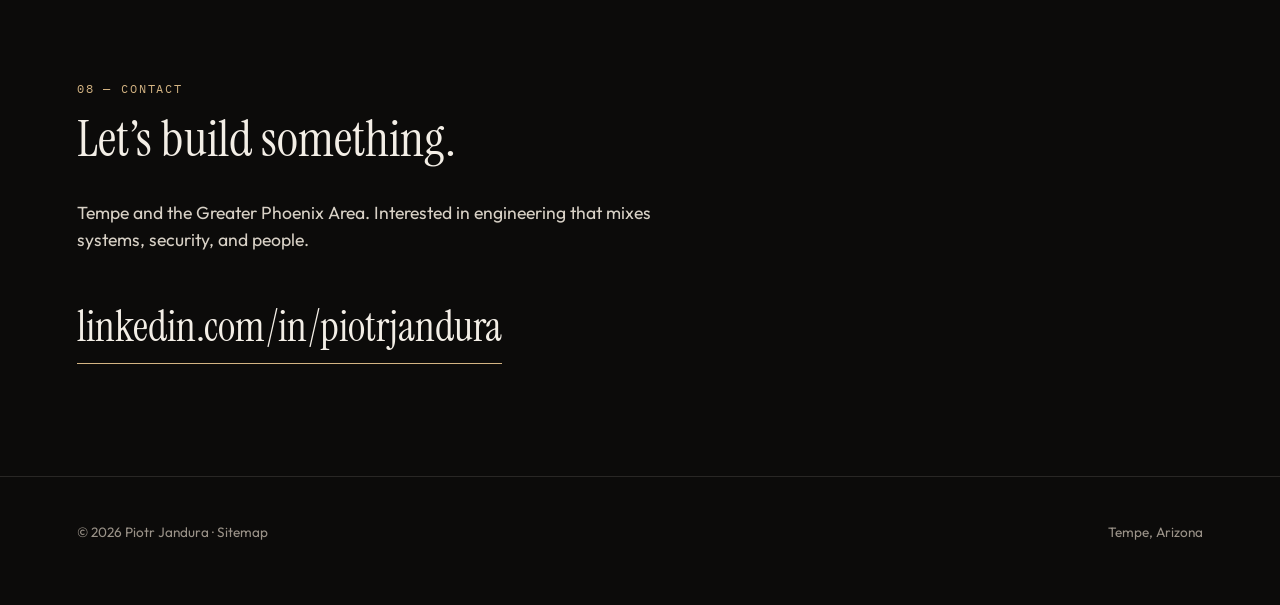
==== commit 9e03d8dc: "Keep PJ on the left and center the rest of the header. Co-authored-by: Cursor <cursoragent@cursor.co" ====
--- a/index.html
+++ b/index.html
@@ -21,6 +21,7 @@
     <div class="noise" aria-hidden="true"></div>
 
     <header class="nav">
+      <a class="mark" href="/" aria-label="Piotr Jandura home">PJ</a>
       <button
         class="nav-toggle"
         type="button"
@@ -31,24 +32,25 @@
         <span></span>
         <span></span>
       </button>
-      <nav class="nav-links" id="primary-nav" aria-label="Primary">
-        <a href="/#about">About</a>
-        <a href="/#experience">Experience</a>
-        <a href="/#work">Work</a>
-        <a href="/#skills">Skills</a>
-        <a href="/#contact">Contact</a>
-      </nav>
-      <div class="nav-actions">
-        <a class="nav-cta nav-cta-epics" href="https://epics.piotrjandura.com">EPICS</a>
-        <a
-          class="nav-cta"
-          href="https://www.linkedin.com/in/piotrjandura"
-          target="_blank"
-          rel="noopener noreferrer"
-          >LinkedIn</a
-        >
+      <div class="nav-center">
+        <nav class="nav-links" id="primary-nav" aria-label="Primary">
+          <a href="/#about">About</a>
+          <a href="/#experience">Experience</a>
+          <a href="/#work">Work</a>
+          <a href="/#skills">Skills</a>
+          <a href="/#contact">Contact</a>
+        </nav>
+        <div class="nav-actions">
+          <a class="nav-cta nav-cta-epics" href="https://epics.piotrjandura.com">EPICS</a>
+          <a
+            class="nav-cta"
+            href="https://www.linkedin.com/in/piotrjandura"
+            target="_blank"
+            rel="noopener noreferrer"
+            >LinkedIn</a
+          >
+        </div>
       </div>
-      <a class="mark" href="/" aria-label="Piotr Jandura home">PJ</a>
     </header>
 
     <main>
--- a/styles.css
+++ b/styles.css
@@ -68,10 +68,10 @@
   left: 0;
   right: 0;
   z-index: 40;
-  display: flex;
+  display: grid;
+  grid-template-columns: 1fr auto 1fr;
   align-items: center;
-  justify-content: space-between;
-  gap: 1.5rem;
+  gap: 1rem;
   padding: 1rem 6vw;
   backdrop-filter: blur(16px);
   background: rgba(12, 11, 10, 0.72);
@@ -79,15 +79,14 @@
 }
 
 .mark {
-  position: absolute;
-  top: 1rem;
-  right: 6vw;
-  z-index: 1;
-  font-family: var(--sans);
-  font-weight: 600;
-  font-size: 1.2rem;
-  letter-spacing: 0.14em;
-  text-transform: uppercase;
+  grid-column: 1;
+  justify-self: start;
+  z-index: 2;
+  font-family: var(--serif);
+  font-weight: 400;
+  font-size: 1.4rem;
+  letter-spacing: 0.06em;
+  text-transform: none;
   min-height: 44px;
   display: inline-flex;
   align-items: center;
@@ -95,8 +94,17 @@
   flex-shrink: 0;
 }
 
+.nav-center {
+  grid-column: 2;
+  display: flex;
+  align-items: center;
+  gap: 1.5rem;
+}
+
 .nav-toggle {
   display: none;
+  grid-column: 3;
+  justify-self: end;
   width: 44px;
   height: 44px;
   padding: 0;
@@ -130,7 +138,6 @@
 .nav-links {
   display: flex;
   gap: 1.4rem;
-  margin-right: auto;
   font-size: 0.82rem;
   letter-spacing: 0.08em;
   text-transform: uppercase;
@@ -155,7 +162,6 @@
   align-items: center;
   gap: 0.5rem;
   flex-shrink: 0;
-  margin-right: 3.6rem;
 }
 
 .nav-cta {
@@ -572,6 +578,7 @@
 
 @media (max-width: 900px) {
   .nav {
+    display: flex;
     flex-wrap: wrap;
     gap: 0.45rem 0.7rem;
     padding: 0.7rem 1.1rem;
@@ -579,18 +586,21 @@
 
   .nav-toggle {
     display: inline-flex;
-    order: 1;
-  }
-
-  .nav-actions {
-    order: 2;
     margin-left: auto;
-    margin-right: 3.1rem;
-  }
-
-  .mark {
-    top: 0.7rem;
-    right: 1.1rem;
+  }
+
+  .nav-center {
+    position: static;
+    display: none;
+    flex-basis: 100%;
+    width: 100%;
+    flex-direction: column;
+    align-items: stretch;
+    gap: 0;
+  }
+
+  .nav.is-open .nav-center {
+    display: flex;
   }
 
   .nav-cta {
@@ -599,18 +609,15 @@
   }
 
   .nav-links {
-    display: none;
+    display: flex;
     flex-direction: column;
     gap: 0;
-    flex-basis: 100%;
     width: 100%;
-    order: 4;
-    margin-right: 0;
     padding: 0.15rem 0 0.35rem;
   }
 
-  .nav.is-open .nav-links {
-    display: flex;
+  .nav-actions {
+    padding: 0.35rem 0 0.5rem;
   }
 
   .nav-links a {
@@ -715,12 +722,19 @@
 .epics-dash .nav {
   display: flex;
   align-items: center;
-  justify-content: flex-end;
-  flex-wrap: nowrap;
+  justify-content: flex-start;
+}
+
+.epics-nav-center {
+  position: absolute;
+  left: 50%;
+  transform: translateX(-50%);
+  display: flex;
+  align-items: center;
+  gap: 1.15rem;
 }
 
 .epics-soon-brand {
-  margin-right: auto;
   font-size: 0.82rem;
   letter-spacing: 0.14em;
   text-transform: uppercase;
@@ -730,7 +744,6 @@
 
 .epics-lang {
   min-width: 0;
-  margin-right: 3.6rem;
 }
 
 .epics-dash main {
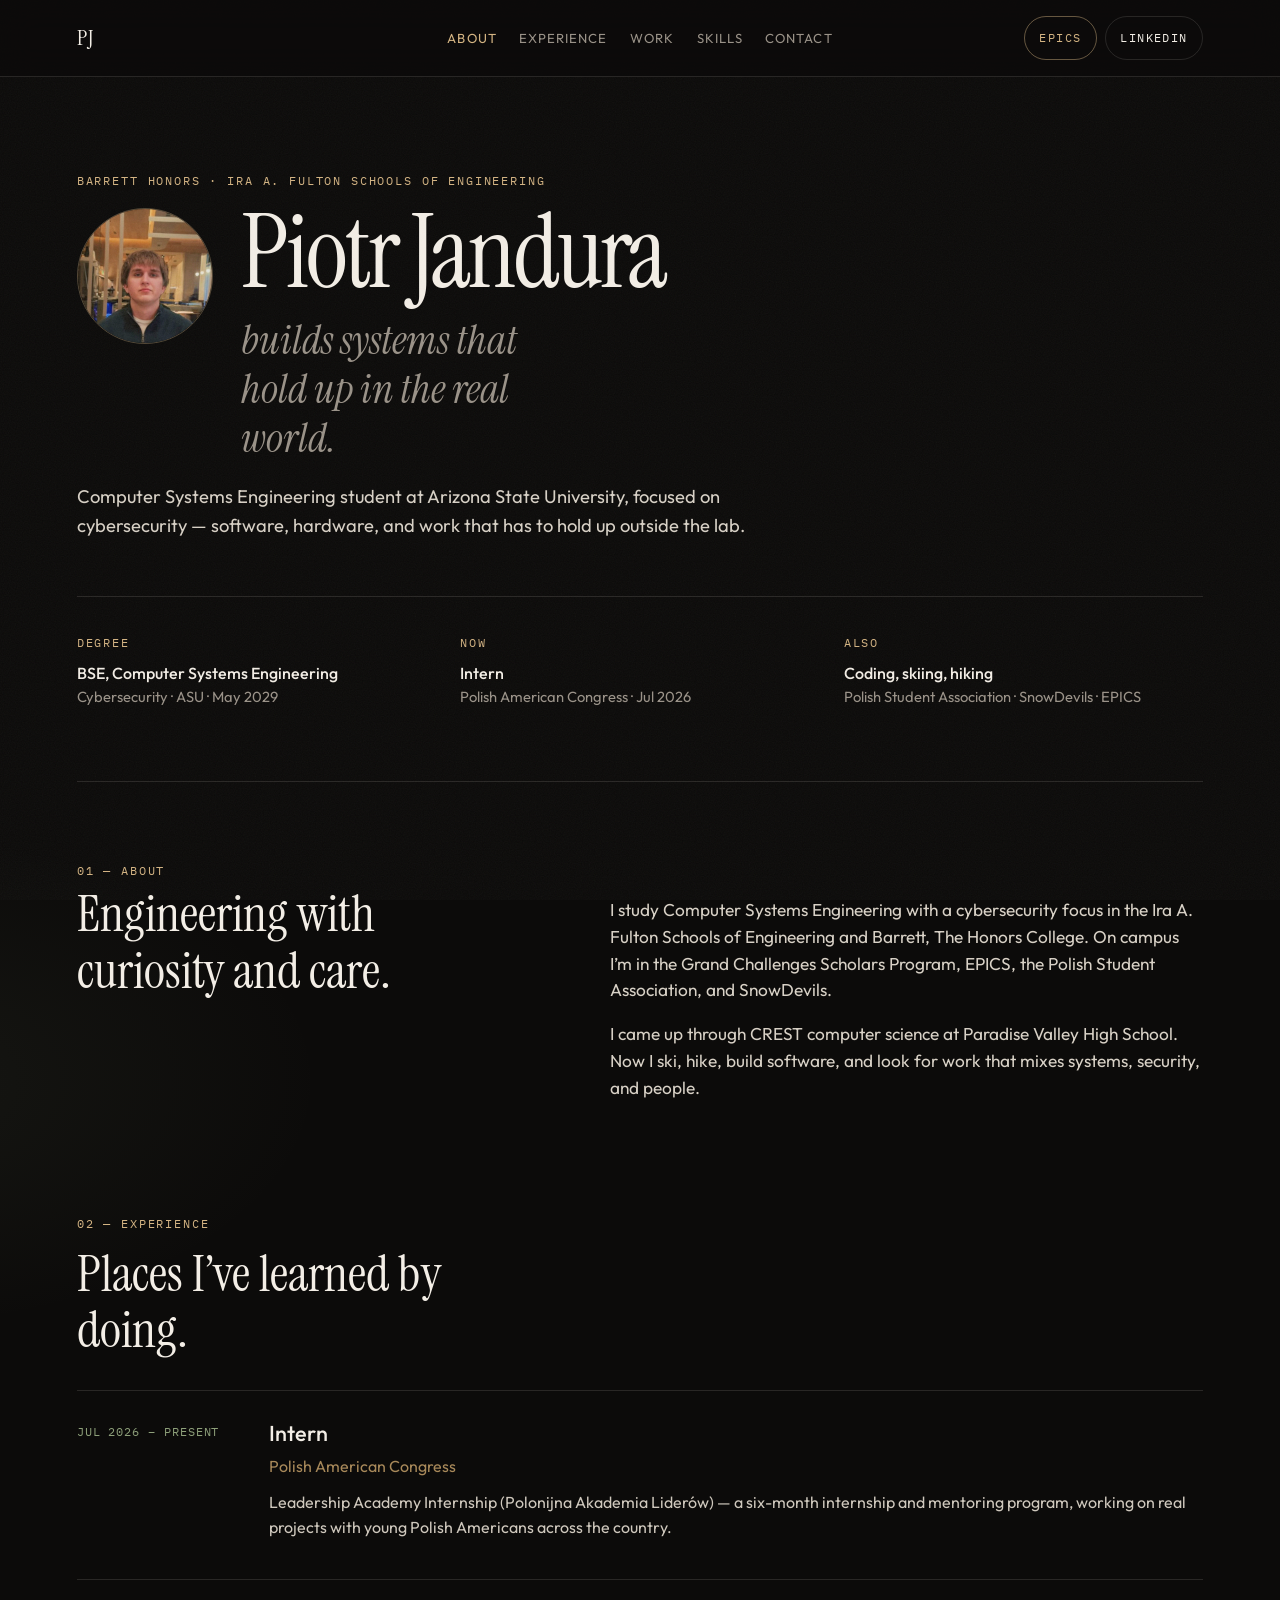
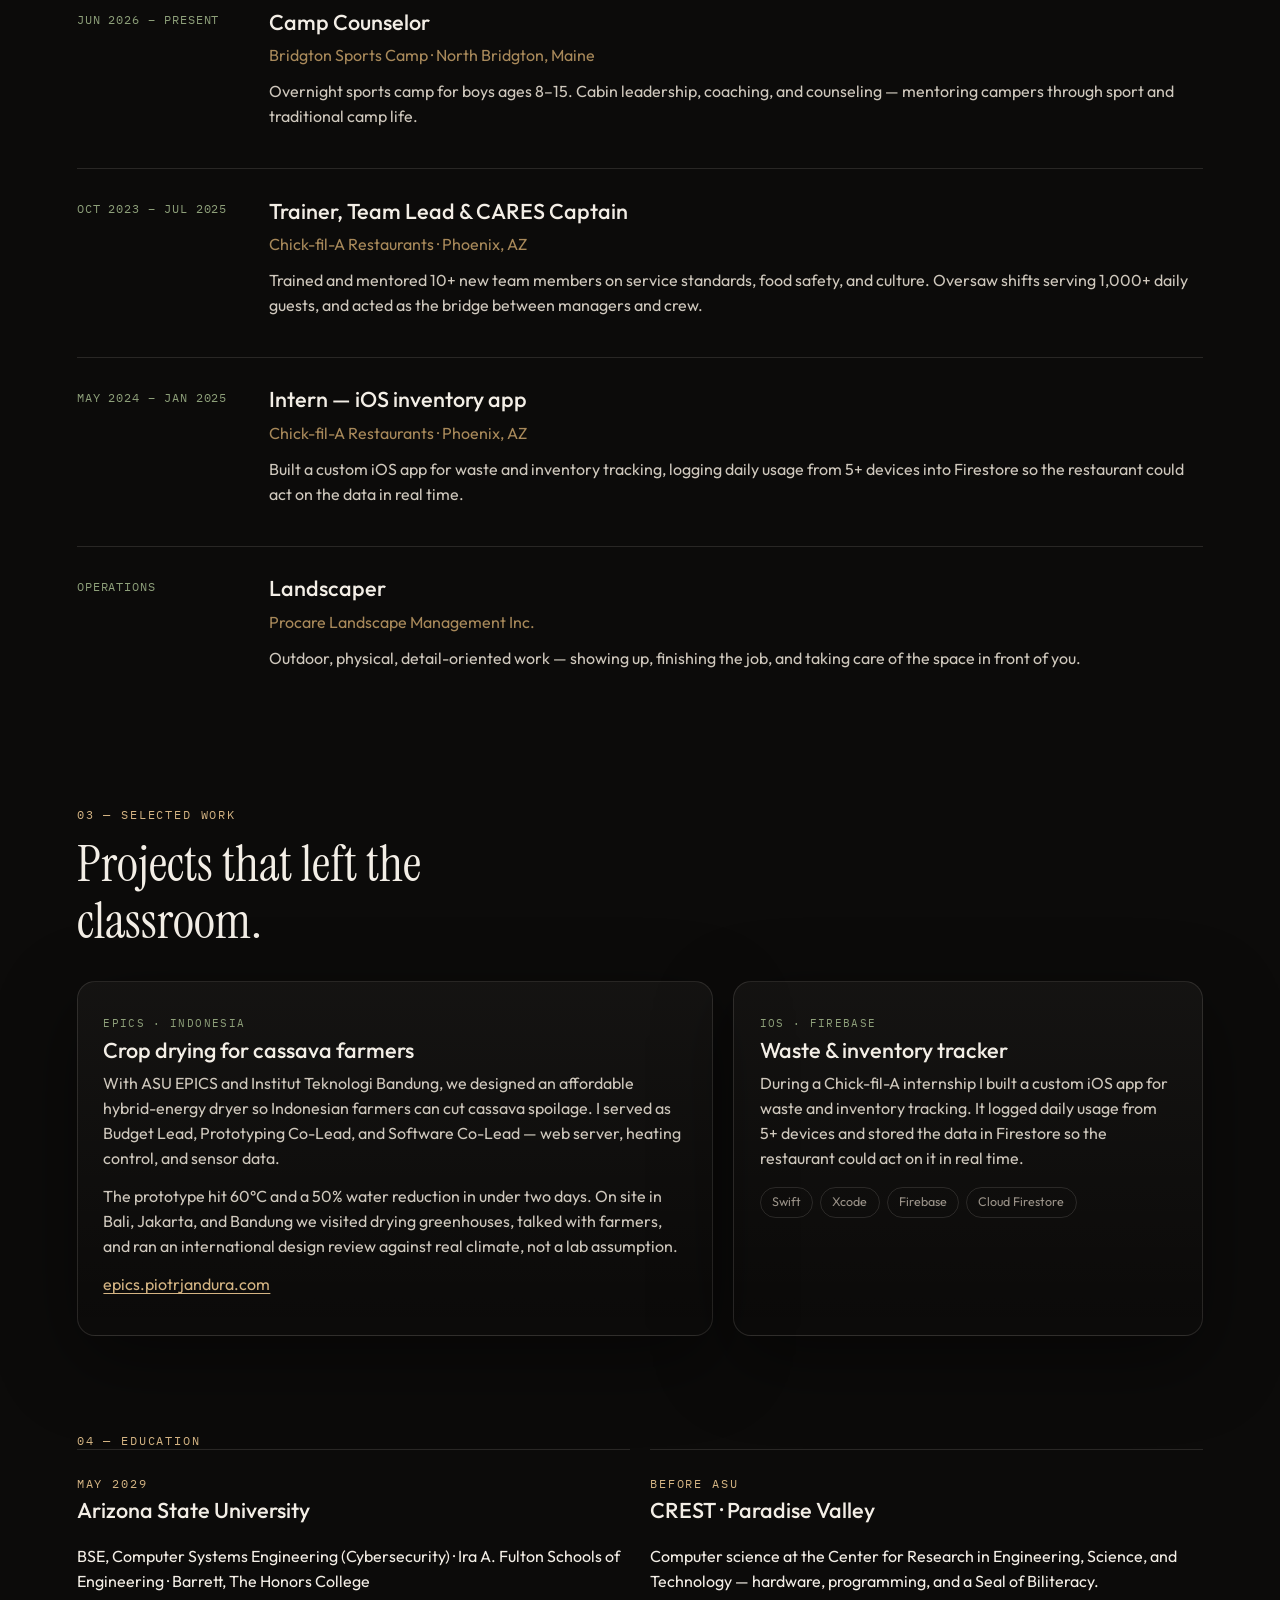
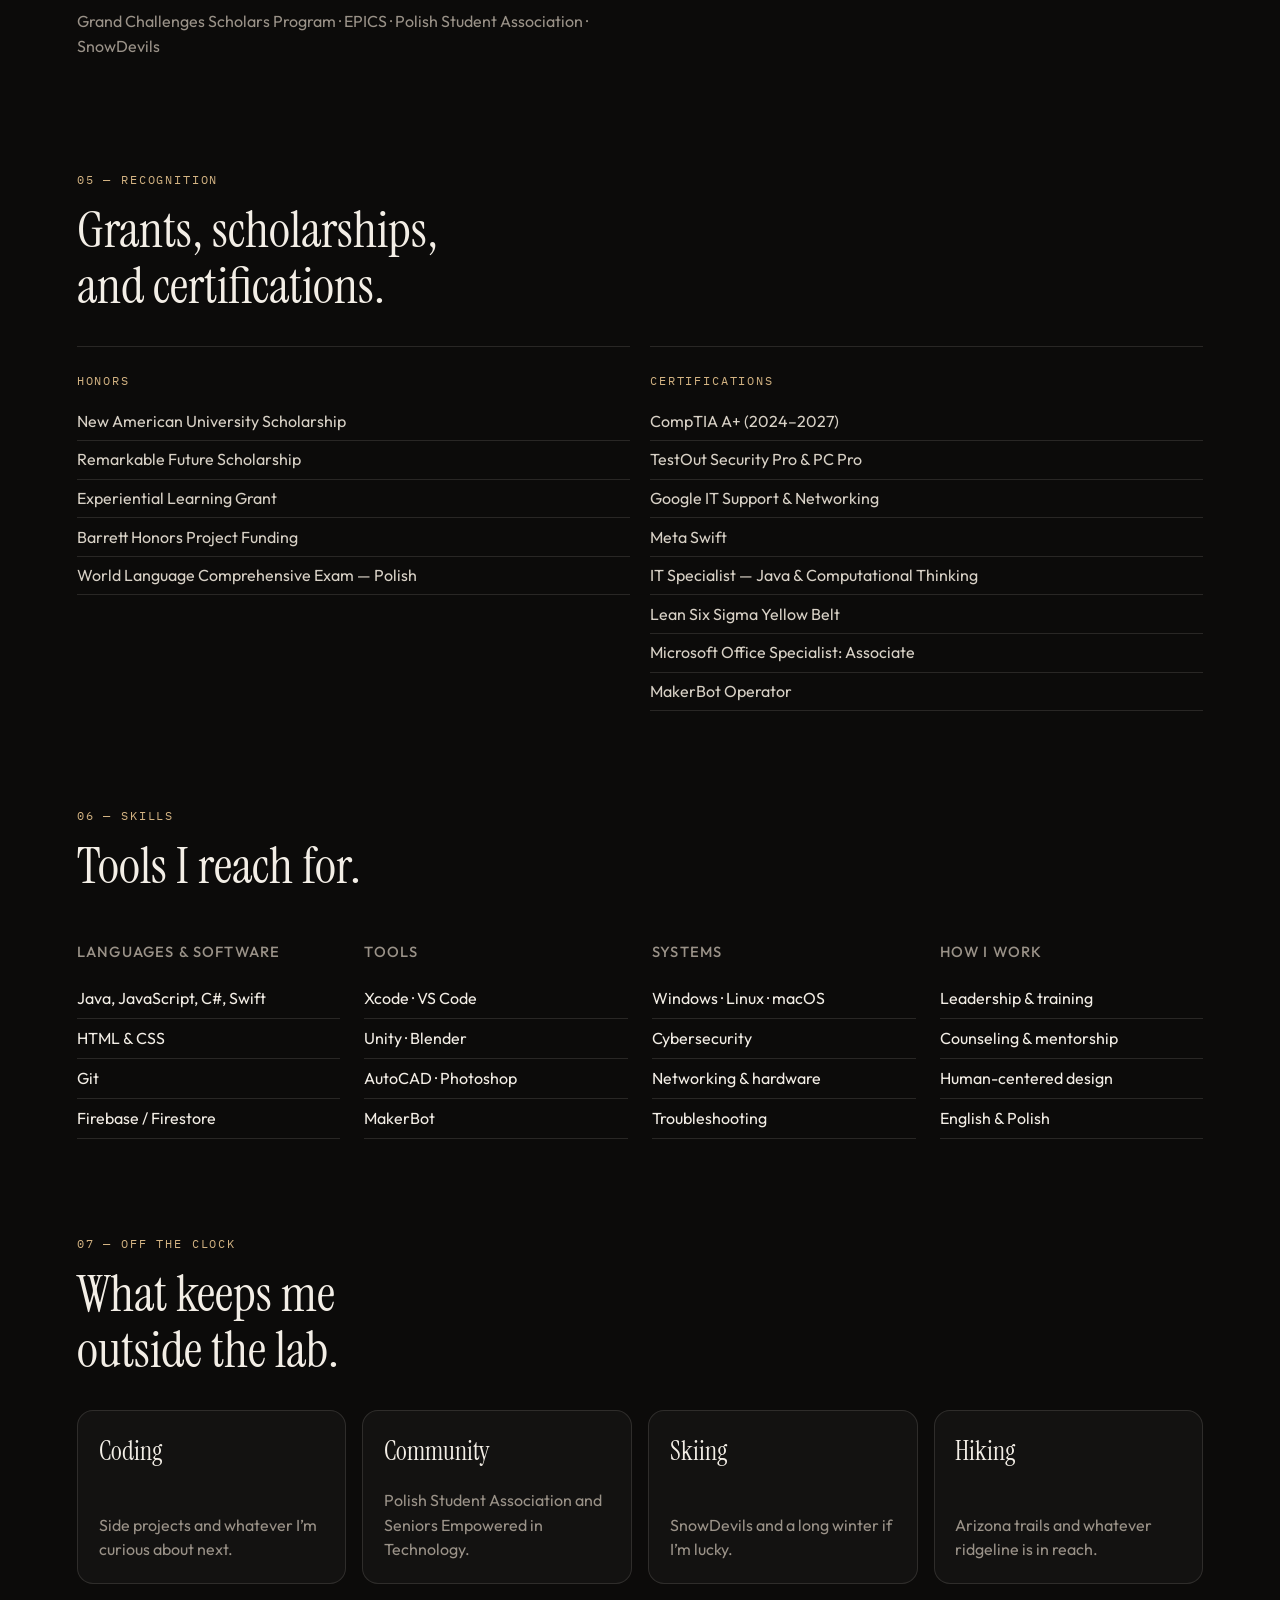
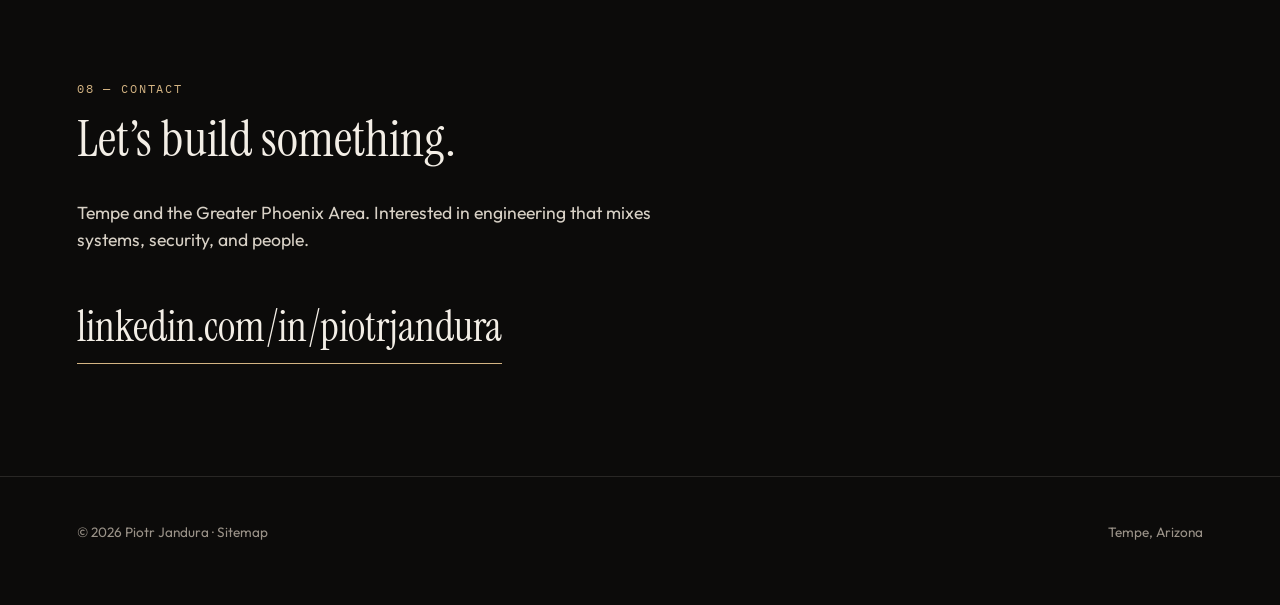
==== commit 11c180ce: "Keep EPICS and LinkedIn on the right instead of centering them with the nav. Co-authored-by: Cursor " ====
--- a/index.html
+++ b/index.html
@@ -40,16 +40,16 @@
           <a href="/#skills">Skills</a>
           <a href="/#contact">Contact</a>
         </nav>
-        <div class="nav-actions">
-          <a class="nav-cta nav-cta-epics" href="https://epics.piotrjandura.com">EPICS</a>
-          <a
-            class="nav-cta"
-            href="https://www.linkedin.com/in/piotrjandura"
-            target="_blank"
-            rel="noopener noreferrer"
-            >LinkedIn</a
-          >
-        </div>
+      </div>
+      <div class="nav-actions">
+        <a class="nav-cta nav-cta-epics" href="https://epics.piotrjandura.com">EPICS</a>
+        <a
+          class="nav-cta"
+          href="https://www.linkedin.com/in/piotrjandura"
+          target="_blank"
+          rel="noopener noreferrer"
+          >LinkedIn</a
+        >
       </div>
     </header>
 
--- a/styles.css
+++ b/styles.css
@@ -99,6 +99,15 @@
   display: flex;
   align-items: center;
   gap: 1.5rem;
+}
+
+.nav-actions {
+  grid-column: 3;
+  justify-self: end;
+  display: flex;
+  align-items: center;
+  gap: 0.5rem;
+  flex-shrink: 0;
 }
 
 .nav-toggle {
@@ -157,13 +166,6 @@
   color: var(--brass);
 }
 
-.nav-actions {
-  display: flex;
-  align-items: center;
-  gap: 0.5rem;
-  flex-shrink: 0;
-}
-
 .nav-cta {
   font-family: var(--mono);
   font-size: 0.75rem;
@@ -586,6 +588,11 @@
 
   .nav-toggle {
     display: inline-flex;
+    order: 3;
+  }
+
+  .nav-actions {
+    order: 2;
     margin-left: auto;
   }
 
@@ -597,6 +604,7 @@
     flex-direction: column;
     align-items: stretch;
     gap: 0;
+    order: 4;
   }
 
   .nav.is-open .nav-center {
@@ -614,10 +622,6 @@
     gap: 0;
     width: 100%;
     padding: 0.15rem 0 0.35rem;
-  }
-
-  .nav-actions {
-    padding: 0.35rem 0 0.5rem;
   }
 
   .nav-links a {
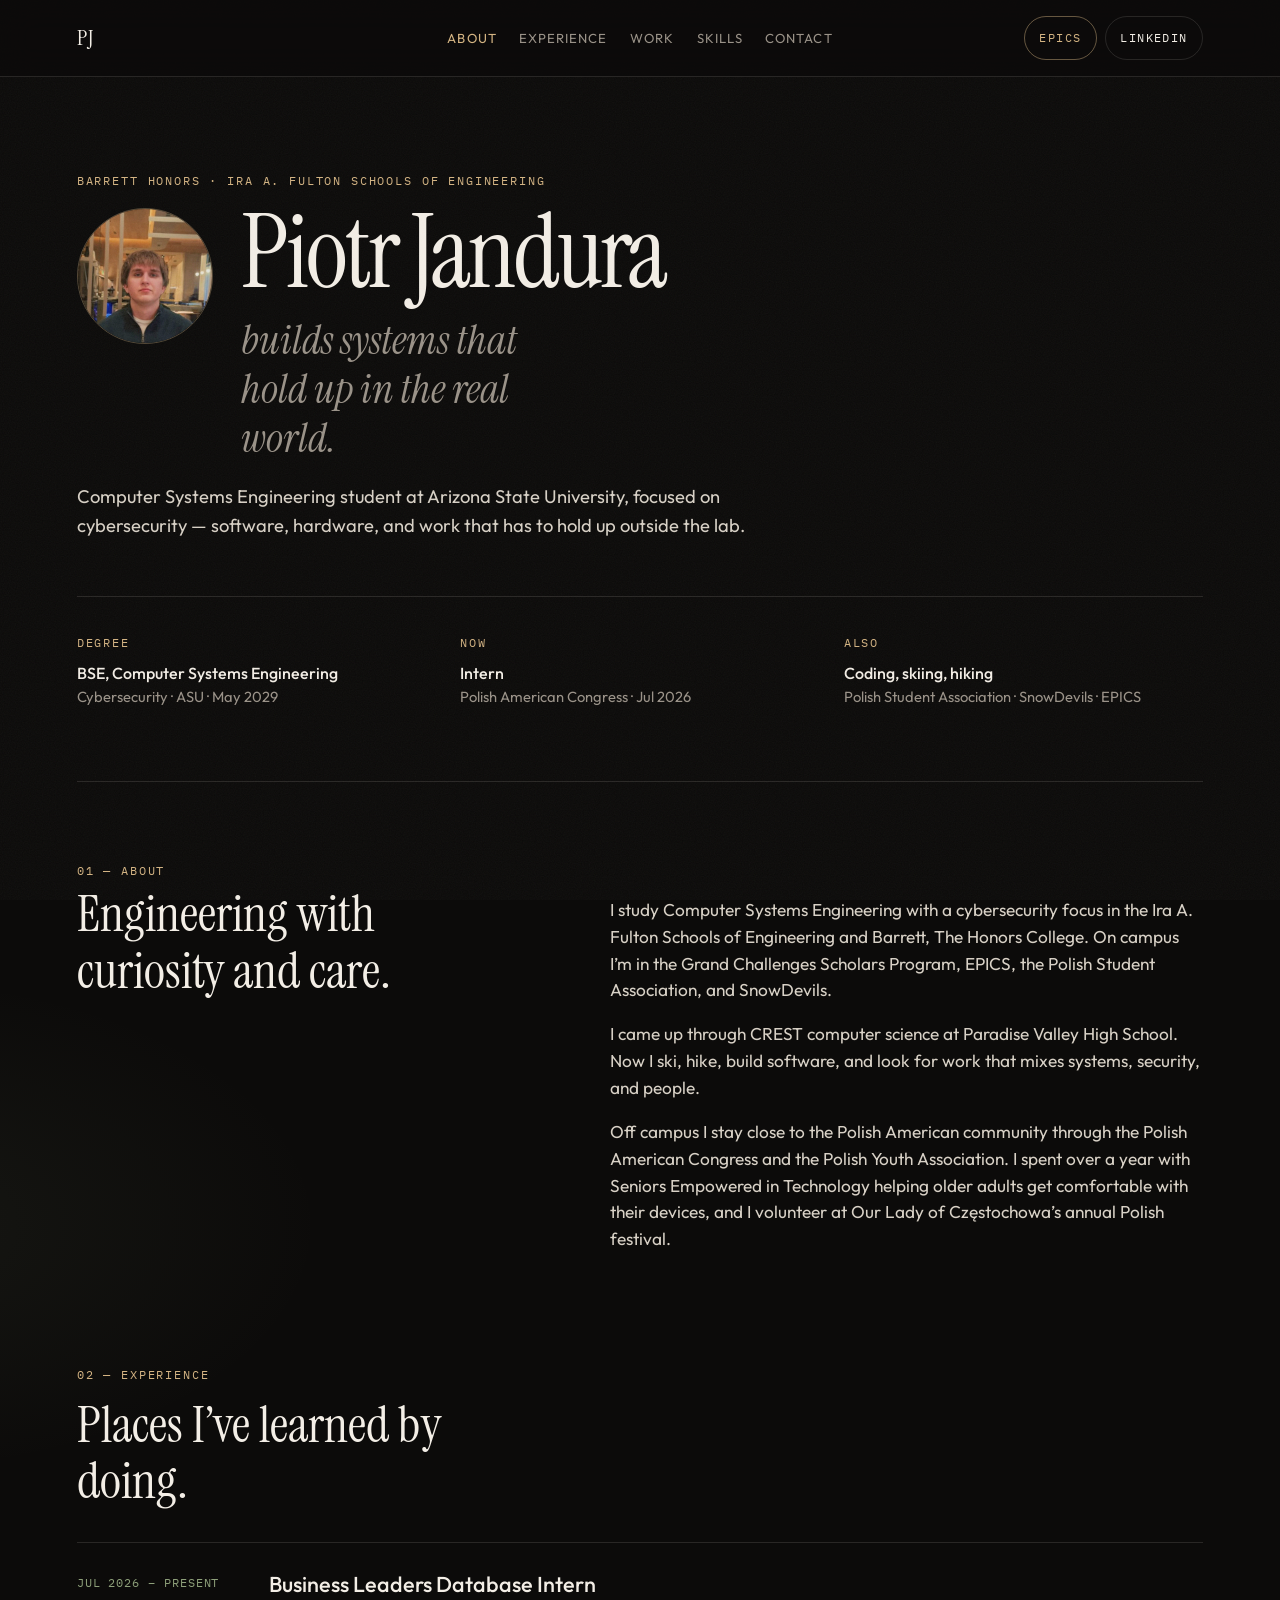
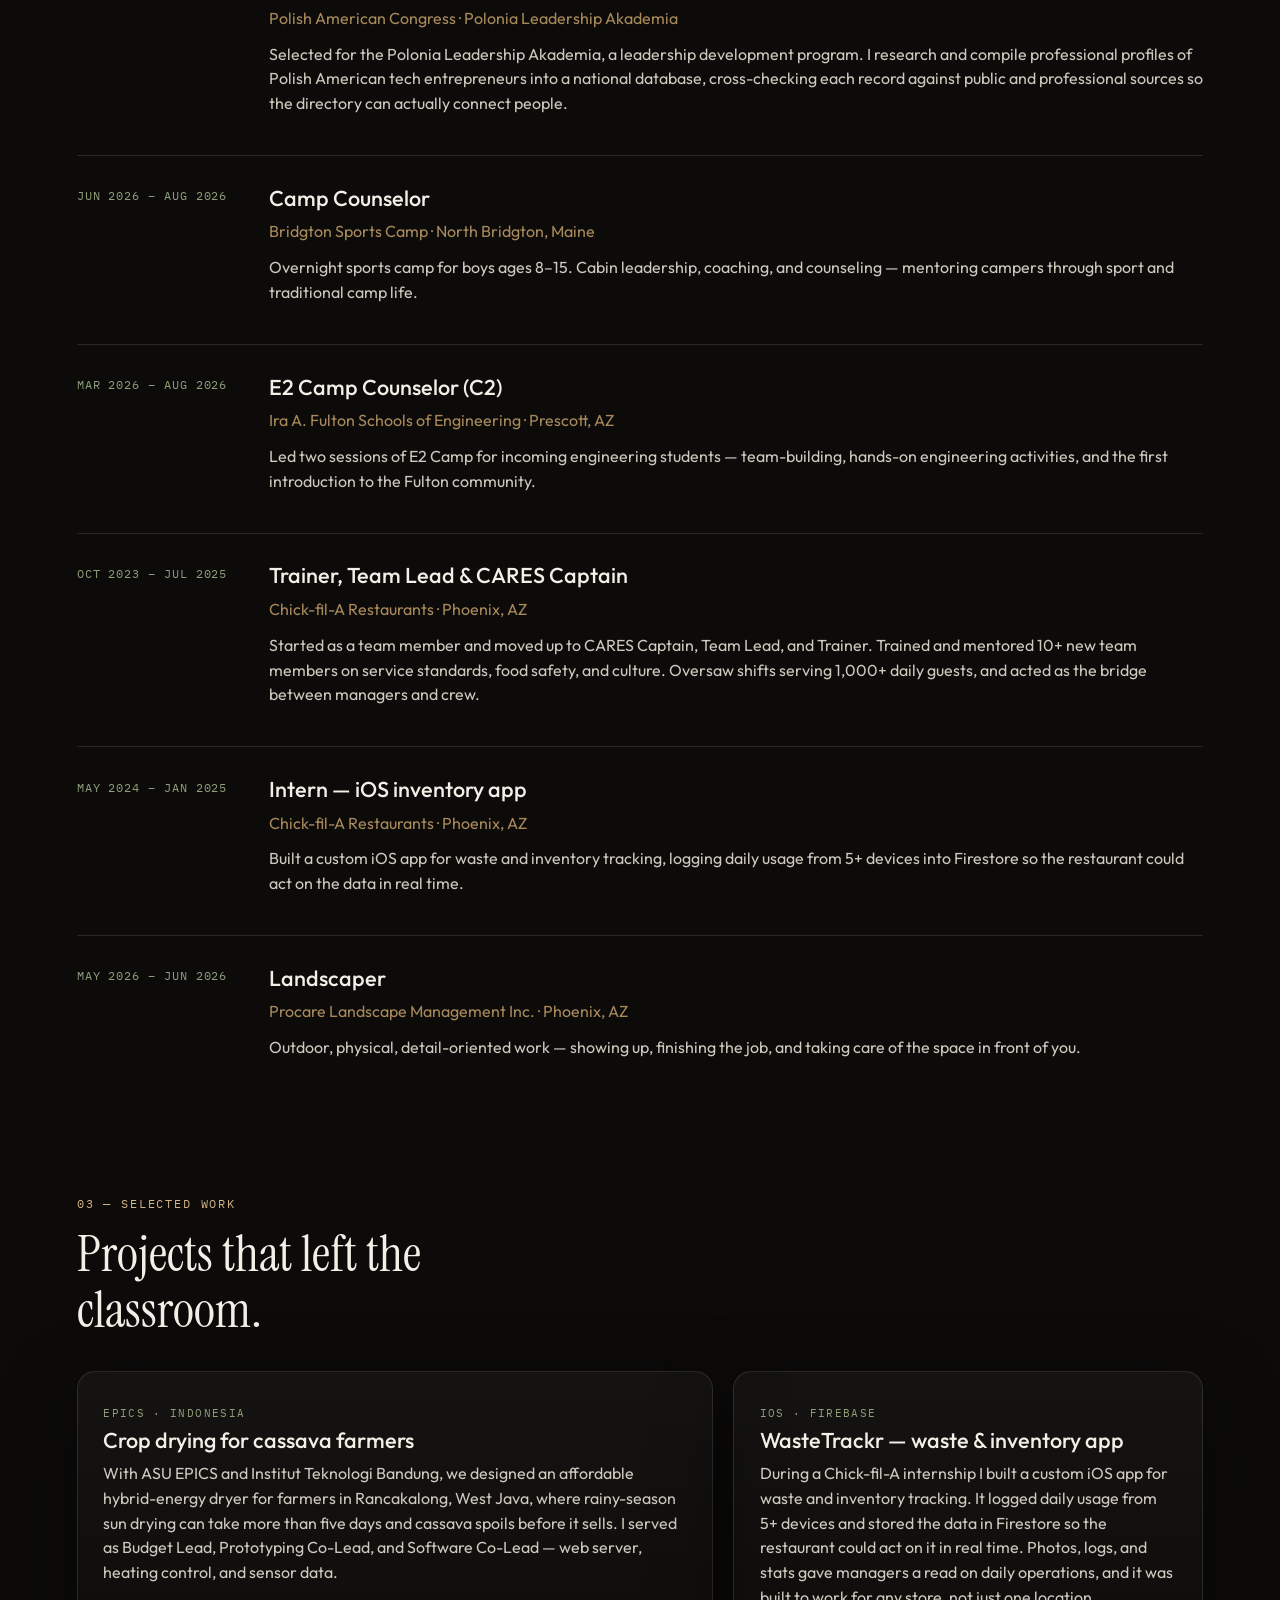
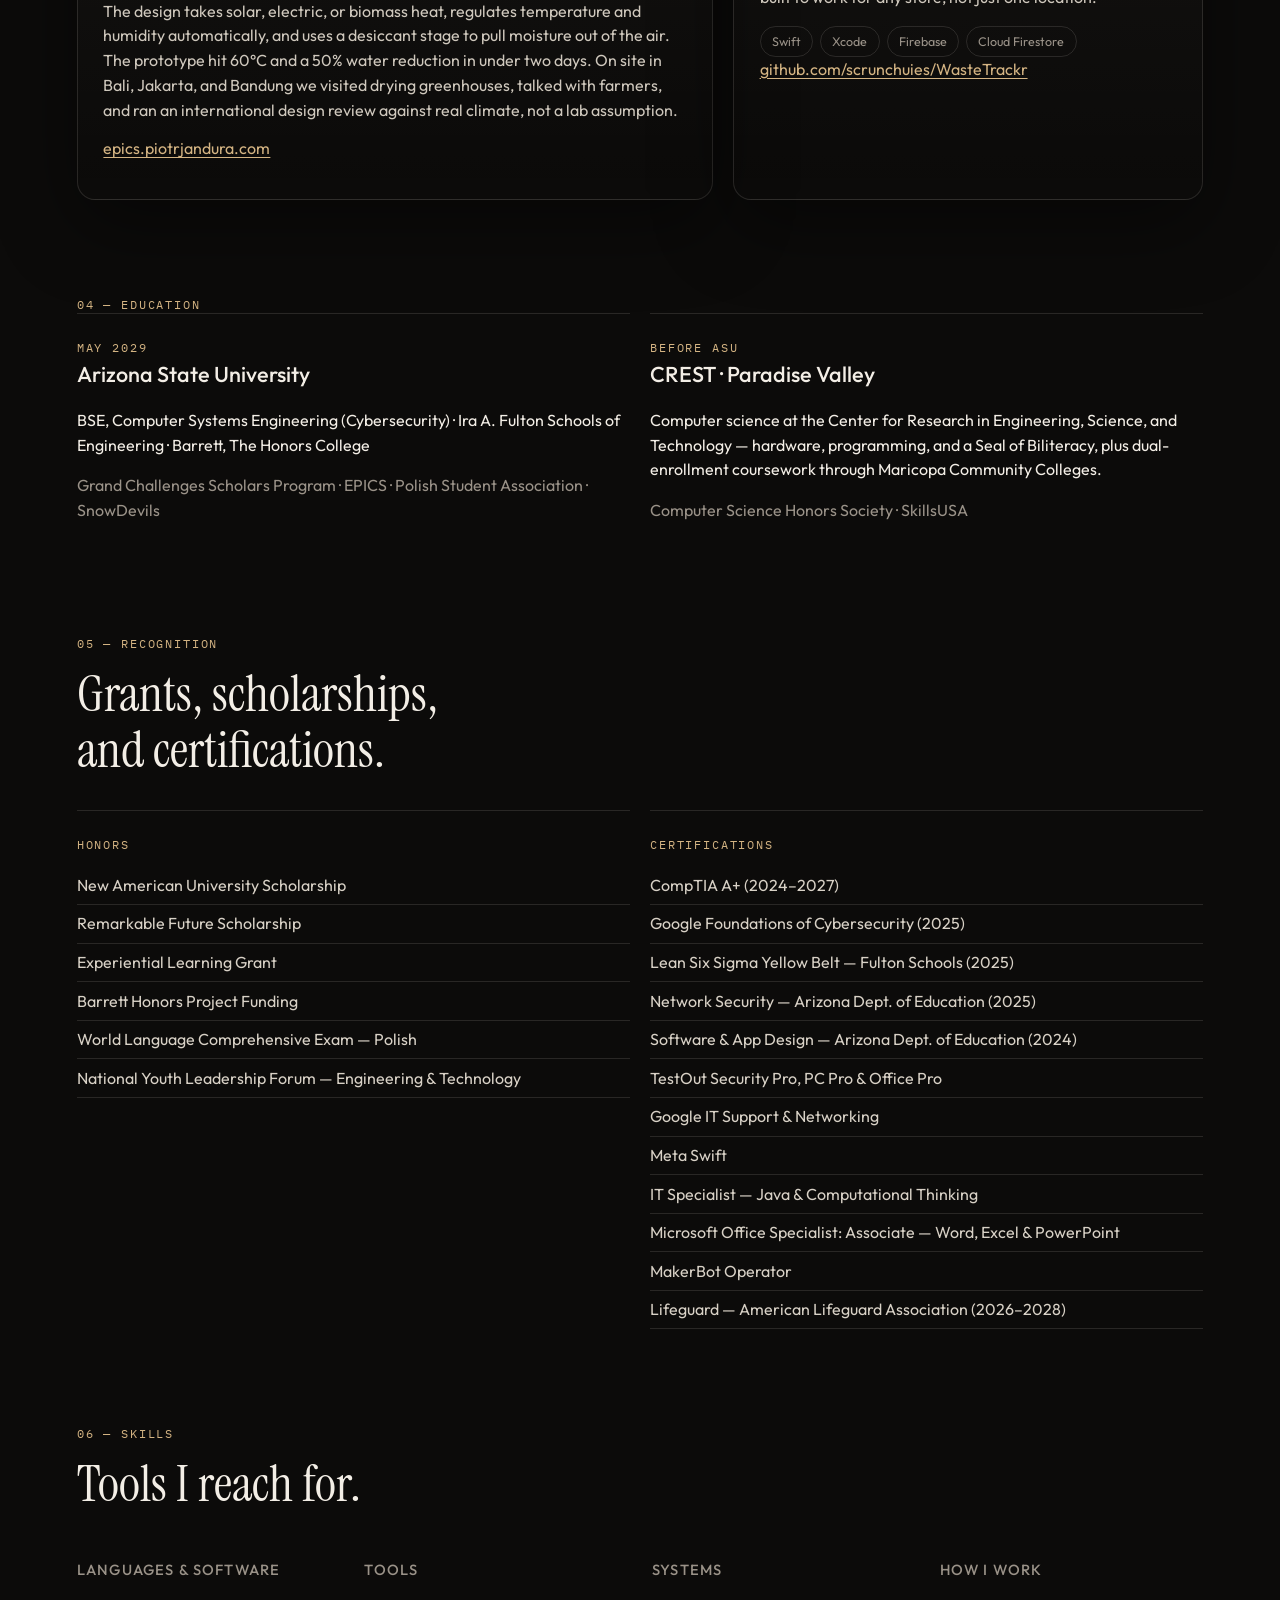
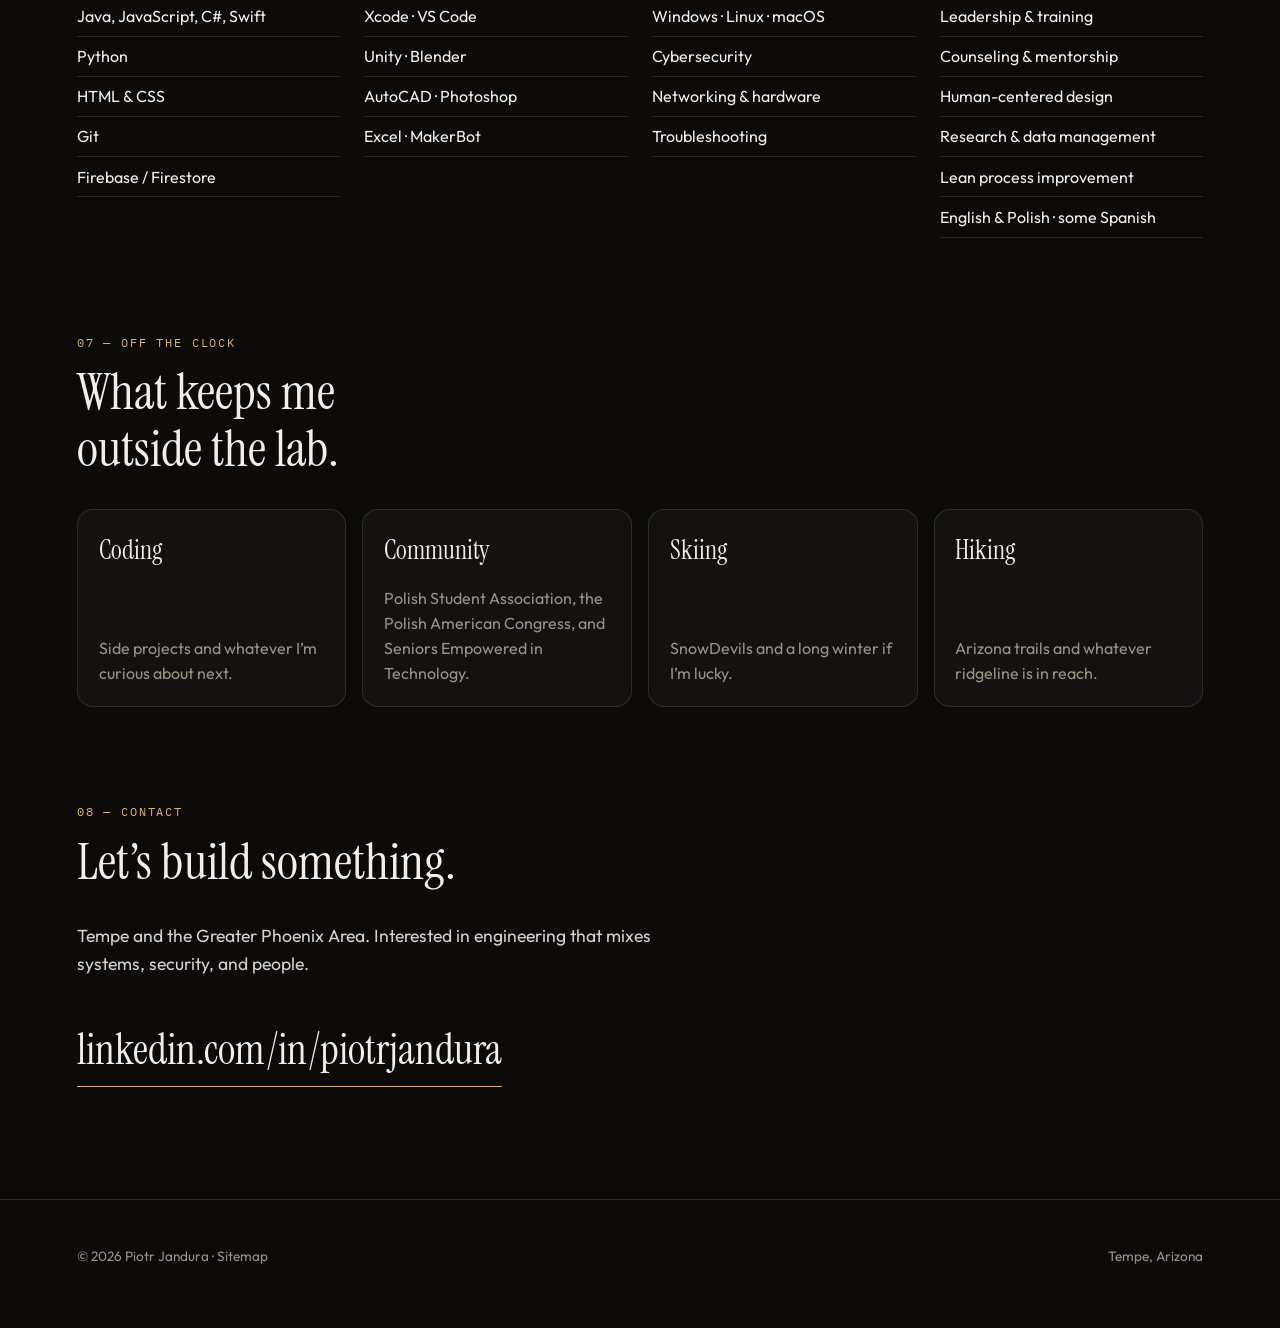
==== commit 362cf409: "Fill in experience, projects, certifications, and community detail from LinkedIn. Adds the E2 Camp c" ====
--- a/index.html
+++ b/index.html
@@ -109,6 +109,13 @@
               School. Now I ski, hike, build software, and look for work that
               mixes systems, security, and people.
             </p>
+            <p>
+              Off campus I stay close to the Polish American community through
+              the Polish American Congress and the Polish Youth Association. I
+              spent over a year with Seniors Empowered in Technology helping
+              older adults get comfortable with their devices, and I volunteer
+              at Our Lady of Częstochowa’s annual Polish festival.
+            </p>
           </div>
         </div>
       </section>
@@ -120,17 +127,22 @@
           <li>
             <div class="when">Jul 2026 – Present</div>
             <div>
-              <h3>Intern</h3>
-              <p class="org">Polish American Congress</p>
-              <p>
-                Leadership Academy Internship (Polonijna Akademia Liderów) —
-                a six-month internship and mentoring program, working on real
-                projects with young Polish Americans across the country.
-              </p>
-            </div>
-          </li>
-          <li>
-            <div class="when">Jun 2026 – Present</div>
+              <h3>Business Leaders Database Intern</h3>
+              <p class="org">
+                Polish American Congress · Polonia Leadership Akademia
+              </p>
+              <p>
+                Selected for the Polonia Leadership Akademia, a leadership
+                development program. I research and compile professional
+                profiles of Polish American tech entrepreneurs into a national
+                database, cross-checking each record against public and
+                professional sources so the directory can actually connect
+                people.
+              </p>
+            </div>
+          </li>
+          <li>
+            <div class="when">Jun 2026 – Aug 2026</div>
             <div>
               <h3>Camp Counselor</h3>
               <p class="org">Bridgton Sports Camp · North Bridgton, Maine</p>
@@ -142,14 +154,30 @@
             </div>
           </li>
           <li>
+            <div class="when">Mar 2026 – Aug 2026</div>
+            <div>
+              <h3>E2 Camp Counselor (C2)</h3>
+              <p class="org">
+                Ira A. Fulton Schools of Engineering · Prescott, AZ
+              </p>
+              <p>
+                Led two sessions of E2 Camp for incoming engineering students —
+                team-building, hands-on engineering activities, and the first
+                introduction to the Fulton community.
+              </p>
+            </div>
+          </li>
+          <li>
             <div class="when">Oct 2023 – Jul 2025</div>
             <div>
               <h3>Trainer, Team Lead &amp; CARES Captain</h3>
               <p class="org">Chick-fil-A Restaurants · Phoenix, AZ</p>
               <p>
-                Trained and mentored 10+ new team members on service standards,
-                food safety, and culture. Oversaw shifts serving 1,000+ daily
-                guests, and acted as the bridge between managers and crew.
+                Started as a team member and moved up to CARES Captain, Team
+                Lead, and Trainer. Trained and mentored 10+ new team members on
+                service standards, food safety, and culture. Oversaw shifts
+                serving 1,000+ daily guests, and acted as the bridge between
+                managers and crew.
               </p>
             </div>
           </li>
@@ -166,10 +194,12 @@
             </div>
           </li>
           <li>
-            <div class="when">Operations</div>
+            <div class="when">May 2026 – Jun 2026</div>
             <div>
               <h3>Landscaper</h3>
-              <p class="org">Procare Landscape Management Inc.</p>
+              <p class="org">
+                Procare Landscape Management Inc. · Phoenix, AZ
+              </p>
               <p>
                 Outdoor, physical, detail-oriented work — showing up, finishing
                 the job, and taking care of the space in front of you.
@@ -188,16 +218,20 @@
             <h3>Crop drying for cassava farmers</h3>
             <p>
               With ASU EPICS and Institut Teknologi Bandung, we designed an
-              affordable hybrid-energy dryer so Indonesian farmers can cut
-              cassava spoilage. I served as Budget Lead, Prototyping Co-Lead,
-              and Software Co-Lead — web server, heating control, and sensor
-              data.
-            </p>
-            <p>
-              The prototype hit 60°C and a 50% water reduction in under two
-              days. On site in Bali, Jakarta, and Bandung we visited drying
-              greenhouses, talked with farmers, and ran an international design
-              review against real climate, not a lab assumption.
+              affordable hybrid-energy dryer for farmers in Rancakalong, West
+              Java, where rainy-season sun drying can take more than five days
+              and cassava spoils before it sells. I served as Budget Lead,
+              Prototyping Co-Lead, and Software Co-Lead — web server, heating
+              control, and sensor data.
+            </p>
+            <p>
+              The design takes solar, electric, or biomass heat, regulates
+              temperature and humidity automatically, and uses a desiccant
+              stage to pull moisture out of the air. The prototype hit 60°C and
+              a 50% water reduction in under two days. On site in Bali, Jakarta,
+              and Bandung we visited drying greenhouses, talked with farmers,
+              and ran an international design review against real climate, not a
+              lab assumption.
             </p>
             <p>
               <a href="https://epics.piotrjandura.com">epics.piotrjandura.com</a>
@@ -205,12 +239,14 @@
           </article>
           <article class="card">
             <span class="tag">iOS · Firebase</span>
-            <h3>Waste &amp; inventory tracker</h3>
+            <h3>WasteTrackr — waste &amp; inventory app</h3>
             <p>
               During a Chick-fil-A internship I built a custom iOS app for
               waste and inventory tracking. It logged daily usage from 5+
               devices and stored the data in Firestore so the restaurant could
-              act on it in real time.
+              act on it in real time. Photos, logs, and stats gave managers a
+              read on daily operations, and it was built to work for any store,
+              not just one location.
             </p>
             <ul class="pills">
               <li>Swift</li>
@@ -218,6 +254,14 @@
               <li>Firebase</li>
               <li>Cloud Firestore</li>
             </ul>
+            <p>
+              <a
+                href="https://github.com/scrunchuies/WasteTrackr"
+                target="_blank"
+                rel="noopener noreferrer"
+                >github.com/scrunchuies/WasteTrackr</a
+              >
+            </p>
           </article>
         </div>
       </section>
@@ -243,7 +287,11 @@
             <p>
               Computer science at the Center for Research in Engineering,
               Science, and Technology — hardware, programming, and a Seal of
-              Biliteracy.
+              Biliteracy, plus dual-enrollment coursework through Maricopa
+              Community Colleges.
+            </p>
+            <p class="muted">
+              Computer Science Honors Society · SkillsUSA
             </p>
           </article>
         </div>
@@ -261,19 +309,29 @@
               <li>Experiential Learning Grant</li>
               <li>Barrett Honors Project Funding</li>
               <li>World Language Comprehensive Exam — Polish</li>
+              <li>
+                National Youth Leadership Forum — Engineering &amp; Technology
+              </li>
             </ul>
           </article>
           <article>
             <span class="label">Certifications</span>
             <ul class="plain">
               <li>CompTIA A+ (2024–2027)</li>
-              <li>TestOut Security Pro &amp; PC Pro</li>
+              <li>Google Foundations of Cybersecurity (2025)</li>
+              <li>Lean Six Sigma Yellow Belt — Fulton Schools (2025)</li>
+              <li>Network Security — Arizona Dept. of Education (2025)</li>
+              <li>Software &amp; App Design — Arizona Dept. of Education (2024)</li>
+              <li>TestOut Security Pro, PC Pro &amp; Office Pro</li>
               <li>Google IT Support &amp; Networking</li>
               <li>Meta Swift</li>
               <li>IT Specialist — Java &amp; Computational Thinking</li>
-              <li>Lean Six Sigma Yellow Belt</li>
-              <li>Microsoft Office Specialist: Associate</li>
+              <li>
+                Microsoft Office Specialist: Associate — Word, Excel &amp;
+                PowerPoint
+              </li>
               <li>MakerBot Operator</li>
+              <li>Lifeguard — American Lifeguard Association (2026–2028)</li>
             </ul>
           </article>
         </div>
@@ -287,6 +345,7 @@
             <h3>Languages &amp; software</h3>
             <ul>
               <li>Java, JavaScript, C#, Swift</li>
+              <li>Python</li>
               <li>HTML &amp; CSS</li>
               <li>Git</li>
               <li>Firebase / Firestore</li>
@@ -298,7 +357,7 @@
               <li>Xcode · VS Code</li>
               <li>Unity · Blender</li>
               <li>AutoCAD · Photoshop</li>
-              <li>MakerBot</li>
+              <li>Excel · MakerBot</li>
             </ul>
           </div>
           <div>
@@ -316,7 +375,9 @@
               <li>Leadership &amp; training</li>
               <li>Counseling &amp; mentorship</li>
               <li>Human-centered design</li>
-              <li>English &amp; Polish</li>
+              <li>Research &amp; data management</li>
+              <li>Lean process improvement</li>
+              <li>English &amp; Polish · some Spanish</li>
             </ul>
           </div>
         </div>
@@ -332,7 +393,10 @@
           </li>
           <li>
             <strong>Community</strong>
-            <span>Polish Student Association and Seniors Empowered in Technology.</span>
+            <span>
+              Polish Student Association, the Polish American Congress, and
+              Seniors Empowered in Technology.
+            </span>
           </li>
           <li>
             <strong>Skiing</strong>
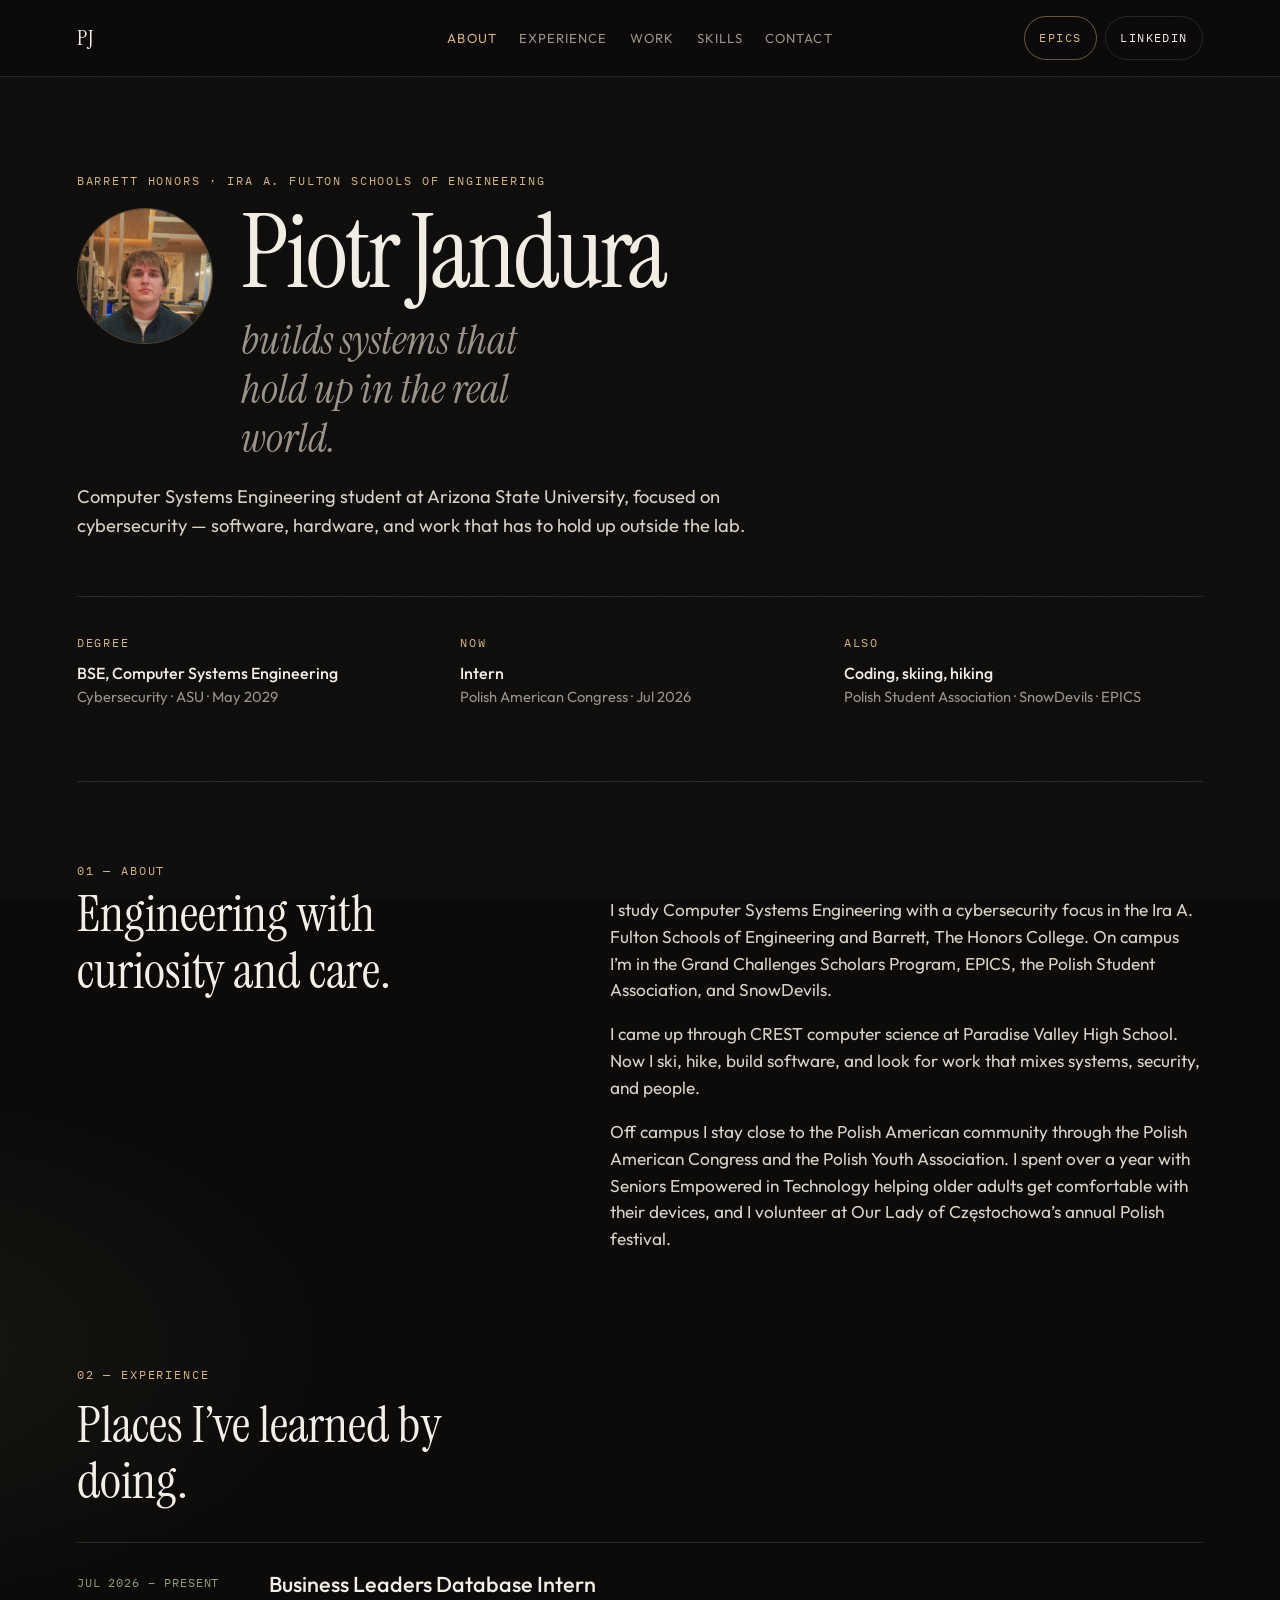
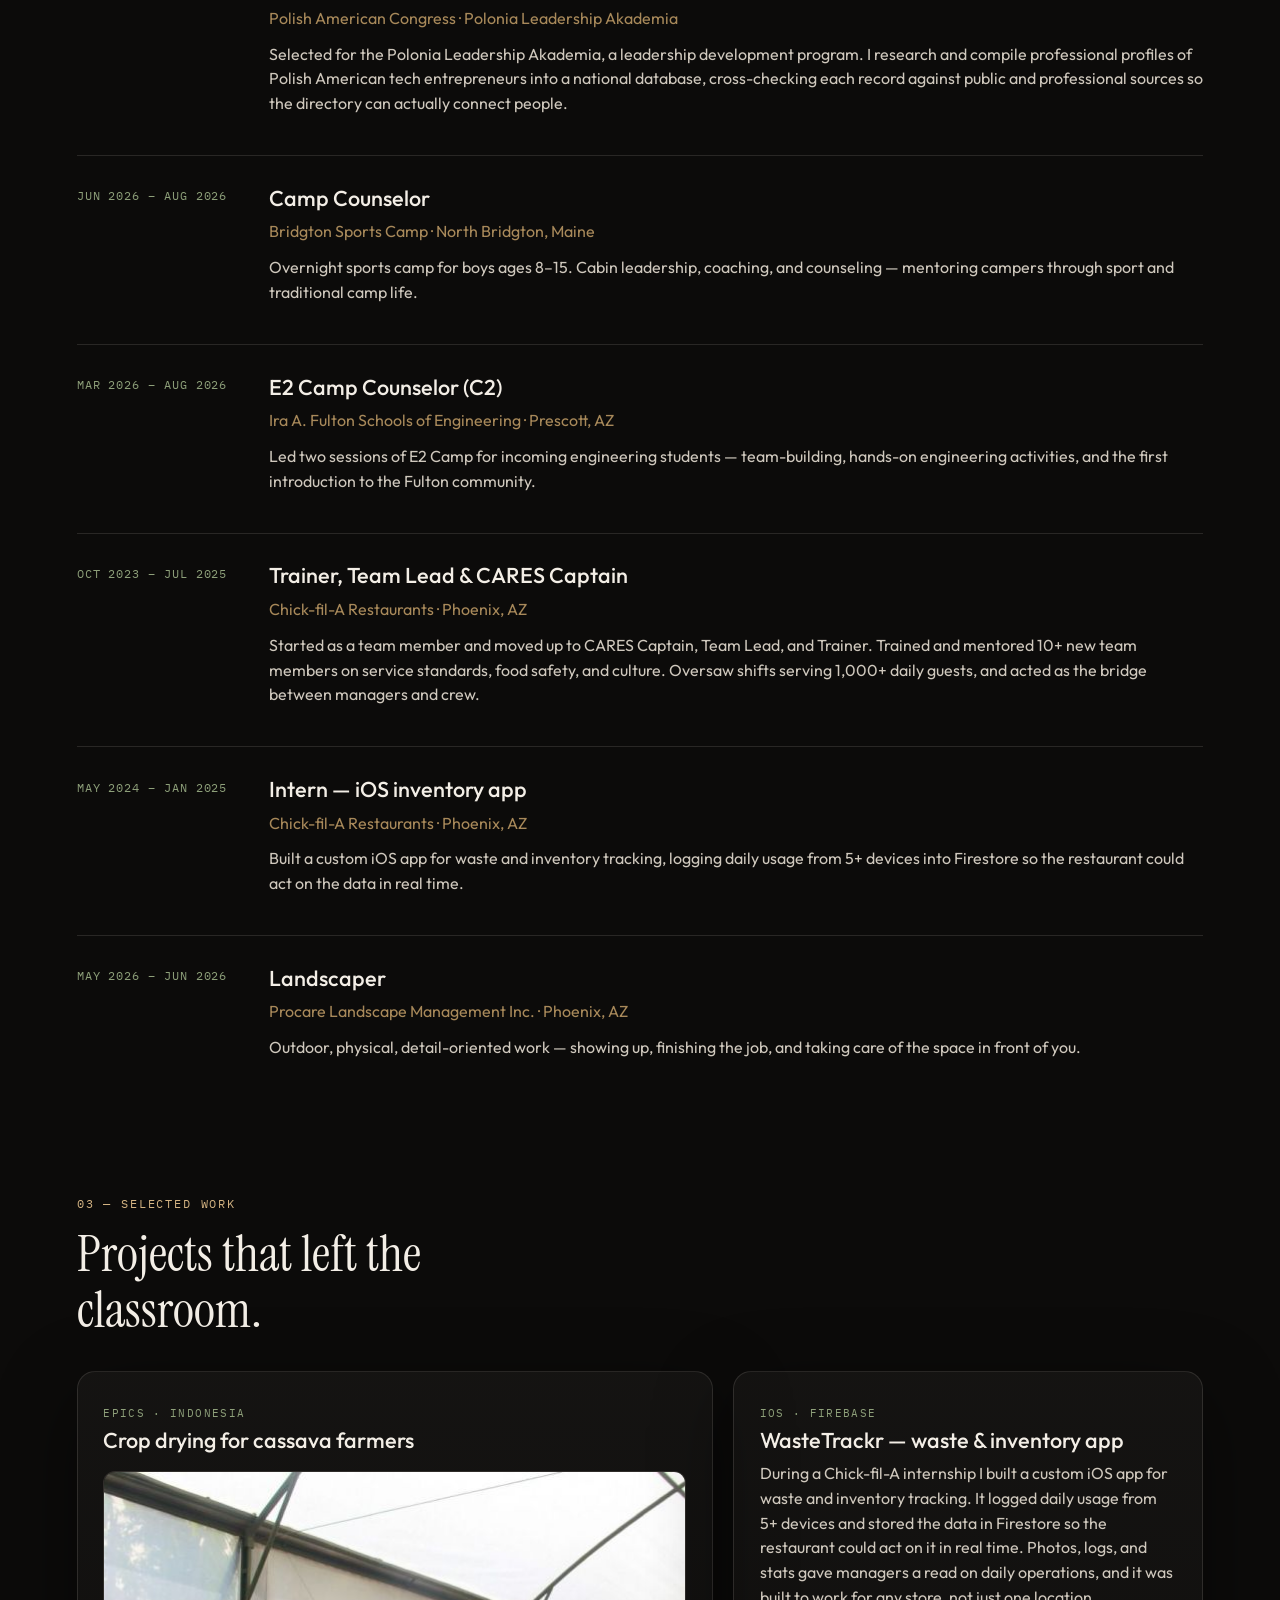
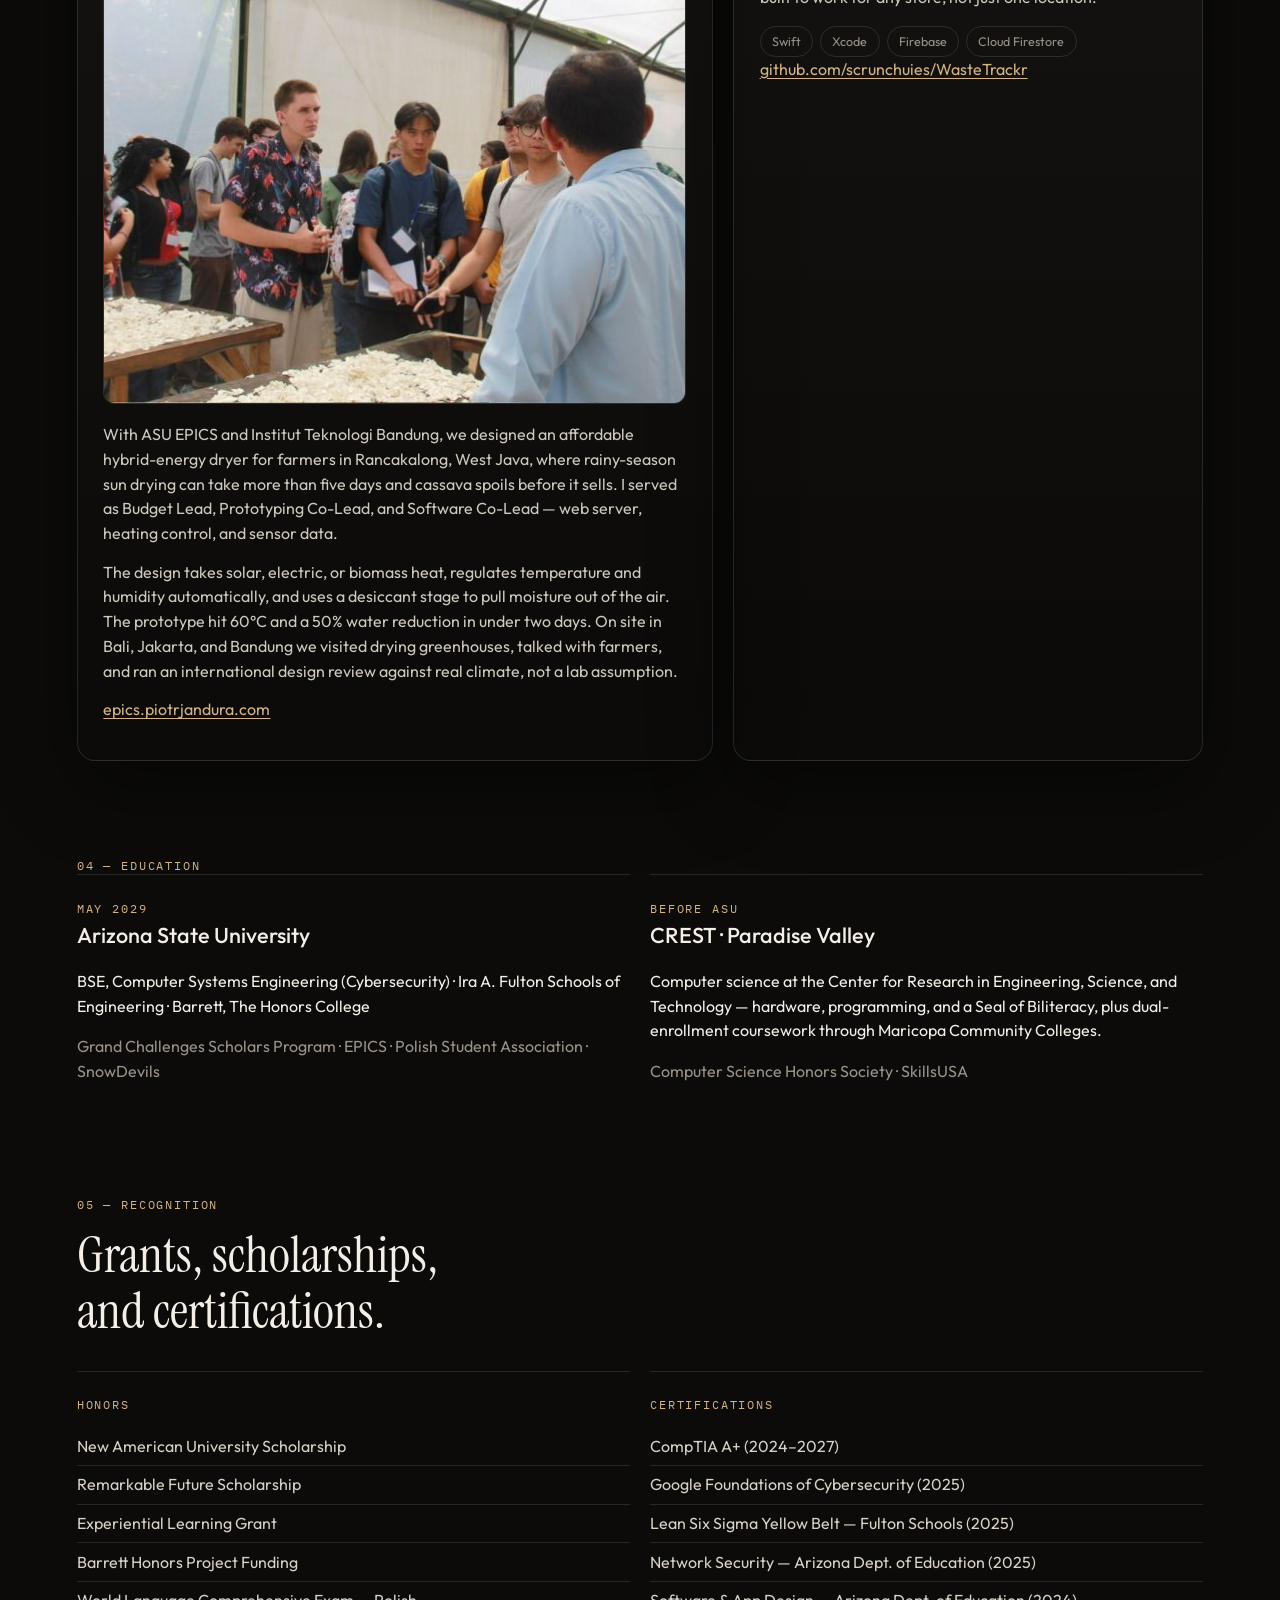
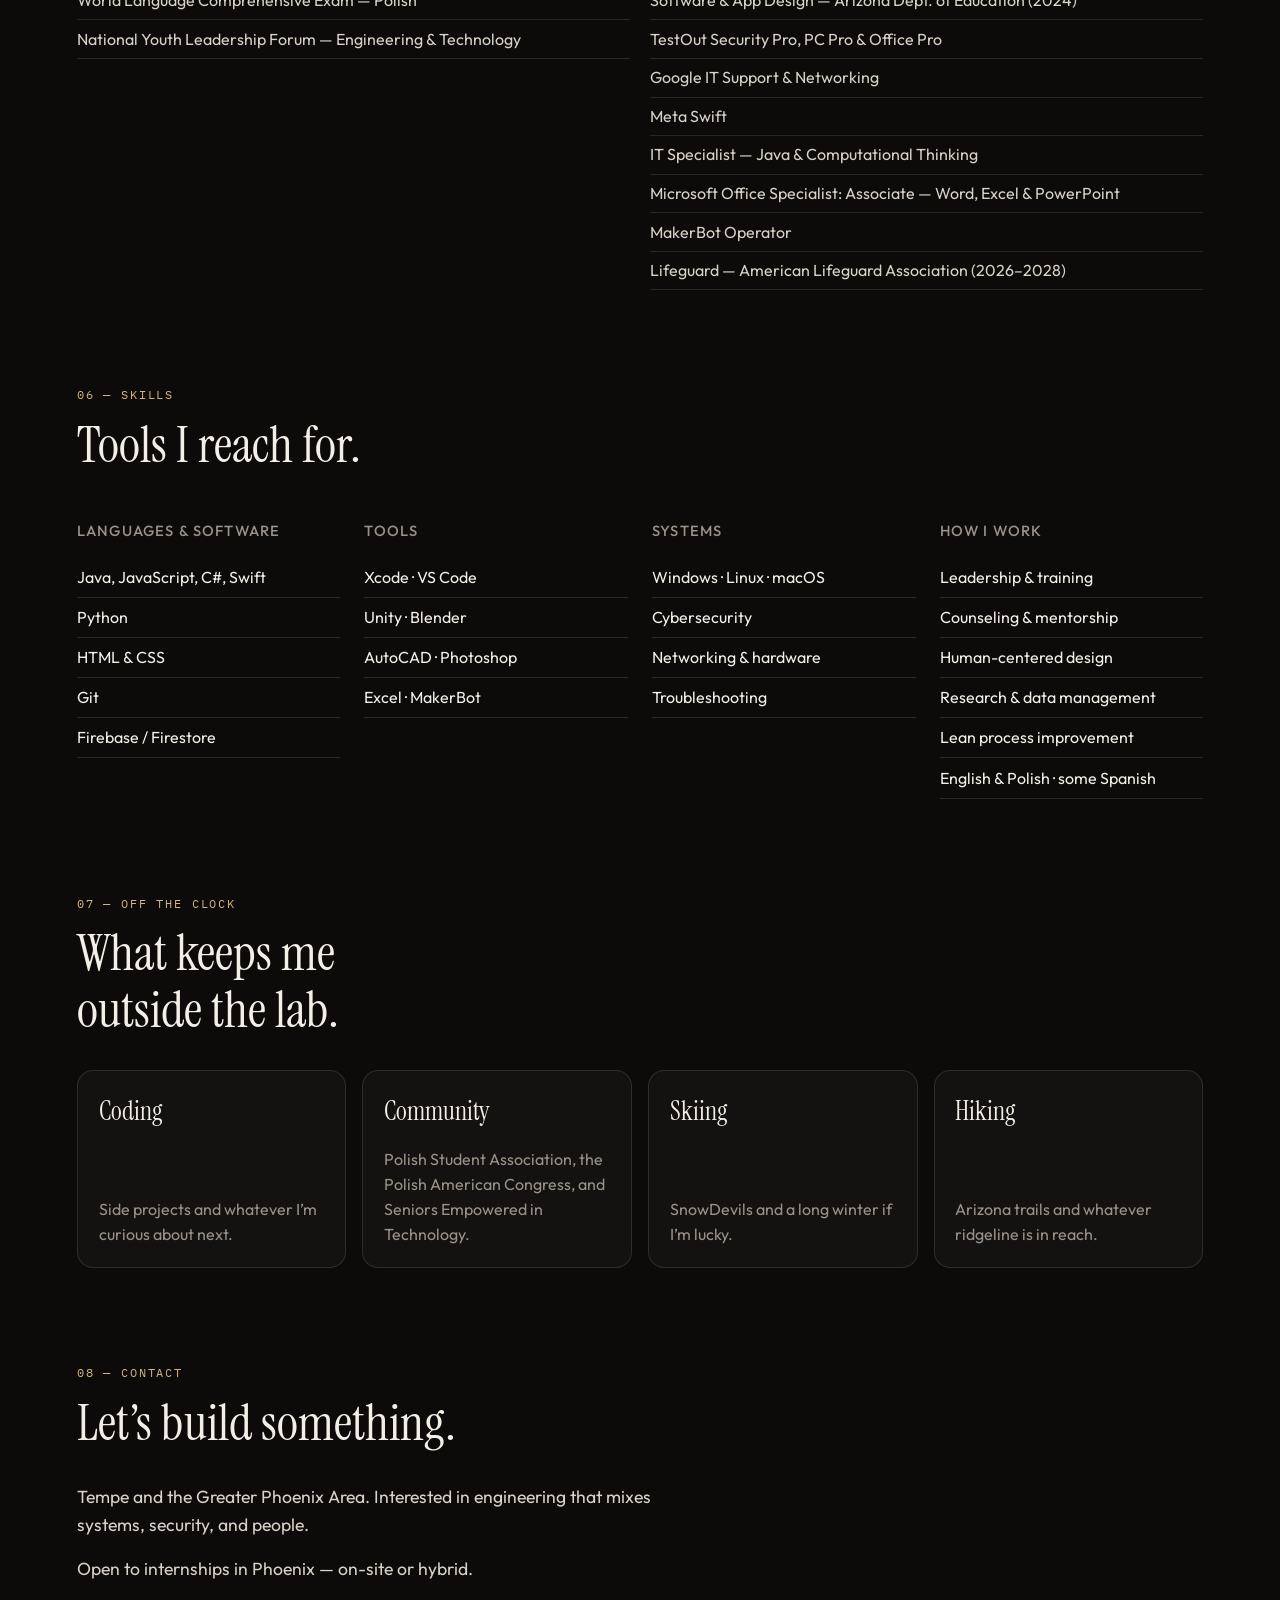
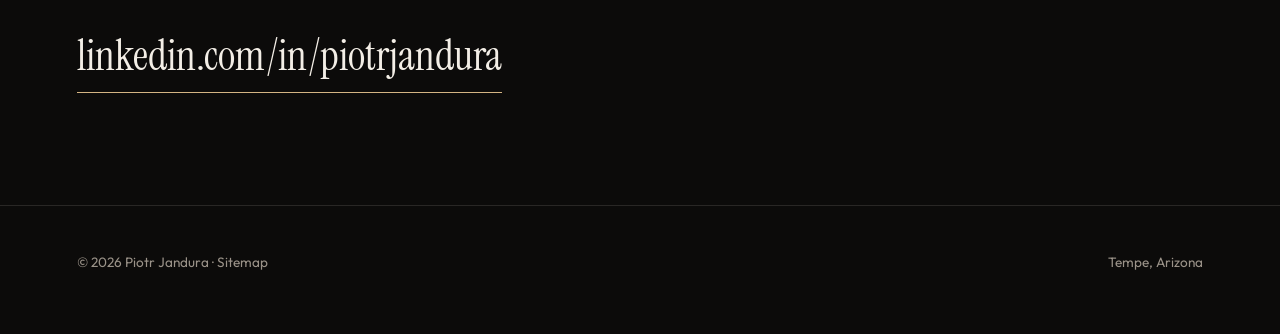
==== commit 0537bde6: "Add the Indonesia drying-greenhouse photo and a contact availability line. Replaces the work page pl" ====
--- a/index.html
+++ b/index.html
@@ -216,6 +216,14 @@
           <article class="card">
             <span class="tag">EPICS · Indonesia</span>
             <h3>Crop drying for cassava farmers</h3>
+            <img
+              class="card-photo"
+              src="/images/epics-drying-greenhouse.jpg"
+              alt="Students and farmers looking over cassava spread on drying tables inside a greenhouse in Indonesia"
+              width="800"
+              height="533"
+              loading="lazy"
+            />
             <p>
               With ASU EPICS and Institut Teknologi Bandung, we designed an
               affordable hybrid-energy dryer for farmers in Rancakalong, West
@@ -416,6 +424,9 @@
           Tempe and the Greater Phoenix Area. Interested in engineering that
           mixes systems, security, and people.
         </p>
+        <p>
+          Open to internships in Phoenix — on-site or hybrid.
+        </p>
         <a
           class="big-link"
           href="https://www.linkedin.com/in/piotrjandura"
